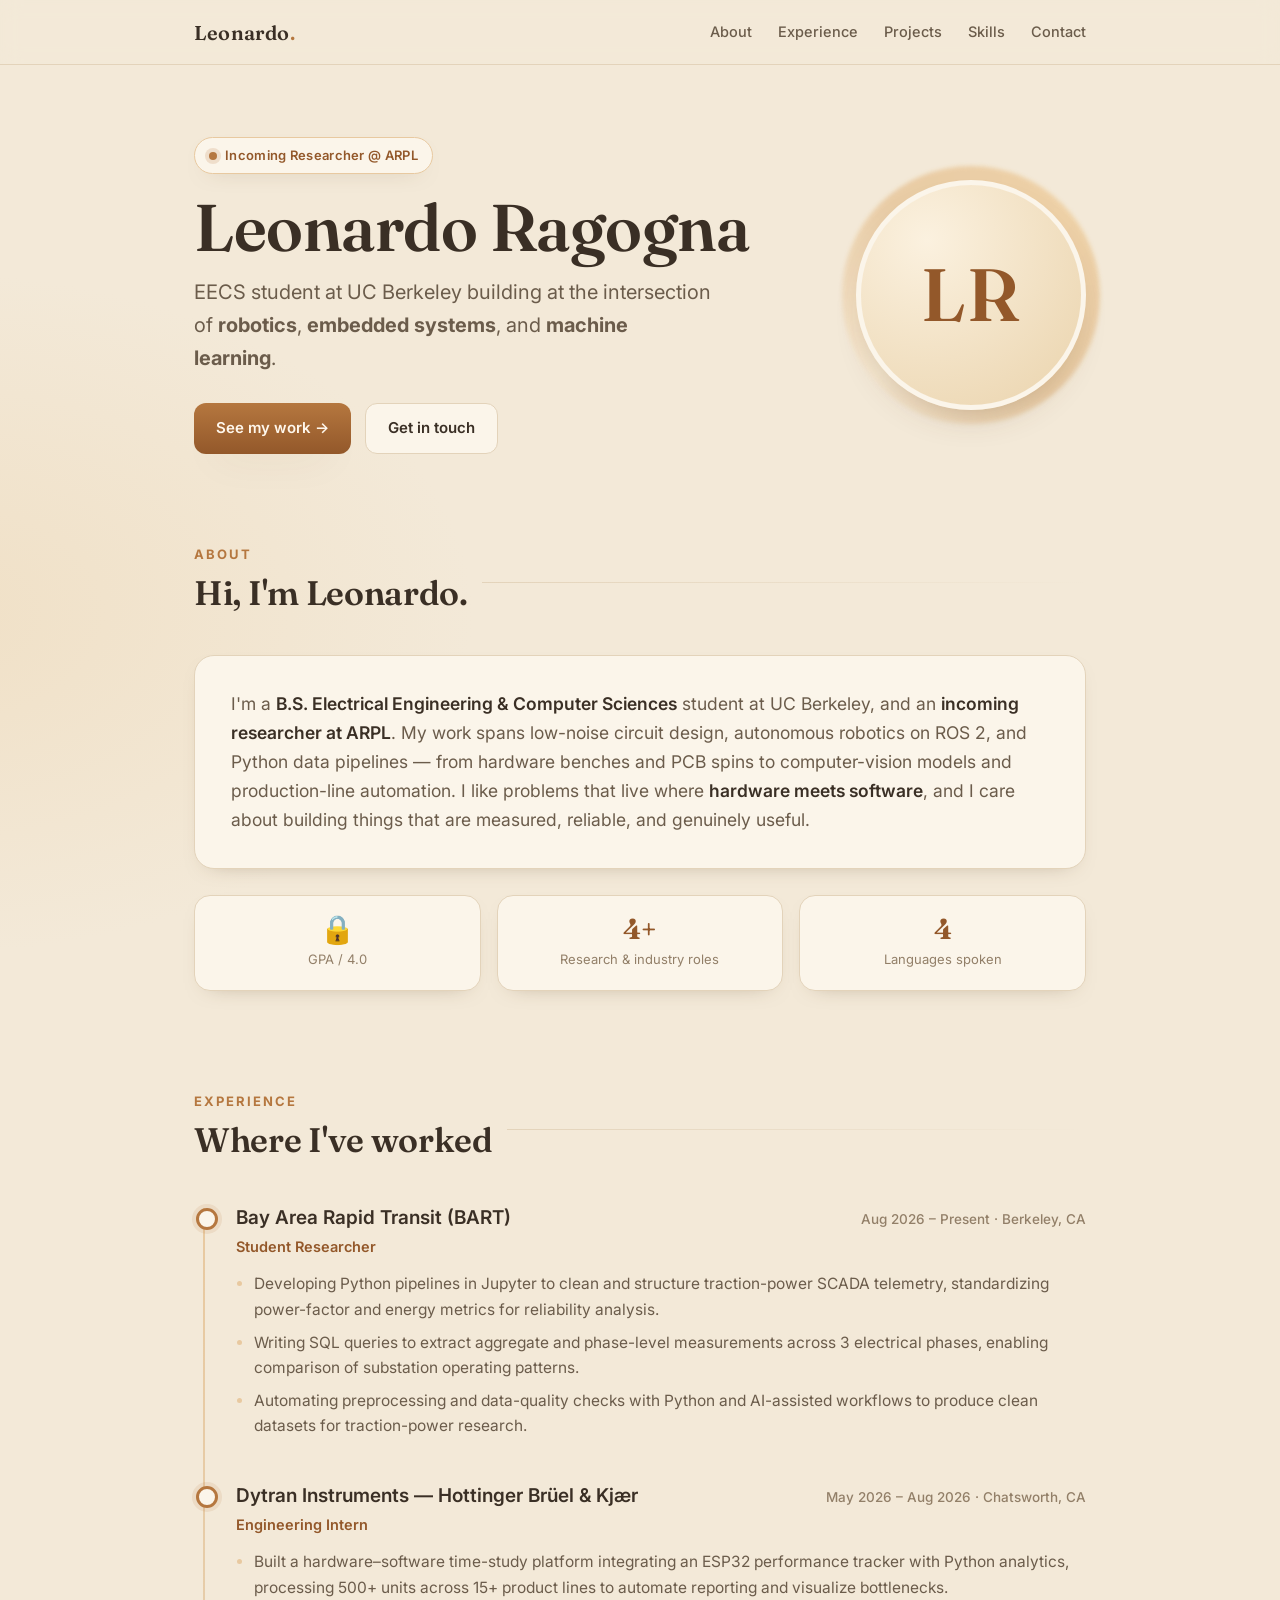
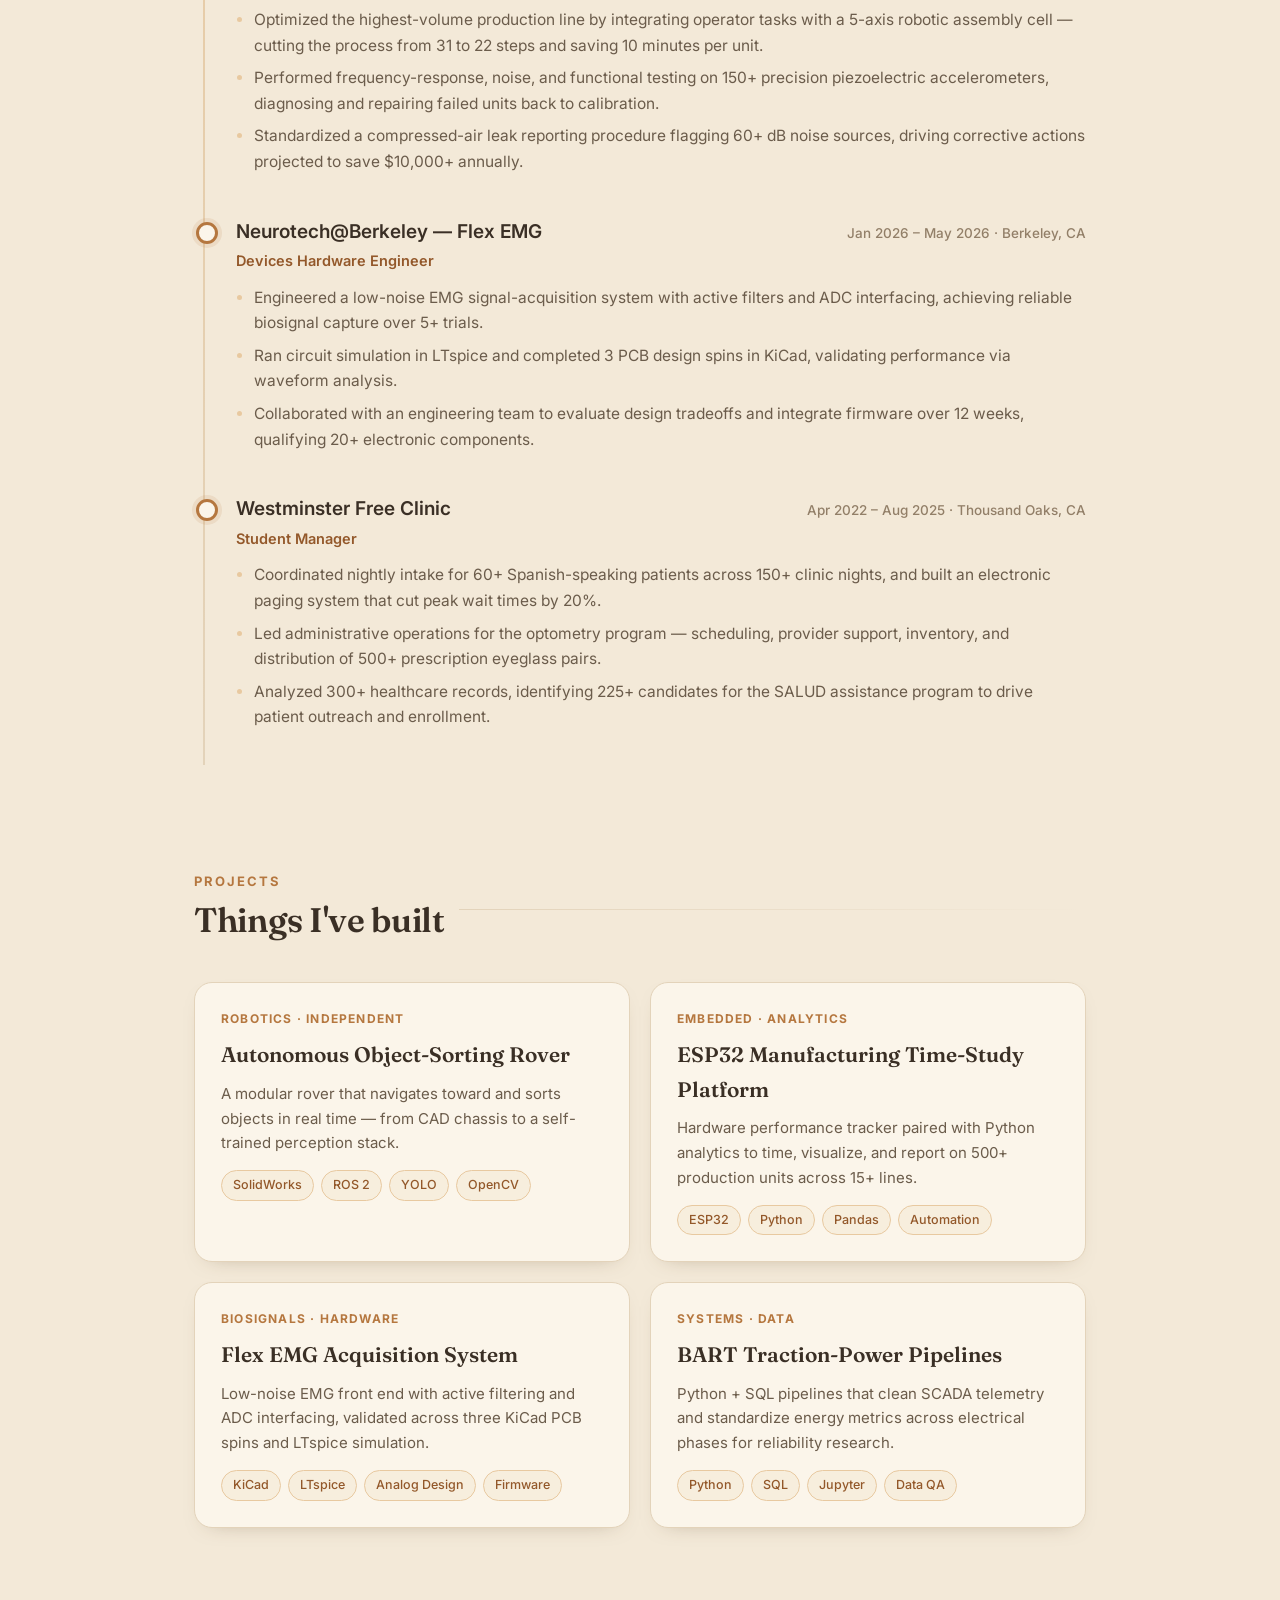
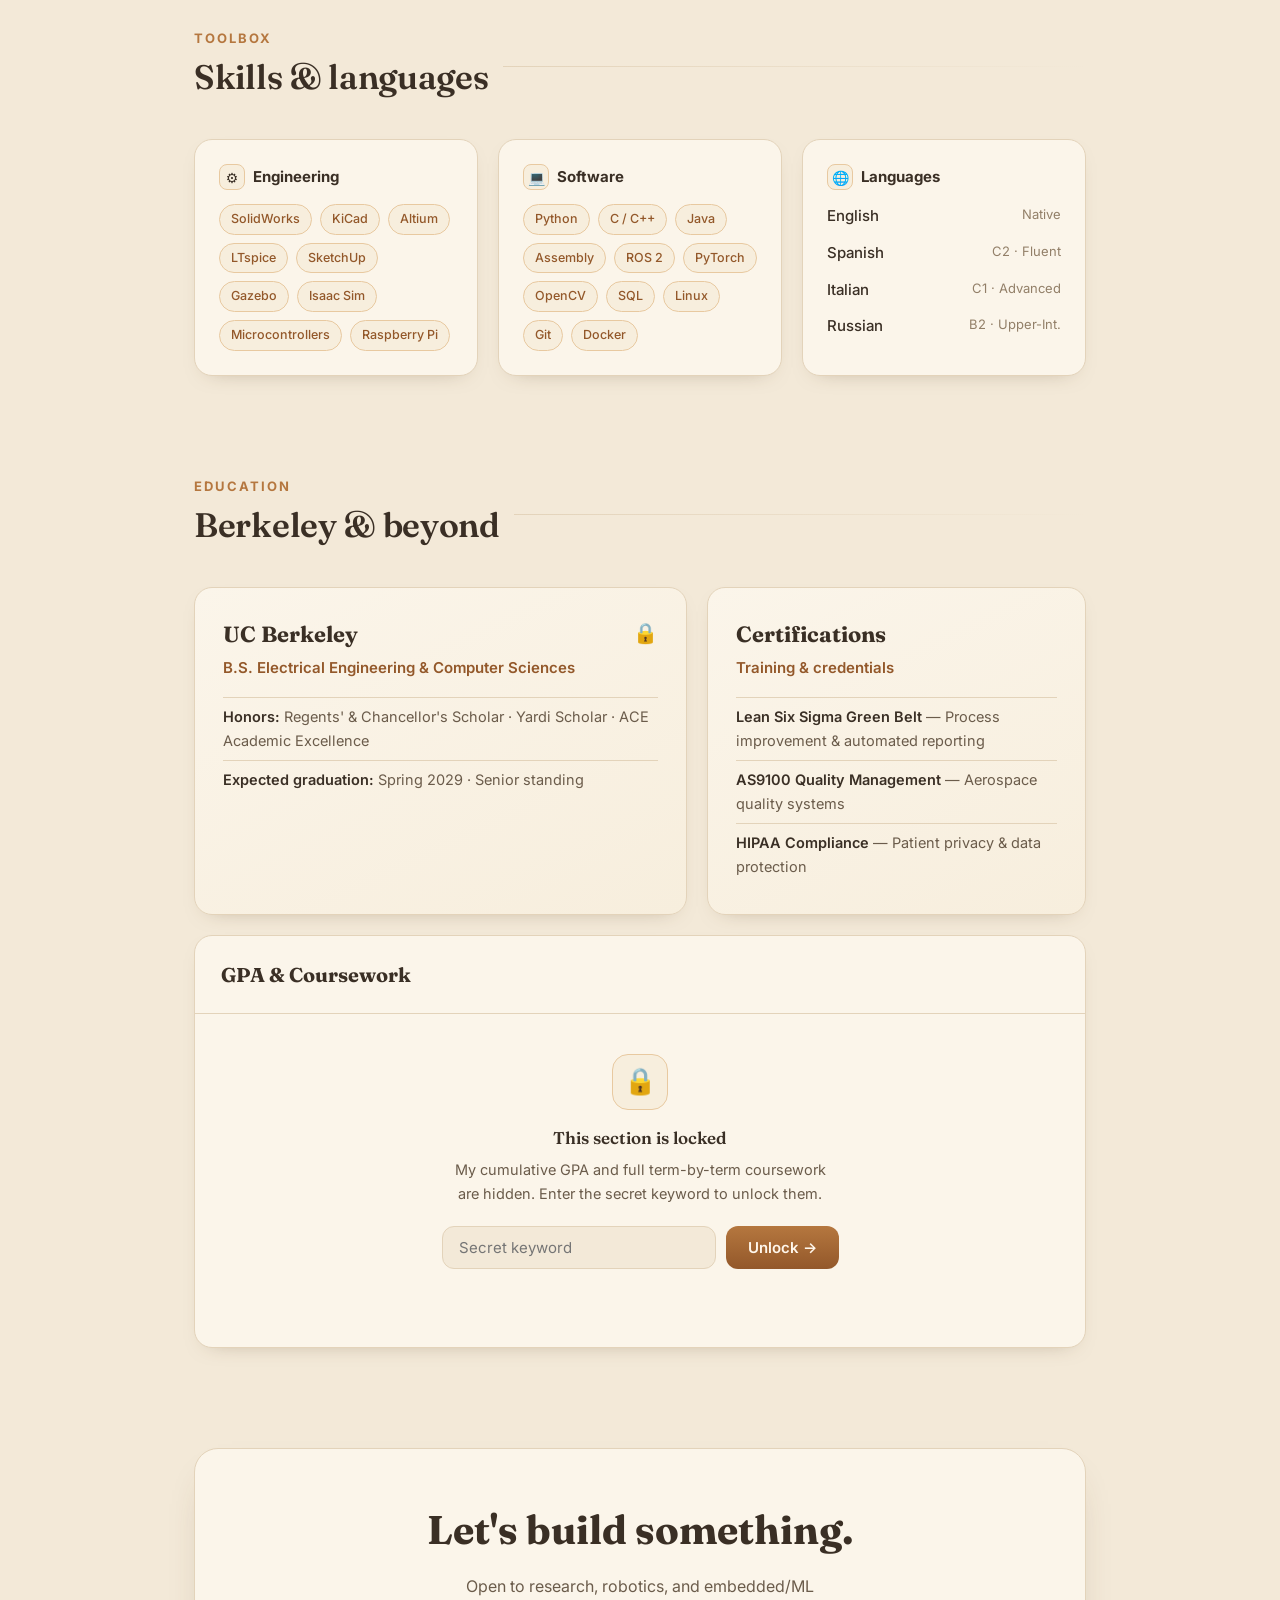
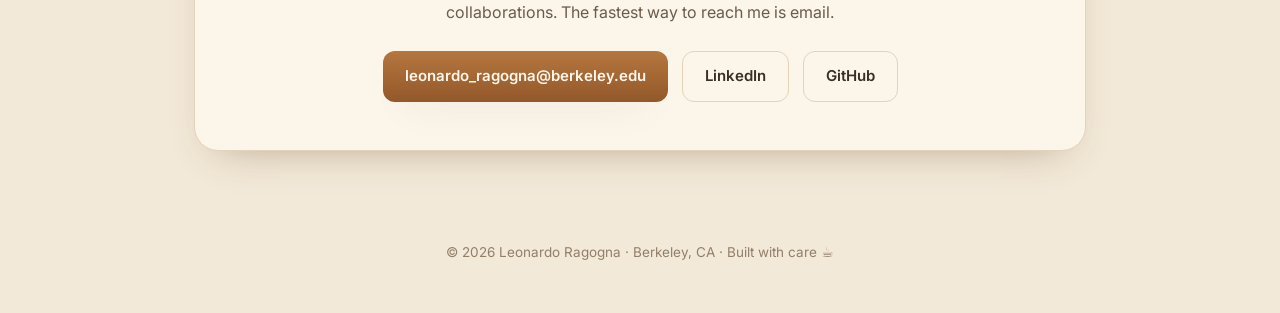
==== index.html @ 9b85d516 "Split inline CSS/JS into separate files Extract the inline <style> block into css/styles.css and the" ====
<!DOCTYPE html>
<html lang="en">
<head>
  <meta charset="UTF-8" />
  <meta name="viewport" content="width=device-width, initial-scale=1" />
  <title>Leonardo Ragogna</title>
  <meta name="description" content="Leonardo Ragogna — UC Berkeley EECS. Robotics, embedded systems, and machine learning. Incoming researcher at ARPL." />
  <link rel="preconnect" href="https://fonts.googleapis.com" />
  <link rel="preconnect" href="https://fonts.gstatic.com" crossorigin />
  <link href="https://fonts.googleapis.com/css2?family=Fraunces:opsz,wght@9..144,400;9..144,500;9..144,600;9..144,700&family=Inter:wght@400;500;600;700&display=swap" rel="stylesheet" />
  <link rel="stylesheet" href="css/styles.css" />
</head>
<body>

  <nav>
    <div class="wrap">
      <div class="brand">Leonardo<span>.</span></div>
      <div class="nav-links">
        <a href="#about">About</a>
        <a href="#experience">Experience</a>
        <a href="#projects">Projects</a>
        <a href="#skills">Skills</a>
        <a href="#contact">Contact</a>
      </div>
    </div>
  </nav>

  <header>
    <div class="wrap hero">
      <div class="hero-text">
        <div class="badge"><span class="dot"></span> Incoming Researcher @ ARPL</div>
        <h1>Leonardo Ragogna</h1>
        <p class="tagline">
          EECS student at UC&nbsp;Berkeley building at the intersection of
          <strong>robotics</strong>, <strong>embedded systems</strong>, and <strong>machine learning</strong>.
        </p>
        <div class="hero-cta">
          <a class="btn btn-primary" href="#projects">See my work →</a>
          <a class="btn btn-ghost" href="mailto:leonardo_ragogna@berkeley.edu">Get in touch</a>
        </div>
      </div>
      <div class="portrait">
        <img src="assets/leonardo.jpg" alt="Leonardo Ragogna"
             onerror="this.style.display='none';this.nextElementSibling.style.display='flex';" />
        <div class="fallback" style="display:none;">LR</div>
      </div>
    </div>
  </header>

  <main class="wrap">

    <!-- ABOUT -->
    <section id="about">
      <div class="section-head">
        <div>
          <div class="kicker">About</div>
          <h2>Hi, I'm Leonardo.</h2>
        </div>
        <div class="rule"></div>
      </div>
      <div class="about">
        I'm a <strong>B.S. Electrical Engineering &amp; Computer Sciences</strong> student at
        UC&nbsp;Berkeley, and an <strong>incoming researcher at ARPL</strong>. My work spans
        low-noise circuit design, autonomous robotics on ROS&nbsp;2, and Python data pipelines — from
        hardware benches and PCB spins to computer-vision models and production-line automation. I like
        problems that live where <strong>hardware meets software</strong>, and I care about building things
        that are measured, reliable, and genuinely useful.
      </div>
      <div class="facts facts-3">
        <div class="fact">
          <b class="locked-gpa" data-value="3.81">🔒</b>
          <span>GPA / 4.0</span>
        </div>
        <div class="fact"><b>4+</b><span>Research &amp; industry roles</span></div>
        <div class="fact"><b>4</b><span>Languages spoken</span></div>
      </div>
    </section>

    <!-- EXPERIENCE -->
    <section id="experience">
      <div class="section-head">
        <div>
          <div class="kicker">Experience</div>
          <h2>Where I've worked</h2>
        </div>
        <div class="rule"></div>
      </div>
      <div class="timeline">

        <div class="job">
          <div class="job-top">
            <h3>Bay Area Rapid Transit (BART)</h3>
            <div class="when">Aug 2026 – Present · Berkeley, CA</div>
          </div>
          <div class="role">Student Researcher</div>
          <ul>
            <li>Developing Python pipelines in Jupyter to clean and structure traction-power SCADA telemetry, standardizing power-factor and energy metrics for reliability analysis.</li>
            <li>Writing SQL queries to extract aggregate and phase-level measurements across 3 electrical phases, enabling comparison of substation operating patterns.</li>
            <li>Automating preprocessing and data-quality checks with Python and AI-assisted workflows to produce clean datasets for traction-power research.</li>
          </ul>
        </div>

        <div class="job">
          <div class="job-top">
            <h3>Dytran Instruments — Hottinger Brüel &amp; Kjær</h3>
            <div class="when">May 2026 – Aug 2026 · Chatsworth, CA</div>
          </div>
          <div class="role">Engineering Intern</div>
          <ul>
            <li>Built a hardware–software time-study platform integrating an ESP32 performance tracker with Python analytics, processing 500+ units across 15+ product lines to automate reporting and visualize bottlenecks.</li>
            <li>Optimized the highest-volume production line by integrating operator tasks with a 5-axis robotic assembly cell — cutting the process from 31 to 22 steps and saving 10 minutes per unit.</li>
            <li>Performed frequency-response, noise, and functional testing on 150+ precision piezoelectric accelerometers, diagnosing and repairing failed units back to calibration.</li>
            <li>Standardized a compressed-air leak reporting procedure flagging 60+ dB noise sources, driving corrective actions projected to save $10,000+ annually.</li>
          </ul>
        </div>

        <div class="job">
          <div class="job-top">
            <h3>Neurotech@Berkeley — Flex EMG</h3>
            <div class="when">Jan 2026 – May 2026 · Berkeley, CA</div>
          </div>
          <div class="role">Devices Hardware Engineer</div>
          <ul>
            <li>Engineered a low-noise EMG signal-acquisition system with active filters and ADC interfacing, achieving reliable biosignal capture over 5+ trials.</li>
            <li>Ran circuit simulation in LTspice and completed 3 PCB design spins in KiCad, validating performance via waveform analysis.</li>
            <li>Collaborated with an engineering team to evaluate design tradeoffs and integrate firmware over 12 weeks, qualifying 20+ electronic components.</li>
          </ul>
        </div>

        <div class="job">
          <div class="job-top">
            <h3>Westminster Free Clinic</h3>
            <div class="when">Apr 2022 – Aug 2025 · Thousand Oaks, CA</div>
          </div>
          <div class="role">Student Manager</div>
          <ul>
            <li>Coordinated nightly intake for 60+ Spanish-speaking patients across 150+ clinic nights, and built an electronic paging system that cut peak wait times by 20%.</li>
            <li>Led administrative operations for the optometry program — scheduling, provider support, inventory, and distribution of 500+ prescription eyeglass pairs.</li>
            <li>Analyzed 300+ healthcare records, identifying 225+ candidates for the SALUD assistance program to drive patient outreach and enrollment.</li>
          </ul>
        </div>

      </div>
    </section>

    <!-- PROJECTS -->
    <section id="projects">
      <div class="section-head">
        <div>
          <div class="kicker">Projects</div>
          <h2>Things I've built</h2>
        </div>
        <div class="rule"></div>
      </div>
      <div class="cards">
        <div class="card">
          <div class="tag">Robotics · Independent</div>
          <h3>Autonomous Object-Sorting Rover</h3>
          <p>A modular rover that navigates toward and sorts objects in real time — from CAD chassis to a self-trained perception stack.</p>
          <div class="chips">
            <span class="chip">SolidWorks</span>
            <span class="chip">ROS 2</span>
            <span class="chip">YOLO</span>
            <span class="chip">OpenCV</span>
          </div>
        </div>
        <div class="card">
          <div class="tag">Embedded · Analytics</div>
          <h3>ESP32 Manufacturing Time-Study Platform</h3>
          <p>Hardware performance tracker paired with Python analytics to time, visualize, and report on 500+ production units across 15+ lines.</p>
          <div class="chips">
            <span class="chip">ESP32</span>
            <span class="chip">Python</span>
            <span class="chip">Pandas</span>
            <span class="chip">Automation</span>
          </div>
        </div>
        <div class="card">
          <div class="tag">Biosignals · Hardware</div>
          <h3>Flex EMG Acquisition System</h3>
          <p>Low-noise EMG front end with active filtering and ADC interfacing, validated across three KiCad PCB spins and LTspice simulation.</p>
          <div class="chips">
            <span class="chip">KiCad</span>
            <span class="chip">LTspice</span>
            <span class="chip">Analog Design</span>
            <span class="chip">Firmware</span>
          </div>
        </div>
        <div class="card">
          <div class="tag">Systems · Data</div>
          <h3>BART Traction-Power Pipelines</h3>
          <p>Python + SQL pipelines that clean SCADA telemetry and standardize energy metrics across electrical phases for reliability research.</p>
          <div class="chips">
            <span class="chip">Python</span>
            <span class="chip">SQL</span>
            <span class="chip">Jupyter</span>
            <span class="chip">Data QA</span>
          </div>
        </div>
      </div>
    </section>

    <!-- SKILLS -->
    <section id="skills">
      <div class="section-head">
        <div>
          <div class="kicker">Toolbox</div>
          <h2>Skills &amp; languages</h2>
        </div>
        <div class="rule"></div>
      </div>
      <div class="skill-grid">
        <div class="skill-col">
          <h4><span class="ic">⚙️</span> Engineering</h4>
          <div class="chips">
            <span class="chip">SolidWorks</span>
            <span class="chip">KiCad</span>
            <span class="chip">Altium</span>
            <span class="chip">LTspice</span>
            <span class="chip">SketchUp</span>
            <span class="chip">Gazebo</span>
            <span class="chip">Isaac Sim</span>
            <span class="chip">Microcontrollers</span>
            <span class="chip">Raspberry Pi</span>
          </div>
        </div>
        <div class="skill-col">
          <h4><span class="ic">💻</span> Software</h4>
          <div class="chips">
            <span class="chip">Python</span>
            <span class="chip">C / C++</span>
            <span class="chip">Java</span>
            <span class="chip">Assembly</span>
            <span class="chip">ROS 2</span>
            <span class="chip">PyTorch</span>
            <span class="chip">OpenCV</span>
            <span class="chip">SQL</span>
            <span class="chip">Linux</span>
            <span class="chip">Git</span>
            <span class="chip">Docker</span>
          </div>
        </div>
        <div class="skill-col">
          <h4><span class="ic">🌐</span> Languages</h4>
          <div class="langs">
            <div class="lang-row"><span>English</span><span>Native</span></div>
            <div class="lang-row"><span>Spanish</span><span>C2 · Fluent</span></div>
            <div class="lang-row"><span>Italian</span><span>C1 · Advanced</span></div>
            <div class="lang-row"><span>Russian</span><span>B2 · Upper-Int.</span></div>
          </div>
        </div>
      </div>
    </section>

    <!-- EDUCATION -->
    <section id="education">
      <div class="section-head">
        <div>
          <div class="kicker">Education</div>
          <h2>Berkeley &amp; beyond</h2>
        </div>
        <div class="rule"></div>
      </div>
      <div class="edu">
        <div class="edu-card">
          <span class="gpa locked-gpa" data-value="3.81 / 4.0">🔒</span>
          <h3>UC Berkeley</h3>
          <div class="sub">B.S. Electrical Engineering &amp; Computer Sciences</div>
          <ul class="award-list">
            <li><b>Honors:</b> Regents' &amp; Chancellor's Scholar · Yardi Scholar · ACE Academic Excellence</li>
            <li><b>Expected graduation:</b> Spring 2029 · Senior standing</li>
          </ul>
        </div>
        <div class="edu-card">
          <h3>Certifications</h3>
          <div class="sub">Training &amp; credentials</div>
          <ul class="award-list">
            <li><b>Lean Six Sigma Green Belt</b> — Process improvement &amp; automated reporting</li>
            <li><b>AS9100 Quality Management</b> — Aerospace quality systems</li>
            <li><b>HIPAA Compliance</b> — Patient privacy &amp; data protection</li>
          </ul>
        </div>
      </div>

      <!-- LOCKABLE ACADEMIC RECORD -->
      <div class="record">
        <div class="record-head">
          <h3>GPA &amp; Coursework</h3>
          <span class="cum-gpa locked-content" hidden>Cumulative GPA · 3.807</span>
        </div>

        <!-- Lock gate -->
        <div class="lock-gate" id="lockGate">
          <div class="lock-ic">🔒</div>
          <h4>This section is locked</h4>
          <p>My cumulative GPA and full term-by-term coursework are hidden. Enter the secret keyword to unlock them.</p>
          <form class="lock-form" id="lockForm" autocomplete="off">
            <input type="password" id="lockInput" placeholder="Secret keyword" aria-label="Secret keyword" />
            <button type="submit" class="btn btn-primary">Unlock →</button>
          </form>
          <p class="lock-msg" id="lockMsg" role="status" aria-live="polite"></p>
        </div>

        <!-- Unlocked content -->
        <div class="record-body locked-content" hidden>
          <div class="term">
            <div class="term-name"><span>Fall 2025</span></div>
            <table>
              <thead>
                <tr><th>Course</th><th>Title</th><th class="num">Units</th><th class="num">Grade</th></tr>
              </thead>
              <tbody>
                <tr><td><span class="code">COMPSCI 61A</span></td><td>The Structure &amp; Interpretation of Computer Programs</td><td class="num">4</td><td class="num"><span class="grade">A−</span></td></tr>
                <tr><td><span class="code">MATH 54</span></td><td>Linear Algebra &amp; Differential Equations</td><td class="num">4</td><td class="num"><span class="grade">B+</span></td></tr>
                <tr><td><span class="code">SOCIOL 113AC</span></td><td>Sociology of Education</td><td class="num">4</td><td class="num"><span class="grade">A</span></td></tr>
                <tr><td><span class="code">POLSCI 198BC</span></td><td>Berkeley Connect</td><td class="num">1</td><td class="num"><span class="grade">P</span></td></tr>
              </tbody>
            </table>
          </div>

          <div class="term">
            <div class="term-name"><span>Spring 2026</span></div>
            <table>
              <thead>
                <tr><th>Course</th><th>Title</th><th class="num">Units</th><th class="num">Grade</th></tr>
              </thead>
              <tbody>
                <tr><td><span class="code">COMPSCI 61B</span></td><td>Data Structures</td><td class="num">4</td><td class="num"><span class="grade">A</span></td></tr>
                <tr><td><span class="code">EECS 16A</span></td><td>Foundations of Signals, Dynamical Systems &amp; Information Processing</td><td class="num">4</td><td class="num"><span class="grade">A−</span></td></tr>
                <tr><td><span class="code">ENGIN 125</span></td><td>Ethics, Engineering &amp; Society</td><td class="num">3</td><td class="num"><span class="grade">A+</span></td></tr>
                <tr><td><span class="code">MATH 53</span></td><td>Multivariable Calculus</td><td class="num">4</td><td class="num"><span class="grade">A+</span></td></tr>
                <tr><td><span class="code">POLSCI 198BC</span></td><td>Berkeley Connect</td><td class="num">1</td><td class="num"><span class="grade">P</span></td></tr>
              </tbody>
            </table>
          </div>

          <div class="term">
            <div class="term-name"><span>Fall 2026</span><span class="term-note">In progress</span></div>
            <table>
              <thead>
                <tr><th>Course</th><th>Title</th><th class="num">Units</th><th class="num">Grade</th></tr>
              </thead>
              <tbody>
                <tr><td><span class="code">COMPSCI 61C</span></td><td>Great Ideas of Computer Architecture (Machine Structures)</td><td class="num">4</td><td class="num"><span class="grade ip">—</span></td></tr>
                <tr><td><span class="code">COMPSCI 70</span></td><td>Discrete Mathematics &amp; Probability Theory</td><td class="num">4</td><td class="num"><span class="grade ip">—</span></td></tr>
                <tr><td><span class="code">ELENG 64</span></td><td>Introduction to Circuits &amp; Devices</td><td class="num">4</td><td class="num"><span class="grade ip">—</span></td></tr>
                <tr><td><span class="code">STAT 20</span></td><td>Introduction to Probability &amp; Statistics</td><td class="num">4</td><td class="num"><span class="grade ip">—</span></td></tr>
                <tr><td><span class="code">CDSS 170</span></td><td>Data Discovery Research Practicum</td><td class="num">3</td><td class="num"><span class="grade ip">—</span></td></tr>
              </tbody>
            </table>
          </div>
        </div>
      </div>
    </section>

    <!-- CONTACT -->
    <section id="contact">
      <div class="contact">
        <h2>Let's build something.</h2>
        <p>Open to research, robotics, and embedded/ML collaborations. The fastest way to reach me is email.</p>
        <div class="contact-links">
          <a class="btn btn-primary" href="mailto:leonardo_ragogna@berkeley.edu">leonardo_ragogna@berkeley.edu</a>
          <a class="btn btn-ghost" href="https://www.linkedin.com/in/leonardoragogna" target="_blank" rel="noopener">LinkedIn</a>
          <a class="btn btn-ghost" href="https://github.com/LRagogna" target="_blank" rel="noopener">GitHub</a>
        </div>
      </div>
    </section>

  </main>

  <footer>
    © 2026 Leonardo Ragogna · Berkeley, CA · Built with care ☕
  </footer>

  <script src="js/main.js"></script>

</body>
</html>
---- css/styles.css ----
:root {
  --bg:            #f3e9d8;
  --bg-warm:       #efe1cb;
  --surface:       #fbf5ea;
  --surface-alt:   #f7eeddff;
  --ink:           #3a2f25;
  --ink-soft:      #6b5c4b;
  --ink-faint:     #927f68;
  --accent:        #b5773f;
  --accent-deep:   #93582a;
  --accent-soft:   #e8c9a0;
  --line:          #e3d3ba;
  --shadow:        0 18px 40px -24px rgba(90, 63, 33, 0.45);
  --shadow-sm:     0 8px 22px -16px rgba(90, 63, 33, 0.5);
}

* { box-sizing: border-box; }

html { scroll-behavior: smooth; }

body {
  margin: 0;
  font-family: "Inter", system-ui, sans-serif;
  color: var(--ink);
  background:
    radial-gradient(1200px 700px at 78% -8%, #f7ecd7 0%, rgba(247,236,215,0) 60%),
    radial-gradient(1000px 620px at -6% 12%, #f0e0c6 0%, rgba(240,224,198,0) 55%),
    var(--bg);
  line-height: 1.65;
  -webkit-font-smoothing: antialiased;
}

a { color: var(--accent-deep); text-decoration: none; }
a:hover { color: var(--accent); }

.wrap {
  max-width: 940px;
  margin: 0 auto;
  padding: 0 24px;
}

/* ---------- Nav ---------- */
nav {
  position: sticky;
  top: 0;
  z-index: 20;
  backdrop-filter: blur(10px);
  background: rgba(243, 233, 216, 0.78);
  border-bottom: 1px solid var(--line);
}
nav .wrap {
  display: flex;
  align-items: center;
  justify-content: space-between;
  height: 64px;
}
.brand {
  font-family: "Fraunces", serif;
  font-weight: 600;
  font-size: 20px;
  letter-spacing: 0.2px;
  color: var(--ink);
}
.brand span { color: var(--accent); }
.nav-links { display: flex; gap: 26px; }
.nav-links a {
  font-size: 14.5px;
  font-weight: 500;
  color: var(--ink-soft);
}
.nav-links a:hover { color: var(--accent-deep); }
@media (max-width: 640px) { .nav-links { display: none; } }

/* ---------- Hero ---------- */
header { padding: 72px 0 40px; }
.hero {
  display: grid;
  grid-template-columns: 1.5fr auto;
  gap: 48px;
  align-items: center;
}
@media (max-width: 720px) {
  .hero { grid-template-columns: 1fr; gap: 32px; text-align: center; }
}

.badge {
  display: inline-flex;
  align-items: center;
  gap: 8px;
  background: var(--surface);
  border: 1px solid var(--accent-soft);
  color: var(--accent-deep);
  font-weight: 600;
  font-size: 13px;
  letter-spacing: 0.3px;
  padding: 7px 14px;
  border-radius: 999px;
  box-shadow: var(--shadow-sm);
}
.badge .dot {
  width: 8px; height: 8px; border-radius: 50%;
  background: var(--accent);
  box-shadow: 0 0 0 4px rgba(181, 119, 63, 0.18);
}

h1 {
  font-family: "Fraunces", serif;
  font-weight: 600;
  font-size: clamp(40px, 7vw, 66px);
  line-height: 1.02;
  margin: 20px 0 14px;
  letter-spacing: -0.5px;
  color: var(--ink);
}
.tagline {
  font-size: clamp(17px, 2.4vw, 20px);
  color: var(--ink-soft);
  max-width: 40ch;
  margin: 0 auto;
}
@media (min-width: 721px) { .tagline { margin: 0; } }

.hero-cta {
  display: flex;
  gap: 14px;
  margin-top: 28px;
  flex-wrap: wrap;
}
@media (max-width: 720px) { .hero-cta { justify-content: center; } }

.btn {
  display: inline-flex;
  align-items: center;
  gap: 8px;
  font-weight: 600;
  font-size: 15px;
  padding: 12px 22px;
  border-radius: 12px;
  transition: transform .15s ease, box-shadow .15s ease;
}
.btn-primary {
  background: linear-gradient(180deg, var(--accent) 0%, var(--accent-deep) 100%);
  color: #fff7ec;
  box-shadow: var(--shadow);
}
.btn-primary:hover { transform: translateY(-2px); color: #fff; }
.btn-ghost {
  background: var(--surface);
  color: var(--ink);
  border: 1px solid var(--line);
}
.btn-ghost:hover { transform: translateY(-2px); border-color: var(--accent-soft); }

/* ---------- Portrait ---------- */
.portrait {
  position: relative;
  width: 230px;
  height: 230px;
  justify-self: center;
}
.portrait::before {
  content: "";
  position: absolute;
  inset: -14px;
  border-radius: 50%;
  background: conic-gradient(from 140deg, var(--accent-soft), #f6e7cf, var(--accent-soft), #eecfa2, var(--accent-soft));
  filter: blur(2px);
  opacity: .9;
}
.portrait img,
.portrait .fallback {
  position: relative;
  width: 230px;
  height: 230px;
  border-radius: 50%;
  object-fit: cover;
  border: 5px solid var(--surface);
  box-shadow: var(--shadow);
  display: block;
}
.portrait .fallback {
  display: flex;
  align-items: center;
  justify-content: center;
  font-family: "Fraunces", serif;
  font-size: 74px;
  font-weight: 600;
  color: var(--accent-deep);
  background: radial-gradient(circle at 30% 25%, #fbf1df, #ead3ac);
  letter-spacing: 2px;
}

/* ---------- Sections ---------- */
section { padding: 50px 0; }
.section-head {
  display: flex;
  align-items: center;
  gap: 14px;
  margin-bottom: 34px;
}
.section-head h2 {
  font-family: "Fraunces", serif;
  font-weight: 600;
  font-size: clamp(26px, 4vw, 34px);
  margin: 0;
  color: var(--ink);
  letter-spacing: -0.3px;
}
.section-head .rule {
  flex: 1;
  height: 1px;
  background: linear-gradient(90deg, var(--line), rgba(227,211,186,0));
}
.kicker {
  font-size: 13px;
  font-weight: 700;
  letter-spacing: 2px;
  text-transform: uppercase;
  color: var(--accent);
}

/* ---------- About ---------- */
.about {
  background: var(--surface);
  border: 1px solid var(--line);
  border-radius: 20px;
  padding: 34px 36px;
  box-shadow: var(--shadow-sm);
  font-size: 17.5px;
  color: var(--ink-soft);
}
.about strong { color: var(--ink); font-weight: 600; }

.facts {
  display: grid;
  grid-template-columns: repeat(4, 1fr);
  gap: 16px;
  margin-top: 26px;
}
.facts.facts-3 { grid-template-columns: repeat(3, 1fr); }
@media (max-width: 640px) { .facts, .facts.facts-3 { grid-template-columns: repeat(2, 1fr); } }
.fact {
  background: var(--surface);
  border: 1px solid var(--line);
  border-radius: 16px;
  padding: 18px 16px;
  text-align: center;
  box-shadow: var(--shadow-sm);
}
.fact b {
  display: block;
  font-family: "Fraunces", serif;
  font-size: 28px;
  color: var(--accent-deep);
  line-height: 1.1;
}
.fact span { font-size: 13px; color: var(--ink-faint); }

/* ---------- Timeline ---------- */
.timeline { position: relative; }
.timeline::before {
  content: "";
  position: absolute;
  left: 9px;
  top: 6px;
  bottom: 6px;
  width: 2px;
  background: linear-gradient(180deg, var(--accent-soft), var(--line));
}
.job {
  position: relative;
  padding: 0 0 34px 42px;
}
.job::before {
  content: "";
  position: absolute;
  left: 2px;
  top: 6px;
  width: 16px; height: 16px;
  border-radius: 50%;
  background: var(--surface);
  border: 3px solid var(--accent);
  box-shadow: 0 0 0 4px rgba(181,119,63,.12);
}
.job-top {
  display: flex;
  justify-content: space-between;
  flex-wrap: wrap;
  gap: 4px 16px;
  align-items: baseline;
}
.job h3 {
  font-size: 19px;
  margin: 0;
  color: var(--ink);
  font-weight: 600;
}
.job .when {
  font-size: 13.5px;
  color: var(--ink-faint);
  font-weight: 500;
  white-space: nowrap;
}
.job .role {
  font-weight: 600;
  color: var(--accent-deep);
  font-size: 14.5px;
  margin: 2px 0 12px;
}
.job ul {
  margin: 0;
  padding-left: 18px;
  color: var(--ink-soft);
  font-size: 15.5px;
}
.job ul li { margin-bottom: 7px; }
.job ul li::marker { color: var(--accent-soft); }

/* ---------- Projects ---------- */
.cards {
  display: grid;
  grid-template-columns: repeat(2, 1fr);
  gap: 20px;
}
@media (max-width: 640px) { .cards { grid-template-columns: 1fr; } }
.card {
  background: var(--surface);
  border: 1px solid var(--line);
  border-radius: 18px;
  padding: 26px;
  box-shadow: var(--shadow-sm);
  transition: transform .18s ease, box-shadow .18s ease;
}
.card:hover { transform: translateY(-4px); box-shadow: var(--shadow); }
.card .tag {
  font-size: 12px;
  font-weight: 700;
  letter-spacing: 1.2px;
  text-transform: uppercase;
  color: var(--accent);
}
.card h3 {
  font-family: "Fraunces", serif;
  font-weight: 600;
  font-size: 21px;
  margin: 8px 0 10px;
  color: var(--ink);
}
.card p { margin: 0 0 14px; color: var(--ink-soft); font-size: 15px; }
.chips { display: flex; flex-wrap: wrap; gap: 7px; }
.chip {
  font-size: 12.5px;
  font-weight: 500;
  color: var(--accent-deep);
  background: var(--surface-alt);
  border: 1px solid var(--accent-soft);
  padding: 4px 11px;
  border-radius: 999px;
}

/* ---------- Skills ---------- */
.skill-grid {
  display: grid;
  grid-template-columns: repeat(3, 1fr);
  gap: 20px;
}
@media (max-width: 720px) { .skill-grid { grid-template-columns: 1fr; } }
.skill-col {
  background: var(--surface);
  border: 1px solid var(--line);
  border-radius: 18px;
  padding: 24px;
  box-shadow: var(--shadow-sm);
}
.skill-col h4 {
  margin: 0 0 14px;
  font-size: 15px;
  color: var(--ink);
  display: flex; align-items: center; gap: 8px;
}
.skill-col h4 .ic {
  width: 26px; height: 26px; border-radius: 8px;
  background: var(--surface-alt);
  border: 1px solid var(--accent-soft);
  display: grid; place-items: center;
  font-size: 14px;
}
.skill-col .chips { gap: 8px; }
.langs { display: flex; flex-direction: column; gap: 12px; }
.lang-row { display: flex; justify-content: space-between; font-size: 15px; }
.lang-row span:first-child { color: var(--ink); font-weight: 500; }
.lang-row span:last-child { color: var(--ink-faint); font-size: 13px; }

/* ---------- Education strip ---------- */
.edu {
  display: grid;
  grid-template-columns: 1.3fr 1fr;
  gap: 20px;
}
@media (max-width: 720px) { .edu { grid-template-columns: 1fr; } }
.edu-card {
  background: linear-gradient(155deg, var(--surface) 0%, var(--surface-alt) 100%);
  border: 1px solid var(--line);
  border-radius: 18px;
  padding: 28px;
  box-shadow: var(--shadow-sm);
}
.edu-card h3 { font-family:"Fraunces",serif; margin: 0 0 4px; font-size: 22px; color: var(--ink); }
.edu-card .sub { color: var(--accent-deep); font-weight: 600; font-size: 15px; }
.edu-card .gpa {
  float: right;
  font-family: "Fraunces", serif;
  font-size: 20px;
  color: var(--accent-deep);
}
.award-list { margin: 16px 0 0; padding: 0; list-style: none; }
.award-list li {
  padding: 7px 0;
  border-top: 1px solid var(--line);
  font-size: 14.5px;
  color: var(--ink-soft);
}
.award-list li b { color: var(--ink); font-weight: 600; }

/* ---------- Locked academic record ---------- */
.record {
  margin-top: 20px;
  background: var(--surface);
  border: 1px solid var(--line);
  border-radius: 18px;
  box-shadow: var(--shadow-sm);
  overflow: hidden;
}
.record-head {
  display: flex;
  align-items: center;
  justify-content: space-between;
  gap: 12px;
  flex-wrap: wrap;
  padding: 22px 26px;
  border-bottom: 1px solid var(--line);
}
.record-head h3 {
  font-family: "Fraunces", serif;
  margin: 0;
  font-size: 20px;
  color: var(--ink);
}
.record-head .cum-gpa {
  font-family: "Fraunces", serif;
  font-size: 18px;
  color: var(--accent-deep);
  font-weight: 600;
}

.lock-gate { padding: 40px 26px; text-align: center; }
.lock-gate .lock-ic {
  width: 56px; height: 56px;
  margin: 0 auto 14px;
  border-radius: 16px;
  display: grid; place-items: center;
  font-size: 26px;
  background: var(--surface-alt);
  border: 1px solid var(--accent-soft);
}
.lock-gate h4 {
  margin: 0 0 6px;
  font-size: 17px;
  color: var(--ink);
  font-family: "Fraunces", serif;
  font-weight: 600;
}
.lock-gate p {
  margin: 0 auto 20px;
  max-width: 42ch;
  color: var(--ink-soft);
  font-size: 14.5px;
}
.lock-form {
  display: flex;
  gap: 10px;
  justify-content: center;
  flex-wrap: wrap;
}
.lock-form input {
  font-family: "Inter", sans-serif;
  font-size: 15px;
  padding: 11px 16px;
  min-width: 220px;
  border-radius: 12px;
  border: 1px solid var(--line);
  background: var(--bg);
  color: var(--ink);
  outline: none;
  transition: border-color .15s ease, box-shadow .15s ease;
}
.lock-form input:focus {
  border-color: var(--accent-soft);
  box-shadow: 0 0 0 4px rgba(181,119,63,.14);
}
.lock-form button {
  font-family: "Inter", sans-serif;
  cursor: pointer;
  border: none;
}
.lock-msg {
  margin: 14px 0 0;
  font-size: 13.5px;
  min-height: 18px;
  color: #b23b2e;
  font-weight: 500;
}
.lock-err { animation: shake .4s; }
@keyframes shake {
  0%,100% { transform: translateX(0); }
  20%,60% { transform: translateX(-7px); }
  40%,80% { transform: translateX(7px); }
}

.record-body { padding: 8px 10px 14px; }
.term { padding: 16px 16px 6px; }
.term-name {
  font-weight: 700;
  font-size: 13px;
  letter-spacing: 1px;
  text-transform: uppercase;
  color: var(--accent);
  display: flex;
  align-items: baseline;
  justify-content: space-between;
  gap: 10px;
}
.term-name .term-note { color: var(--ink-faint); font-weight: 500; letter-spacing: .3px; text-transform: none; font-size: 12.5px; }
.term table { width: 100%; border-collapse: collapse; margin-top: 10px; }
.term th {
  text-align: left;
  font-size: 11.5px;
  letter-spacing: .6px;
  text-transform: uppercase;
  color: var(--ink-faint);
  font-weight: 600;
  padding: 4px 8px;
  border-bottom: 1px solid var(--line);
}
.term th.num, .term td.num { text-align: right; white-space: nowrap; }
.term td {
  font-size: 14px;
  color: var(--ink-soft);
  padding: 8px;
  border-bottom: 1px solid var(--line);
}
.term td .code { color: var(--ink); font-weight: 600; }
.grade {
  display: inline-block;
  min-width: 30px;
  text-align: center;
  font-weight: 600;
  font-size: 13px;
  color: var(--accent-deep);
  background: var(--surface-alt);
  border: 1px solid var(--accent-soft);
  border-radius: 999px;
  padding: 2px 8px;
}
.grade.ip { color: var(--ink-faint); background: var(--bg); border-color: var(--line); }

/* ---------- Contact ---------- */
.contact {
  text-align: center;
  background: var(--surface);
  border: 1px solid var(--line);
  border-radius: 24px;
  padding: 48px 30px;
  box-shadow: var(--shadow);
}
.contact h2 {
  font-family: "Fraunces", serif;
  font-size: clamp(28px, 5vw, 40px);
  margin: 0 0 10px;
  color: var(--ink);
}
.contact p { color: var(--ink-soft); margin: 0 auto 26px; max-width: 46ch; }
.contact-links { display: flex; gap: 14px; justify-content: center; flex-wrap: wrap; }

footer {
  text-align: center;
  padding: 40px 0 50px;
  color: var(--ink-faint);
  font-size: 13.5px;
}
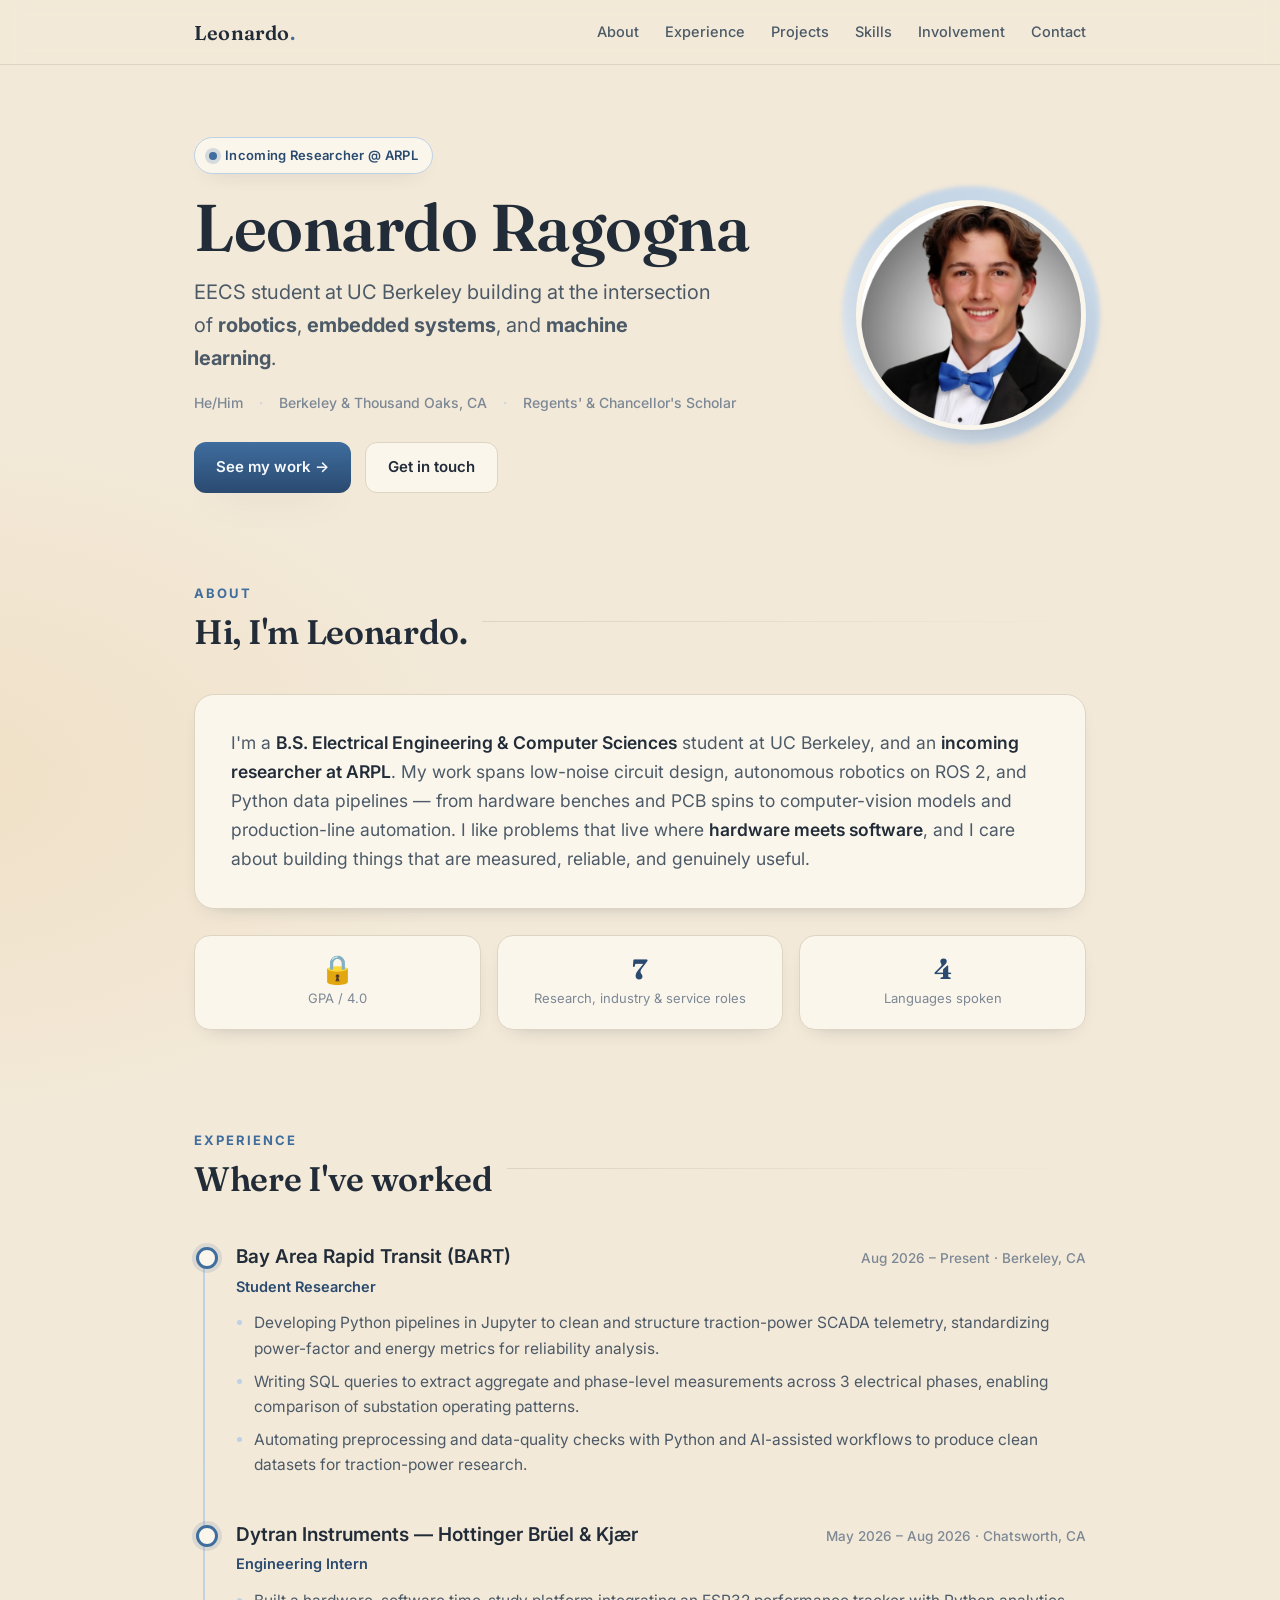
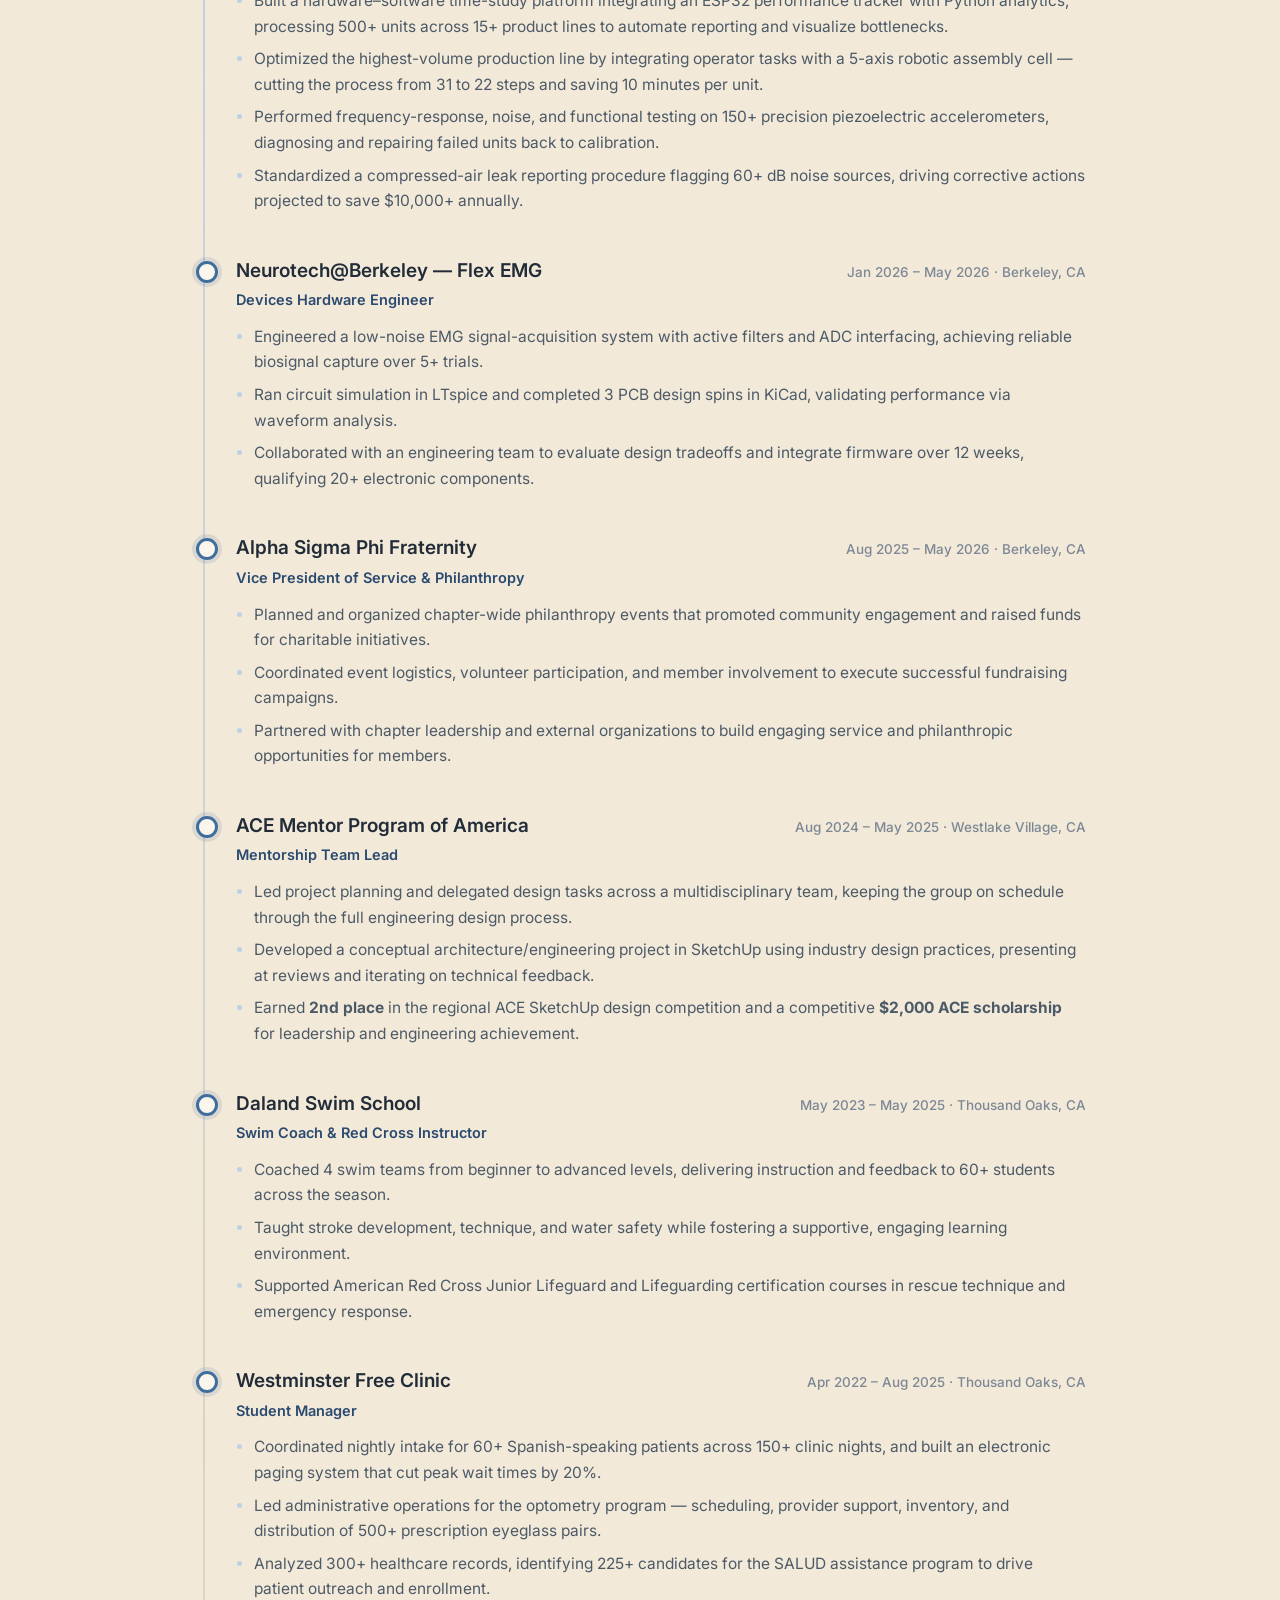
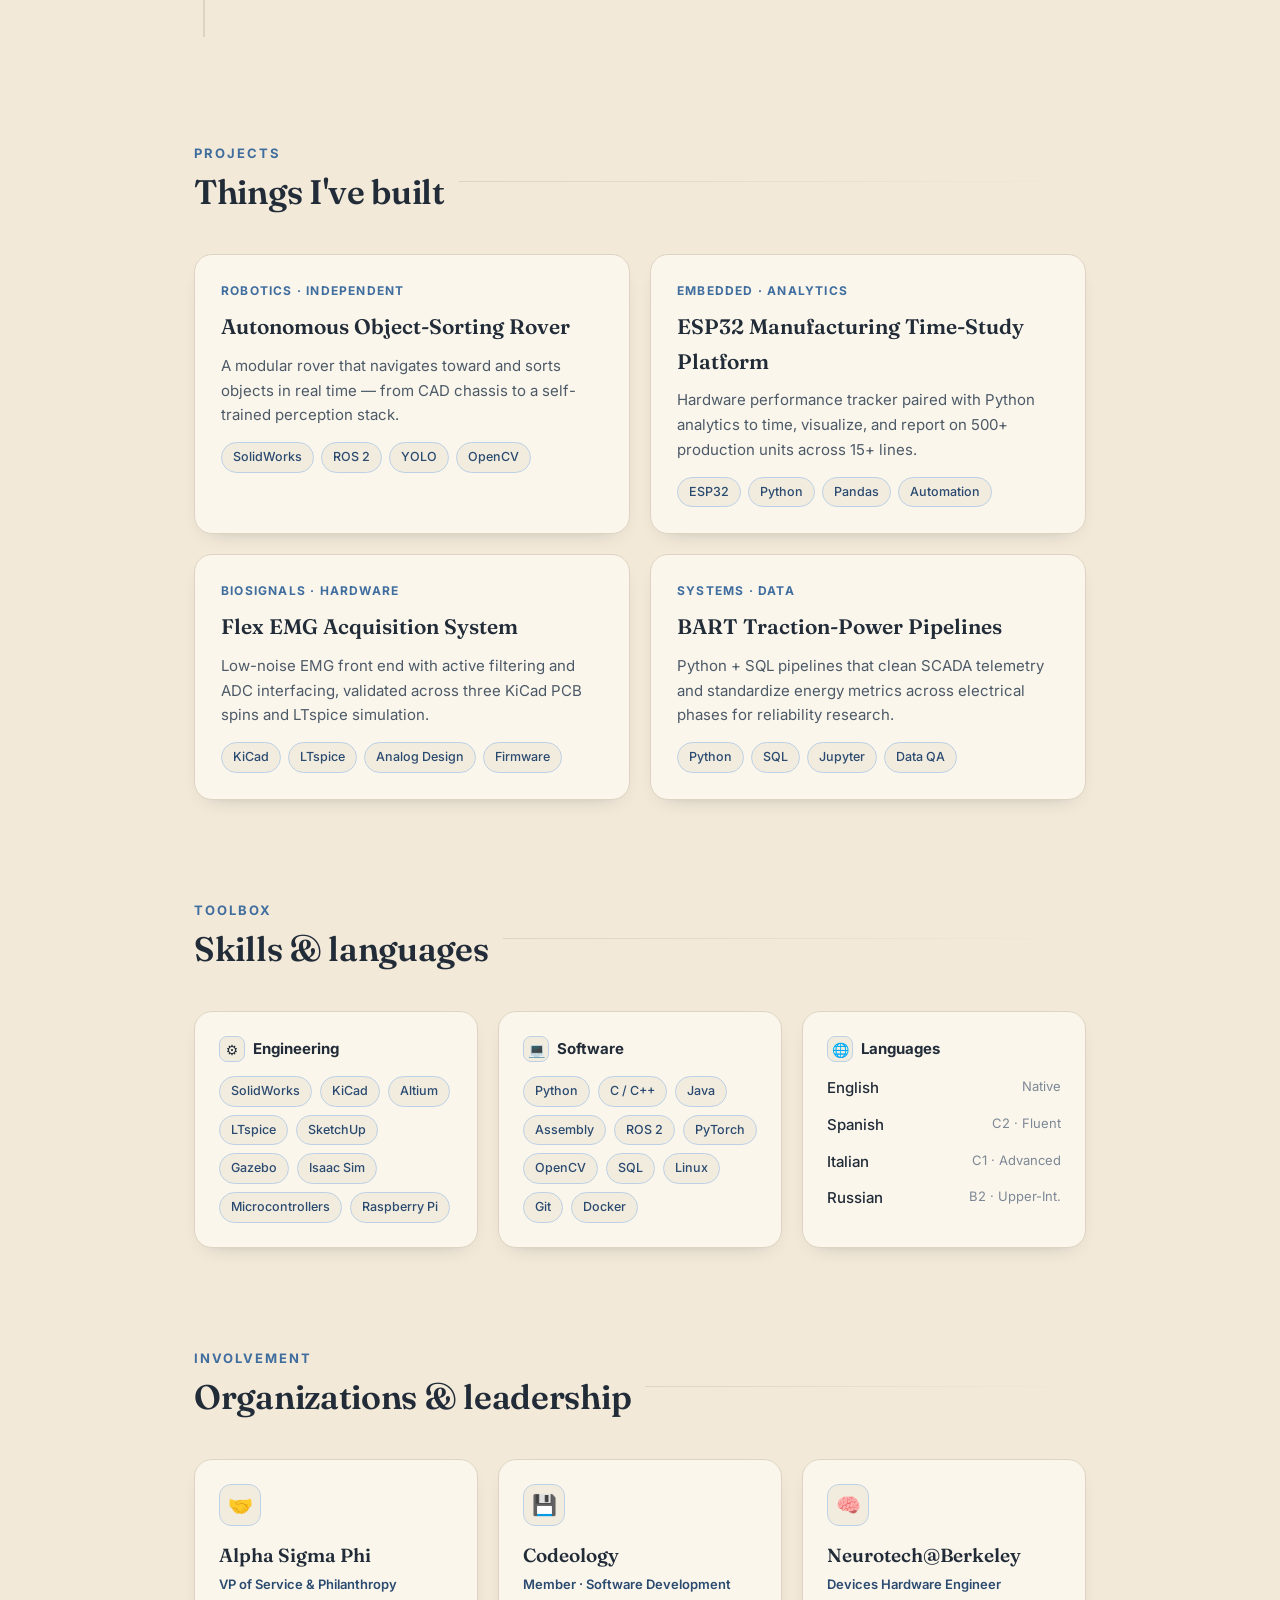
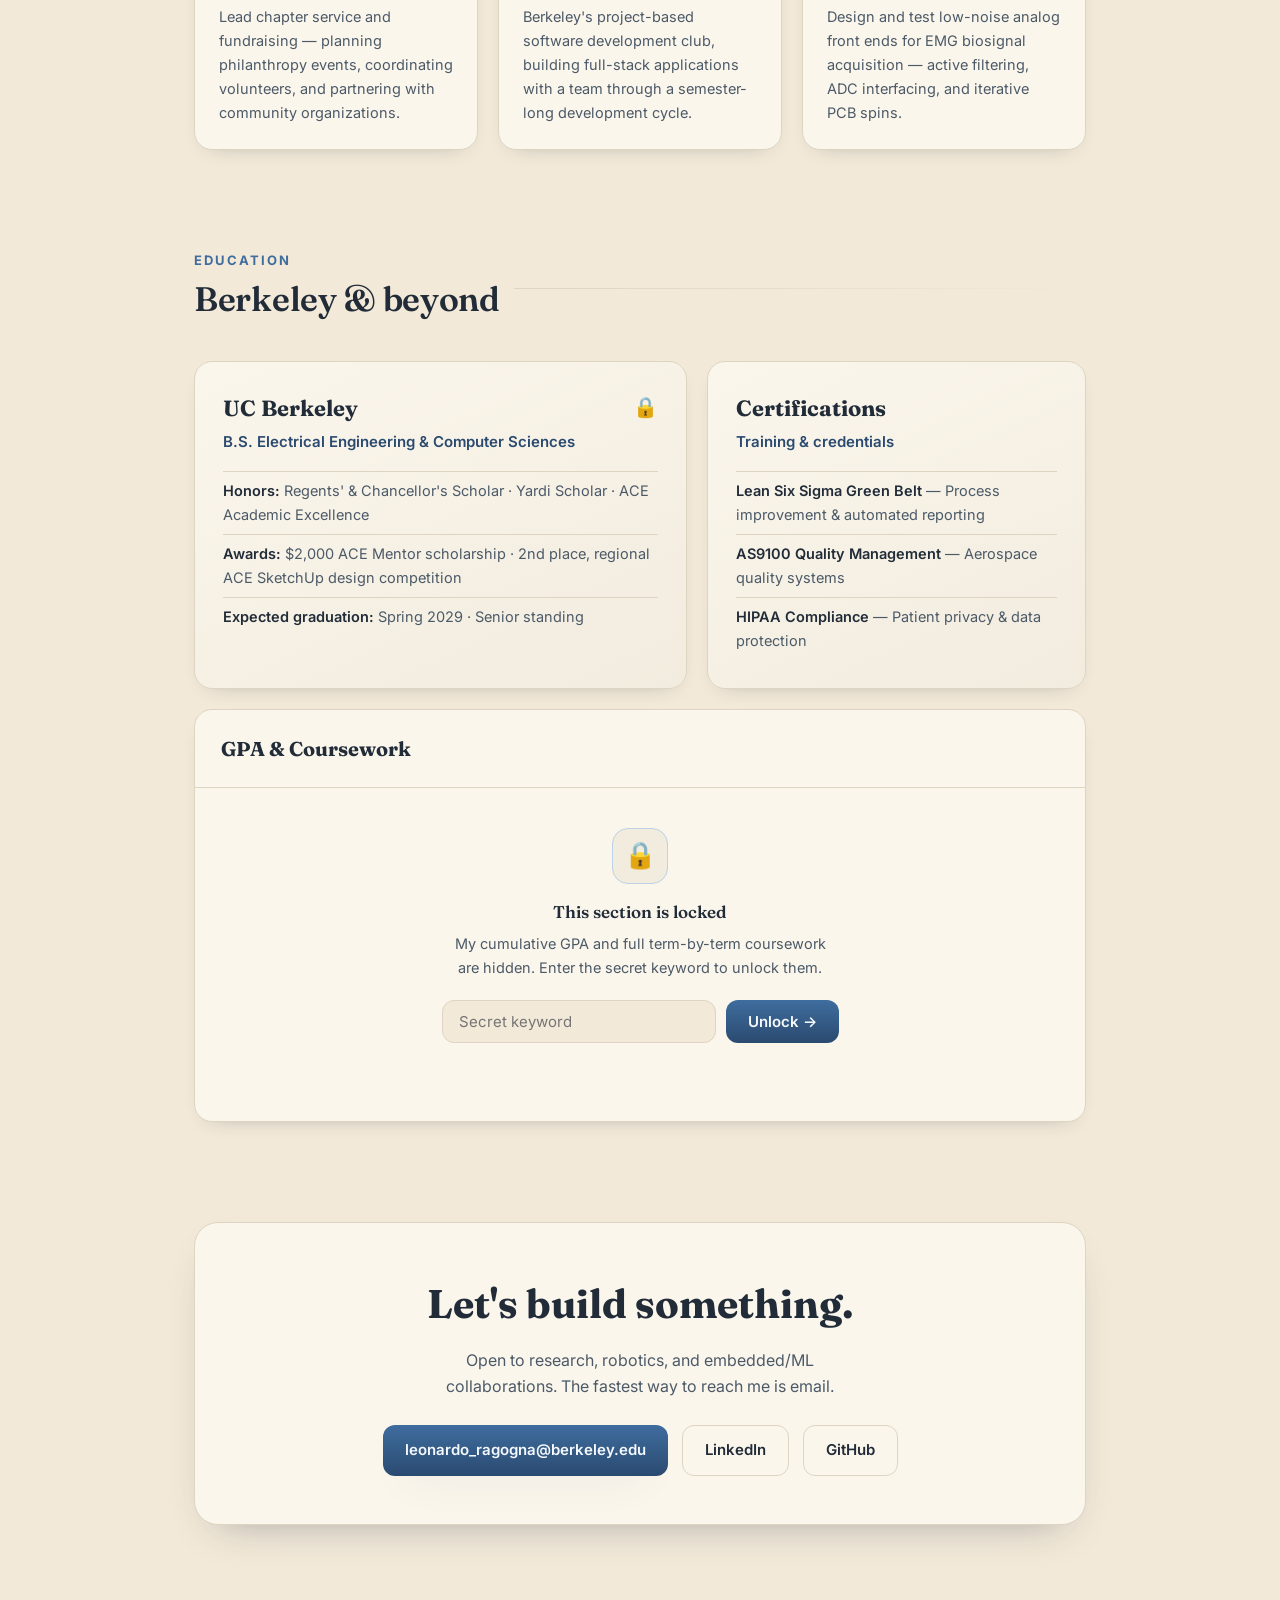
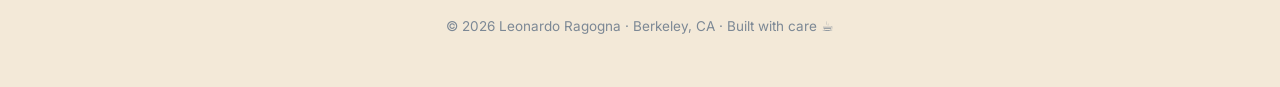
==== commit 1f4a13ea: "Add LinkedIn details, profile photo, and blue/slate theme - Add frame-free LinkedIn headshot (assets" ====
--- a/index.html
+++ b/index.html
@@ -20,6 +20,7 @@
         <a href="#experience">Experience</a>
         <a href="#projects">Projects</a>
         <a href="#skills">Skills</a>
+        <a href="#organizations">Involvement</a>
         <a href="#contact">Contact</a>
       </div>
     </div>
@@ -34,13 +35,20 @@
           EECS student at UC&nbsp;Berkeley building at the intersection of
           <strong>robotics</strong>, <strong>embedded systems</strong>, and <strong>machine learning</strong>.
         </p>
+        <div class="hero-meta">
+          <span>He/Him</span>
+          <span class="sep">·</span>
+          <span>Berkeley &amp; Thousand Oaks, CA</span>
+          <span class="sep">·</span>
+          <span>Regents' &amp; Chancellor's Scholar</span>
+        </div>
         <div class="hero-cta">
           <a class="btn btn-primary" href="#projects">See my work →</a>
           <a class="btn btn-ghost" href="mailto:leonardo_ragogna@berkeley.edu">Get in touch</a>
         </div>
       </div>
       <div class="portrait">
-        <img src="assets/leonardo.jpg" alt="Leonardo Ragogna"
+        <img src="assets/leonardo.png" alt="Leonardo Ragogna"
              onerror="this.style.display='none';this.nextElementSibling.style.display='flex';" />
         <div class="fallback" style="display:none;">LR</div>
       </div>
@@ -71,7 +79,7 @@
           <b class="locked-gpa" data-value="3.81">🔒</b>
           <span>GPA / 4.0</span>
         </div>
-        <div class="fact"><b>4+</b><span>Research &amp; industry roles</span></div>
+        <div class="fact"><b>7</b><span>Research, industry &amp; service roles</span></div>
         <div class="fact"><b>4</b><span>Languages spoken</span></div>
       </div>
     </section>
@@ -124,6 +132,45 @@
             <li>Engineered a low-noise EMG signal-acquisition system with active filters and ADC interfacing, achieving reliable biosignal capture over 5+ trials.</li>
             <li>Ran circuit simulation in LTspice and completed 3 PCB design spins in KiCad, validating performance via waveform analysis.</li>
             <li>Collaborated with an engineering team to evaluate design tradeoffs and integrate firmware over 12 weeks, qualifying 20+ electronic components.</li>
+          </ul>
+        </div>
+
+        <div class="job">
+          <div class="job-top">
+            <h3>Alpha Sigma Phi Fraternity</h3>
+            <div class="when">Aug 2025 – May 2026 · Berkeley, CA</div>
+          </div>
+          <div class="role">Vice President of Service &amp; Philanthropy</div>
+          <ul>
+            <li>Planned and organized chapter-wide philanthropy events that promoted community engagement and raised funds for charitable initiatives.</li>
+            <li>Coordinated event logistics, volunteer participation, and member involvement to execute successful fundraising campaigns.</li>
+            <li>Partnered with chapter leadership and external organizations to build engaging service and philanthropic opportunities for members.</li>
+          </ul>
+        </div>
+
+        <div class="job">
+          <div class="job-top">
+            <h3>ACE Mentor Program of America</h3>
+            <div class="when">Aug 2024 – May 2025 · Westlake Village, CA</div>
+          </div>
+          <div class="role">Mentorship Team Lead</div>
+          <ul>
+            <li>Led project planning and delegated design tasks across a multidisciplinary team, keeping the group on schedule through the full engineering design process.</li>
+            <li>Developed a conceptual architecture/engineering project in SketchUp using industry design practices, presenting at reviews and iterating on technical feedback.</li>
+            <li>Earned <b>2nd place</b> in the regional ACE SketchUp design competition and a competitive <b>$2,000 ACE scholarship</b> for leadership and engineering achievement.</li>
+          </ul>
+        </div>
+
+        <div class="job">
+          <div class="job-top">
+            <h3>Daland Swim School</h3>
+            <div class="when">May 2023 – May 2025 · Thousand Oaks, CA</div>
+          </div>
+          <div class="role">Swim Coach &amp; Red Cross Instructor</div>
+          <ul>
+            <li>Coached 4 swim teams from beginner to advanced levels, delivering instruction and feedback to 60+ students across the season.</li>
+            <li>Taught stroke development, technique, and water safety while fostering a supportive, engaging learning environment.</li>
+            <li>Supported American Red Cross Junior Lifeguard and Lifeguarding certification courses in rescue technique and emergency response.</li>
           </ul>
         </div>
 
@@ -252,6 +299,37 @@
       </div>
     </section>
 
+    <!-- ORGANIZATIONS -->
+    <section id="organizations">
+      <div class="section-head">
+        <div>
+          <div class="kicker">Involvement</div>
+          <h2>Organizations &amp; leadership</h2>
+        </div>
+        <div class="rule"></div>
+      </div>
+      <div class="orgs">
+        <div class="org-card">
+          <div class="org-ic">🤝</div>
+          <h3>Alpha Sigma Phi</h3>
+          <div class="org-role">VP of Service &amp; Philanthropy</div>
+          <p>Lead chapter service and fundraising — planning philanthropy events, coordinating volunteers, and partnering with community organizations.</p>
+        </div>
+        <div class="org-card">
+          <div class="org-ic">💾</div>
+          <h3>Codeology</h3>
+          <div class="org-role">Member · Software Development</div>
+          <p>Berkeley's project-based software development club, building full-stack applications with a team through a semester-long development cycle.</p>
+        </div>
+        <div class="org-card">
+          <div class="org-ic">🧠</div>
+          <h3>Neurotech@Berkeley</h3>
+          <div class="org-role">Devices Hardware Engineer</div>
+          <p>Design and test low-noise analog front ends for EMG biosignal acquisition — active filtering, ADC interfacing, and iterative PCB spins.</p>
+        </div>
+      </div>
+    </section>
+
     <!-- EDUCATION -->
     <section id="education">
       <div class="section-head">
@@ -268,6 +346,7 @@
           <div class="sub">B.S. Electrical Engineering &amp; Computer Sciences</div>
           <ul class="award-list">
             <li><b>Honors:</b> Regents' &amp; Chancellor's Scholar · Yardi Scholar · ACE Academic Excellence</li>
+            <li><b>Awards:</b> $2,000 ACE Mentor scholarship · 2nd place, regional ACE SketchUp design competition</li>
             <li><b>Expected graduation:</b> Spring 2029 · Senior standing</li>
           </ul>
         </div>
@@ -360,7 +439,7 @@
         <p>Open to research, robotics, and embedded/ML collaborations. The fastest way to reach me is email.</p>
         <div class="contact-links">
           <a class="btn btn-primary" href="mailto:leonardo_ragogna@berkeley.edu">leonardo_ragogna@berkeley.edu</a>
-          <a class="btn btn-ghost" href="https://www.linkedin.com/in/leonardoragogna" target="_blank" rel="noopener">LinkedIn</a>
+          <a class="btn btn-ghost" href="https://www.linkedin.com/in/leonardo-ragogna/" target="_blank" rel="noopener">LinkedIn</a>
           <a class="btn btn-ghost" href="https://github.com/LRagogna" target="_blank" rel="noopener">GitHub</a>
         </div>
       </div>
--- a/css/styles.css
+++ b/css/styles.css
@@ -1,17 +1,18 @@
 :root {
+  /* Beige canvas kept; contrast shifted to slate/charcoal + steel blue */
   --bg:            #f3e9d8;
   --bg-warm:       #efe1cb;
-  --surface:       #fbf5ea;
-  --surface-alt:   #f7eeddff;
-  --ink:           #3a2f25;
-  --ink-soft:      #6b5c4b;
-  --ink-faint:     #927f68;
-  --accent:        #b5773f;
-  --accent-deep:   #93582a;
-  --accent-soft:   #e8c9a0;
-  --line:          #e3d3ba;
-  --shadow:        0 18px 40px -24px rgba(90, 63, 33, 0.45);
-  --shadow-sm:     0 8px 22px -16px rgba(90, 63, 33, 0.5);
+  --surface:       #fbf6ec;
+  --surface-alt:   #f2ecdf;
+  --ink:           #212c38;
+  --ink-soft:      #4c5a68;
+  --ink-faint:     #7c8895;
+  --accent:        #3f6d9e;
+  --accent-deep:   #2a4a70;
+  --accent-soft:   #bdd1e6;
+  --line:          #ded4c2;
+  --shadow:        0 18px 40px -24px rgba(28, 42, 64, 0.42);
+  --shadow-sm:     0 8px 22px -16px rgba(28, 42, 64, 0.45);
 }
 
 * { box-sizing: border-box; }
@@ -100,7 +101,7 @@
 .badge .dot {
   width: 8px; height: 8px; border-radius: 50%;
   background: var(--accent);
-  box-shadow: 0 0 0 4px rgba(181, 119, 63, 0.18);
+  box-shadow: 0 0 0 4px rgba(63, 109, 158, 0.20);
 }
 
 h1 {
@@ -120,6 +121,19 @@
 }
 @media (min-width: 721px) { .tagline { margin: 0; } }
 
+.hero-meta {
+  display: flex;
+  flex-wrap: wrap;
+  gap: 8px 16px;
+  margin-top: 16px;
+  font-size: 14px;
+  color: var(--ink-faint);
+  font-weight: 500;
+}
+.hero-meta span { display: inline-flex; align-items: center; gap: 6px; }
+.hero-meta .sep { color: var(--accent-soft); }
+@media (max-width: 720px) { .hero-meta { justify-content: center; } }
+
 .hero-cta {
   display: flex;
   gap: 14px;
@@ -140,7 +154,7 @@
 }
 .btn-primary {
   background: linear-gradient(180deg, var(--accent) 0%, var(--accent-deep) 100%);
-  color: #fff7ec;
+  color: #f5f9fd;
   box-shadow: var(--shadow);
 }
 .btn-primary:hover { transform: translateY(-2px); color: #fff; }
@@ -163,7 +177,7 @@
   position: absolute;
   inset: -14px;
   border-radius: 50%;
-  background: conic-gradient(from 140deg, var(--accent-soft), #f6e7cf, var(--accent-soft), #eecfa2, var(--accent-soft));
+  background: conic-gradient(from 140deg, var(--accent-soft), #eaf1f8, var(--accent-soft), #cbdcec, var(--accent-soft));
   filter: blur(2px);
   opacity: .9;
 }
@@ -186,7 +200,7 @@
   font-size: 74px;
   font-weight: 600;
   color: var(--accent-deep);
-  background: radial-gradient(circle at 30% 25%, #fbf1df, #ead3ac);
+  background: radial-gradient(circle at 30% 25%, #eaf1f8, #c2d5e7);
   letter-spacing: 2px;
 }
 
@@ -280,7 +294,7 @@
   border-radius: 50%;
   background: var(--surface);
   border: 3px solid var(--accent);
-  box-shadow: 0 0 0 4px rgba(181,119,63,.12);
+  box-shadow: 0 0 0 4px rgba(63,109,158,.14);
 }
 .job-top {
   display: flex;
@@ -390,6 +404,46 @@
 .lang-row { display: flex; justify-content: space-between; font-size: 15px; }
 .lang-row span:first-child { color: var(--ink); font-weight: 500; }
 .lang-row span:last-child { color: var(--ink-faint); font-size: 13px; }
+
+/* ---------- Organizations ---------- */
+.orgs {
+  display: grid;
+  grid-template-columns: repeat(3, 1fr);
+  gap: 20px;
+}
+@media (max-width: 720px) { .orgs { grid-template-columns: 1fr; } }
+.org-card {
+  background: var(--surface);
+  border: 1px solid var(--line);
+  border-radius: 18px;
+  padding: 24px;
+  box-shadow: var(--shadow-sm);
+  transition: transform .18s ease, box-shadow .18s ease;
+}
+.org-card:hover { transform: translateY(-4px); box-shadow: var(--shadow); }
+.org-card .org-ic {
+  width: 42px; height: 42px;
+  border-radius: 12px;
+  display: grid; place-items: center;
+  font-size: 20px;
+  background: var(--surface-alt);
+  border: 1px solid var(--accent-soft);
+  margin-bottom: 14px;
+}
+.org-card h3 {
+  font-family: "Fraunces", serif;
+  font-weight: 600;
+  font-size: 19px;
+  margin: 0 0 2px;
+  color: var(--ink);
+}
+.org-card .org-role {
+  font-size: 13px;
+  font-weight: 600;
+  color: var(--accent-deep);
+  margin-bottom: 10px;
+}
+.org-card p { margin: 0; color: var(--ink-soft); font-size: 14.5px; }
 
 /* ---------- Education strip ---------- */
 .edu {
@@ -496,7 +550,7 @@
 }
 .lock-form input:focus {
   border-color: var(--accent-soft);
-  box-shadow: 0 0 0 4px rgba(181,119,63,.14);
+  box-shadow: 0 0 0 4px rgba(63,109,158,.16);
 }
 .lock-form button {
   font-family: "Inter", sans-serif;
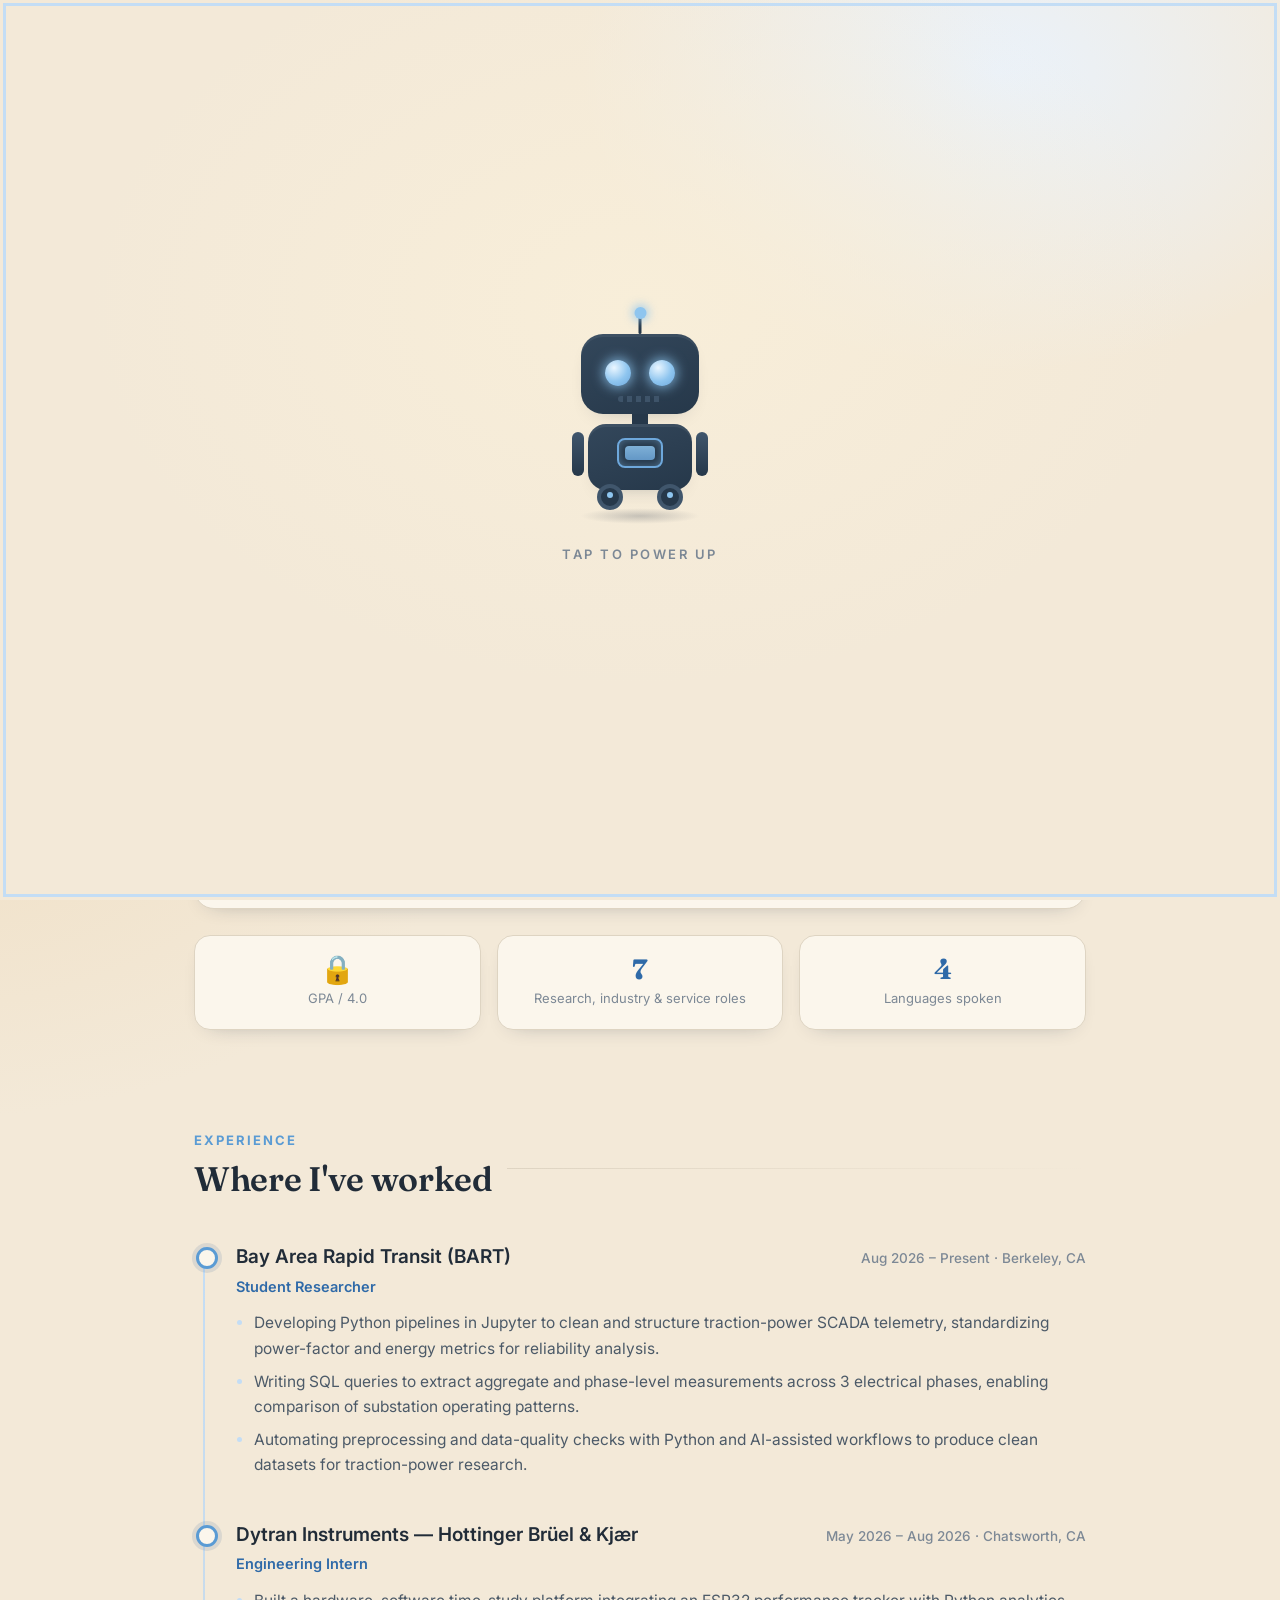
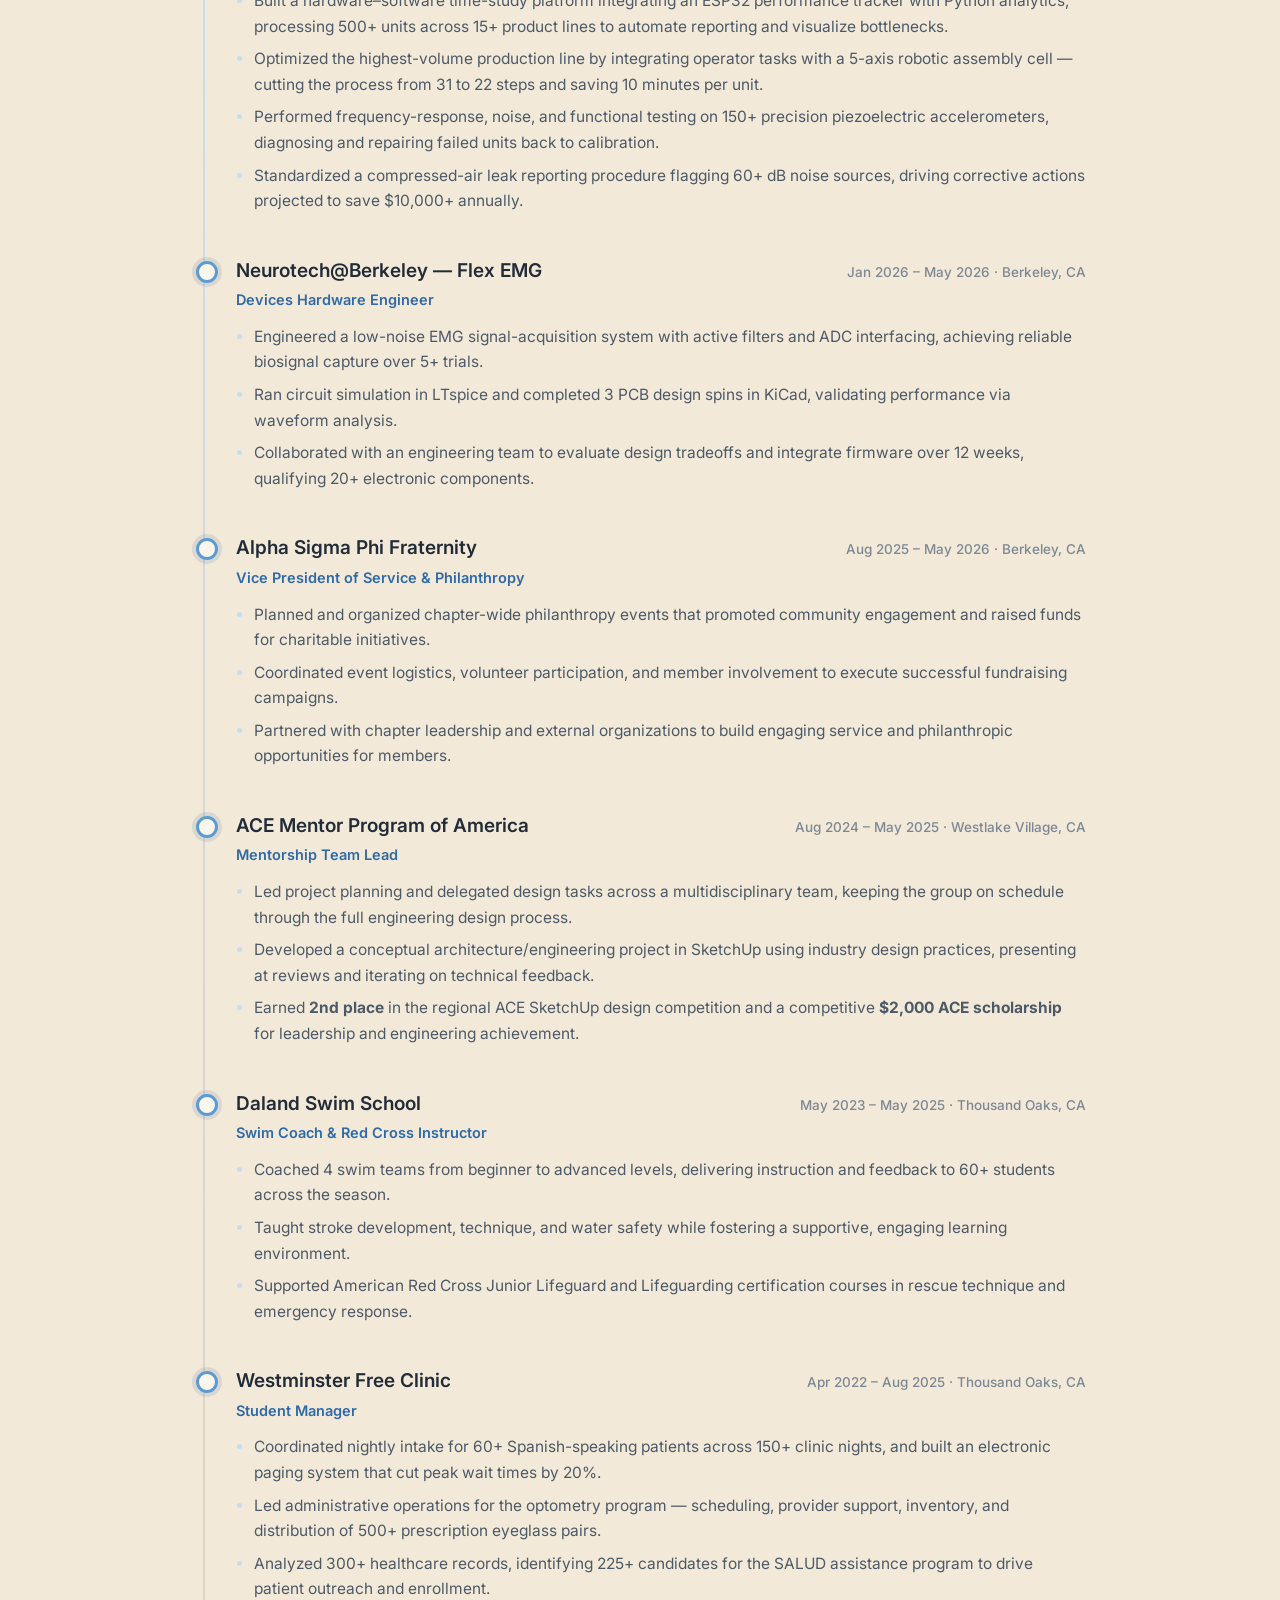
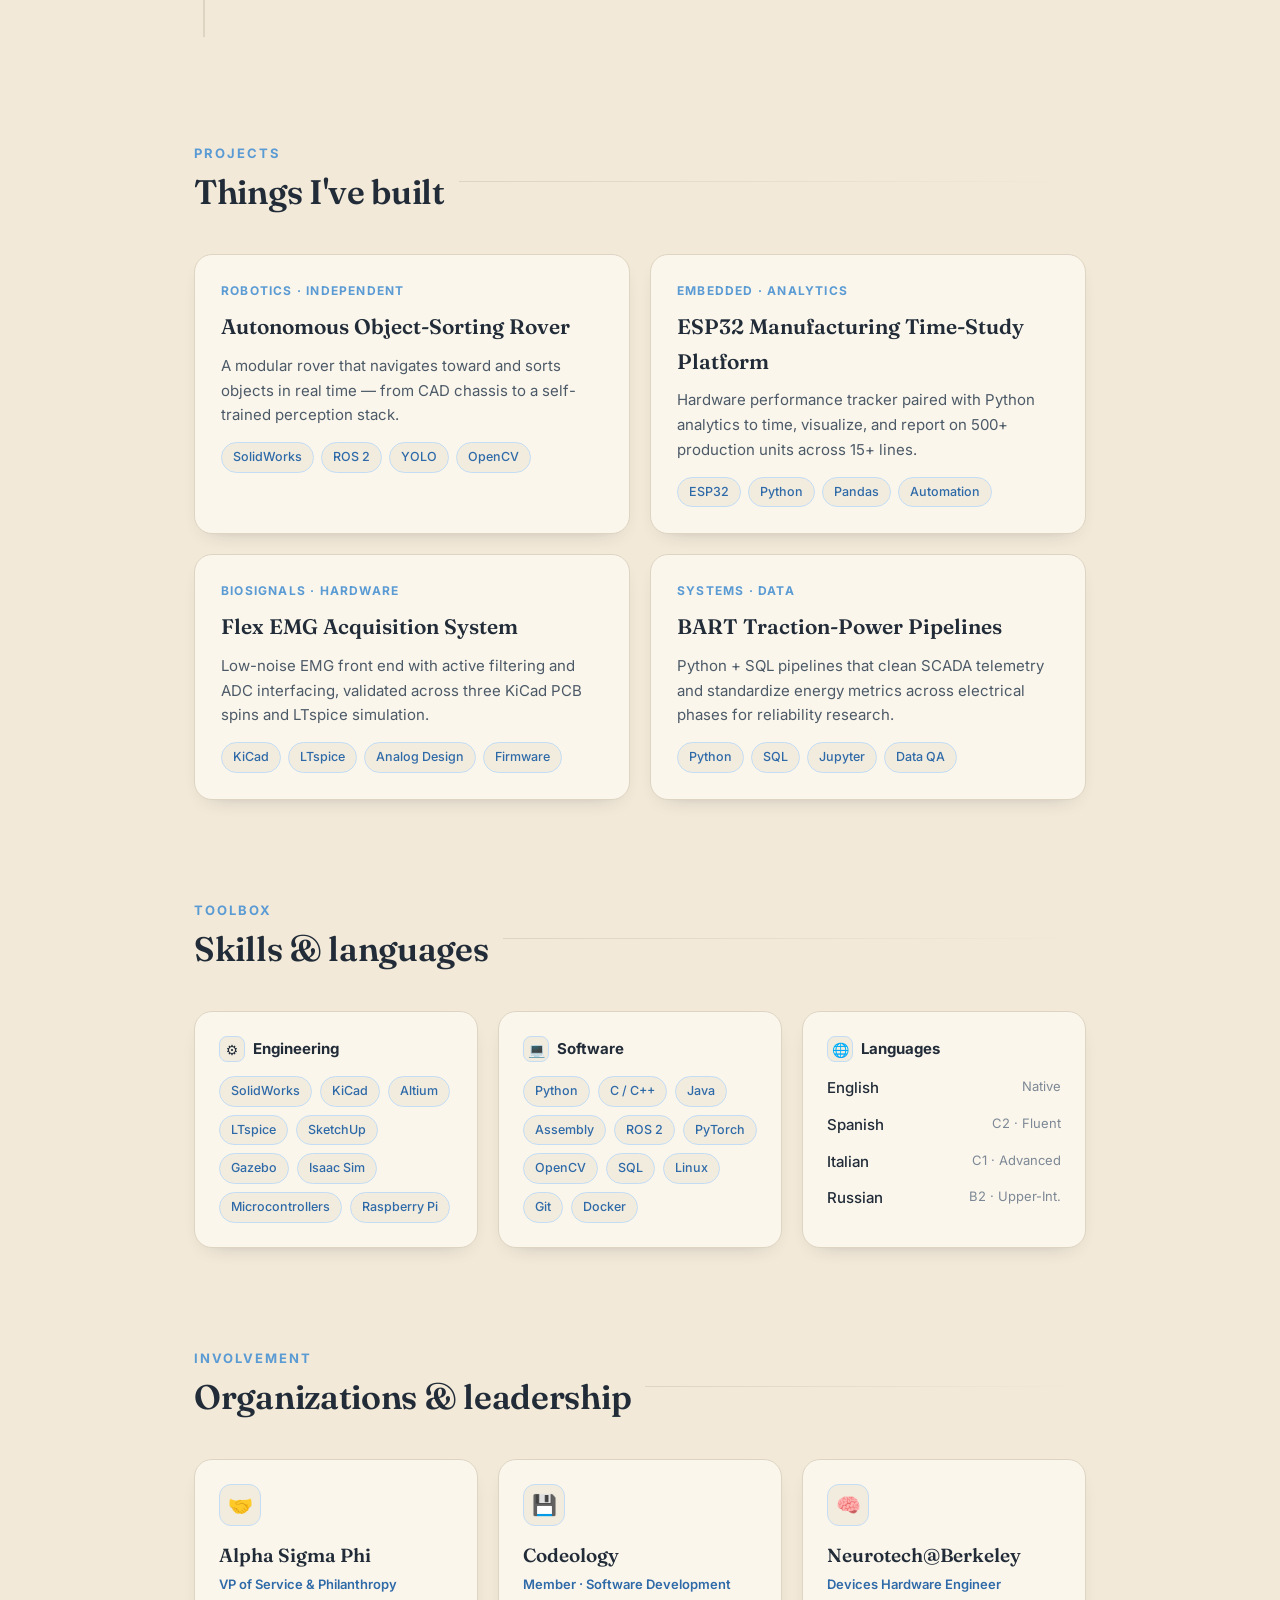
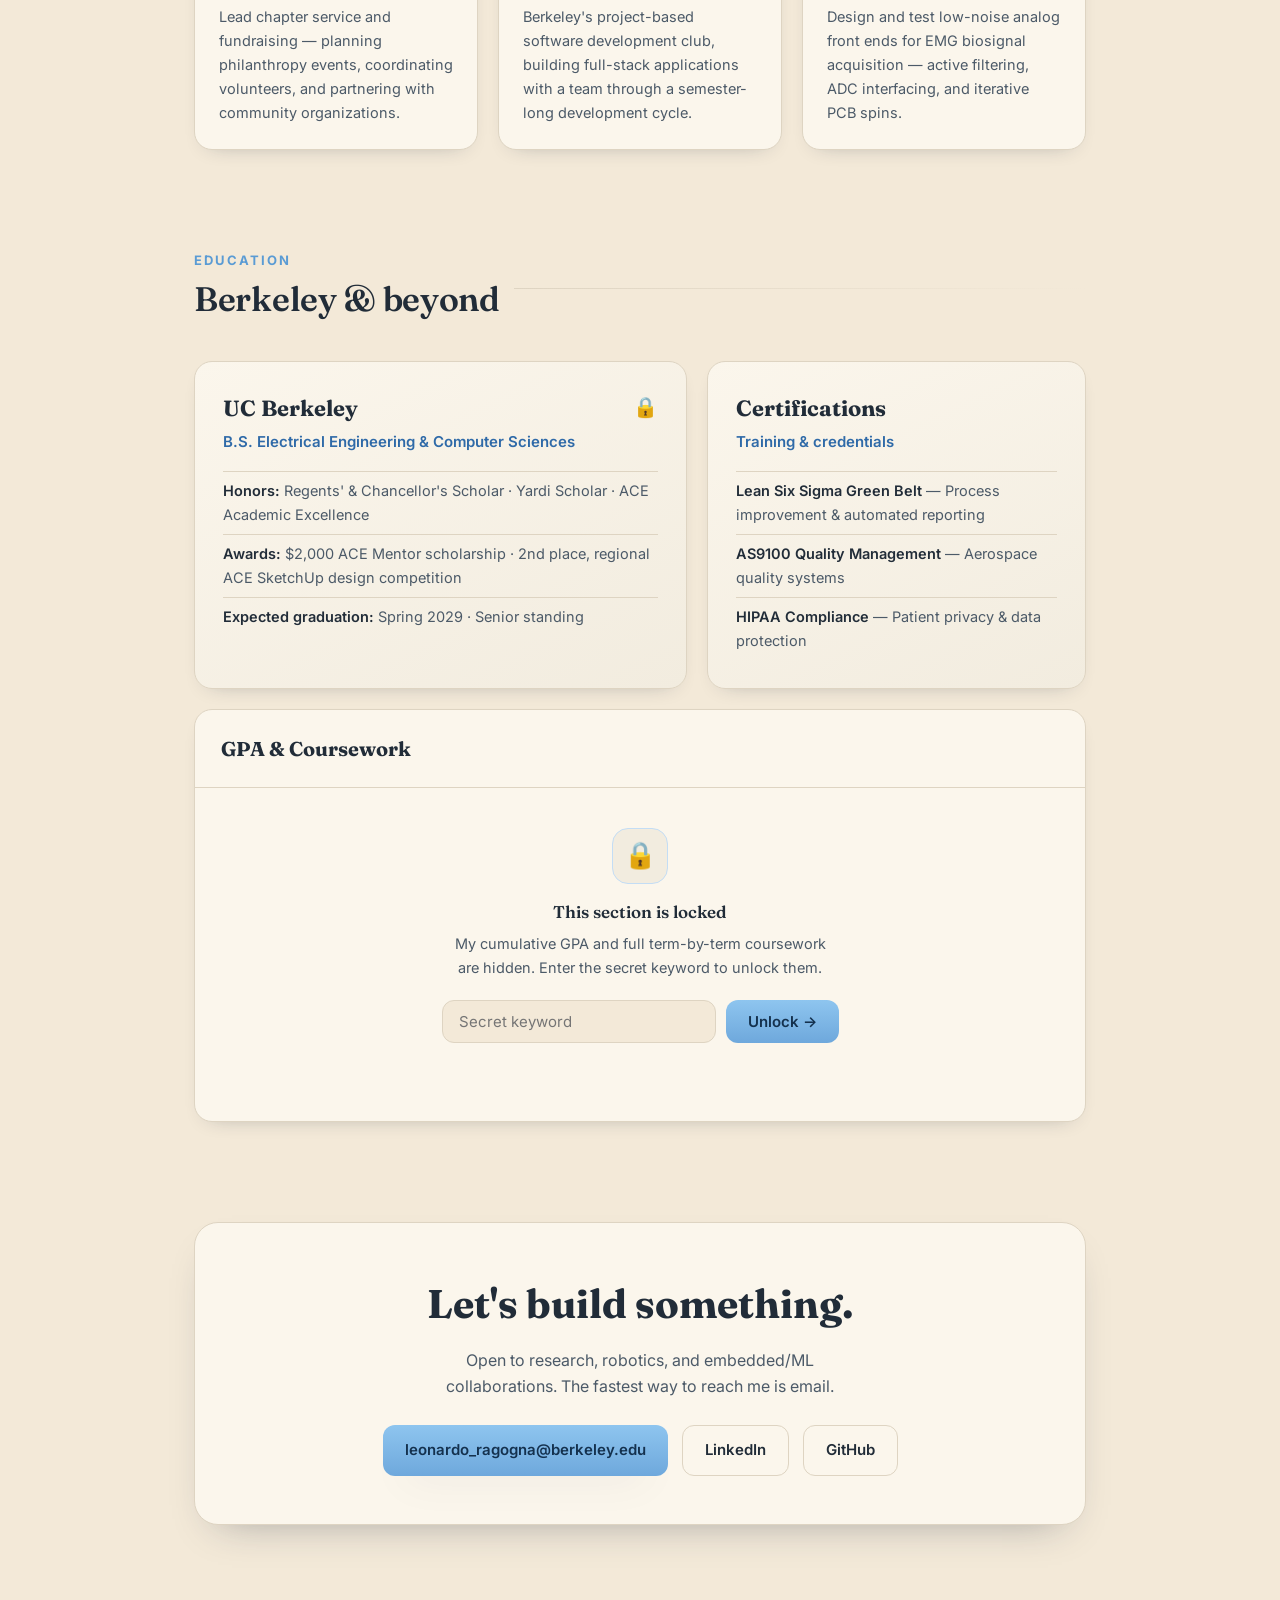
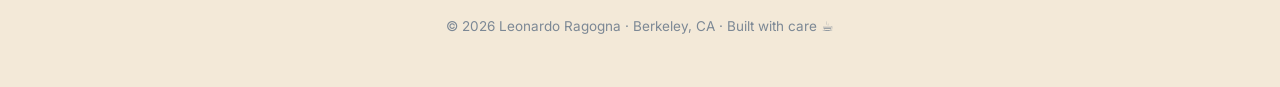
==== commit 002bcbf4: "Add robot boot-up intro and baby-blue accents - Full-screen robot intro overlay that boots on click/" ====
--- a/index.html
+++ b/index.html
@@ -11,6 +11,31 @@
   <link rel="stylesheet" href="css/styles.css" />
 </head>
 <body>
+
+  <noscript><style>.intro{display:none!important;}</style></noscript>
+
+  <!-- Robot boot-up intro -->
+  <div class="intro" id="intro" role="button" tabindex="0" aria-label="Tap to enter the site">
+    <div class="intro-inner">
+      <div class="bot" aria-hidden="true">
+        <span class="bot-antenna"><i class="tip"></i></span>
+        <div class="bot-head">
+          <span class="bot-eye left"></span>
+          <span class="bot-eye right"></span>
+          <span class="bot-mouth"></span>
+        </div>
+        <div class="bot-neck"></div>
+        <div class="bot-body">
+          <span class="bot-arm left"></span>
+          <span class="bot-arm right"></span>
+          <span class="bot-chest"></span>
+        </div>
+        <div class="bot-wheels"><span></span><span></span></div>
+        <div class="bot-shadow"></div>
+      </div>
+      <p class="intro-hint">Tap to power up</p>
+    </div>
+  </div>
 
   <nav>
     <div class="wrap">
--- a/css/styles.css
+++ b/css/styles.css
@@ -1,5 +1,5 @@
 :root {
-  /* Beige canvas kept; contrast shifted to slate/charcoal + steel blue */
+  /* Beige canvas with a soft baby-blue accent */
   --bg:            #f3e9d8;
   --bg-warm:       #efe1cb;
   --surface:       #fbf6ec;
@@ -7,9 +7,11 @@
   --ink:           #212c38;
   --ink-soft:      #4c5a68;
   --ink-faint:     #7c8895;
-  --accent:        #3f6d9e;
-  --accent-deep:   #2a4a70;
-  --accent-soft:   #bdd1e6;
+  --accent:        #5a9bd4;   /* baby blue */
+  --accent-deep:   #2f6aa8;   /* readable blue for links */
+  --accent-soft:   #c3ddf5;   /* light baby blue */
+  --baby:          #8ec5ef;   /* button baby blue */
+  --baby-deep:     #6ea8dc;
   --line:          #ded4c2;
   --shadow:        0 18px 40px -24px rgba(28, 42, 64, 0.42);
   --shadow-sm:     0 8px 22px -16px rgba(28, 42, 64, 0.45);
@@ -153,11 +155,11 @@
   transition: transform .15s ease, box-shadow .15s ease;
 }
 .btn-primary {
-  background: linear-gradient(180deg, var(--accent) 0%, var(--accent-deep) 100%);
-  color: #f5f9fd;
+  background: linear-gradient(180deg, var(--baby) 0%, var(--baby-deep) 100%);
+  color: #14314e;
   box-shadow: var(--shadow);
 }
-.btn-primary:hover { transform: translateY(-2px); color: #fff; }
+.btn-primary:hover { transform: translateY(-2px); color: #0e2438; filter: brightness(1.04); }
 .btn-ghost {
   background: var(--surface);
   color: var(--ink);
@@ -642,3 +644,215 @@
   color: var(--ink-faint);
   font-size: 13.5px;
 }
+
+/* ================= Robot boot-up intro ================= */
+.intro {
+  position: fixed;
+  inset: 0;
+  z-index: 100;
+  display: grid;
+  place-items: center;
+  cursor: pointer;
+  background:
+    radial-gradient(900px 620px at 50% 34%, #f8eed9 0%, rgba(248,238,217,0) 62%),
+    radial-gradient(700px 500px at 78% 8%, #eaf2fb 0%, rgba(234,242,251,0) 60%),
+    var(--bg);
+  transition: transform .95s cubic-bezier(.76,0,.24,1);
+  will-change: transform;
+}
+.intro:focus-visible { outline: 3px solid var(--accent-soft); outline-offset: -6px; }
+.intro.leaving { transform: translateY(-108%); }
+body.intro-lock { overflow: hidden; }
+
+.intro-inner { text-align: center; }
+
+.intro-hint {
+  margin: 34px 0 0;
+  font-family: "Inter", sans-serif;
+  font-size: 13px;
+  font-weight: 600;
+  letter-spacing: 2.5px;
+  text-transform: uppercase;
+  color: var(--ink-faint);
+  animation: hintPulse 1.8s ease-in-out infinite;
+}
+.intro.booting .intro-hint { opacity: 0; transition: opacity .25s ease; }
+@keyframes hintPulse { 0%,100% { opacity: .55; } 50% { opacity: 1; } }
+
+/* ---- The robot ---- */
+.bot {
+  --steel:  #33475b;
+  --steel2: #26384a;
+  --panel:  #40566c;
+  position: relative;
+  width: 150px;
+  height: 176px;
+  margin: 0 auto;
+  animation: botBob 2.6s ease-in-out infinite;
+  transform-origin: 50% 90%;
+}
+.intro.booting .bot { animation: botLaunch 1.25s cubic-bezier(.34,1.56,.64,1) forwards; }
+
+@keyframes botBob {
+  0%,100% { transform: translateY(0); }
+  50%     { transform: translateY(-9px); }
+}
+@keyframes botLaunch {
+  0%   { transform: translateY(0) scale(1); }
+  18%  { transform: translateY(9px) scale(1.05, .95); }   /* crouch */
+  46%  { transform: translateY(-14px) scale(.97, 1.05); }  /* spring */
+  100% { transform: translateY(-20px) scale(1); }
+}
+
+/* antenna */
+.bot-antenna {
+  position: absolute;
+  top: -20px; left: 50%;
+  width: 3px; height: 20px;
+  background: var(--steel2);
+  transform: translateX(-50%);
+  border-radius: 3px;
+}
+.bot-antenna .tip {
+  position: absolute;
+  top: -7px; left: 50%;
+  width: 12px; height: 12px;
+  border-radius: 50%;
+  transform: translateX(-50%);
+  background: var(--baby);
+  box-shadow: 0 0 10px 2px rgba(142,197,239,.8);
+  animation: tipBlink 1.1s steps(1) infinite;
+}
+@keyframes tipBlink { 0%,55% { opacity: 1; } 56%,100% { opacity: .3; } }
+
+/* head */
+.bot-head {
+  position: absolute;
+  top: 0; left: 50%;
+  transform: translateX(-50%);
+  width: 118px; height: 80px;
+  background: linear-gradient(160deg, var(--steel) 0%, var(--steel2) 100%);
+  border-radius: 22px;
+  box-shadow: inset 0 3px 0 rgba(255,255,255,.06), var(--shadow-sm);
+}
+.bot-eye {
+  position: absolute;
+  top: 26px;
+  width: 26px; height: 26px;
+  border-radius: 50%;
+  background: radial-gradient(circle at 35% 30%, #eaf6ff, var(--baby) 55%, var(--baby-deep));
+  box-shadow: 0 0 12px 2px rgba(142,197,239,.75);
+  animation: eyeBlink 4s ease-in-out infinite;
+}
+.bot-eye.left  { left: 24px; }
+.bot-eye.right { right: 24px; }
+@keyframes eyeBlink {
+  0%,92%,100% { transform: scaleY(1); }
+  95%         { transform: scaleY(.12); }
+}
+.intro.booting .bot-eye {
+  animation: eyeBoot .5s ease-in-out;
+  background: radial-gradient(circle at 35% 30%, #ffffff, #b9e0ff 50%, var(--baby-deep));
+  box-shadow: 0 0 18px 5px rgba(142,197,239,.95);
+}
+@keyframes eyeBoot { 0%,100% { transform: scale(1); } 50% { transform: scale(1.25); } }
+.bot-mouth {
+  position: absolute;
+  bottom: 12px; left: 50%;
+  transform: translateX(-50%);
+  width: 44px; height: 6px;
+  border-radius: 4px;
+  background: repeating-linear-gradient(90deg, var(--panel) 0 5px, transparent 5px 9px);
+  opacity: .9;
+}
+
+.bot-neck {
+  position: absolute;
+  top: 80px; left: 50%;
+  transform: translateX(-50%);
+  width: 16px; height: 12px;
+  background: var(--steel2);
+}
+
+/* body */
+.bot-body {
+  position: absolute;
+  top: 90px; left: 50%;
+  transform: translateX(-50%);
+  width: 104px; height: 66px;
+  background: linear-gradient(160deg, var(--steel) 0%, var(--steel2) 100%);
+  border-radius: 18px;
+  box-shadow: inset 0 3px 0 rgba(255,255,255,.06), var(--shadow-sm);
+}
+.bot-chest {
+  position: absolute;
+  top: 14px; left: 50%;
+  transform: translateX(-50%);
+  width: 46px; height: 30px;
+  border-radius: 8px;
+  background: var(--steel2);
+  border: 2px solid var(--baby-deep);
+  box-shadow: 0 0 8px rgba(142,197,239,.4) inset;
+}
+.bot-chest::after {
+  content: "";
+  position: absolute;
+  inset: 6px;
+  border-radius: 4px;
+  background: linear-gradient(180deg, var(--baby), var(--baby-deep));
+  opacity: .85;
+}
+.bot-arm {
+  position: absolute;
+  top: 8px;
+  width: 12px; height: 44px;
+  border-radius: 8px;
+  background: linear-gradient(180deg, var(--panel), var(--steel2));
+  transform-origin: 50% 6px;
+}
+.bot-arm.left  { left: -16px; }
+.bot-arm.right { right: -16px; animation: armIdle 2.6s ease-in-out infinite; }
+@keyframes armIdle { 0%,100% { transform: rotate(4deg); } 50% { transform: rotate(-6deg); } }
+.intro.booting .bot-arm.right { animation: wave .5s ease-in-out 3; }
+@keyframes wave { 0%,100% { transform: rotate(8deg); } 50% { transform: rotate(-42deg); } }
+
+/* wheels */
+.bot-wheels {
+  position: absolute;
+  bottom: 0; left: 50%;
+  transform: translateX(-50%);
+  display: flex; gap: 34px;
+}
+.bot-wheels span {
+  width: 26px; height: 26px;
+  border-radius: 50%;
+  background: var(--steel2);
+  border: 4px solid var(--panel);
+}
+.bot-wheels span::after {
+  content: "";
+  display: block;
+  width: 6px; height: 6px;
+  margin: 4px auto;
+  border-radius: 50%;
+  background: var(--baby);
+}
+.intro.booting .bot-wheels span { animation: roll .5s linear infinite; }
+@keyframes roll { to { transform: rotate(360deg); } }
+
+.bot-shadow {
+  position: absolute;
+  bottom: -14px; left: 50%;
+  transform: translateX(-50%);
+  width: 120px; height: 16px;
+  border-radius: 50%;
+  background: radial-gradient(ellipse, rgba(28,42,64,.22), transparent 70%);
+  animation: shadowBob 2.6s ease-in-out infinite;
+}
+@keyframes shadowBob { 0%,100% { transform: translateX(-50%) scale(1); opacity: .8; } 50% { transform: translateX(-50%) scale(.82); opacity: .5; } }
+
+@media (prefers-reduced-motion: reduce) {
+  .bot, .bot-arm.right, .bot-shadow, .intro-hint,
+  .bot-antenna .tip, .bot-eye { animation: none !important; }
+  .intro { transition: opacity .3s ease; }
+}
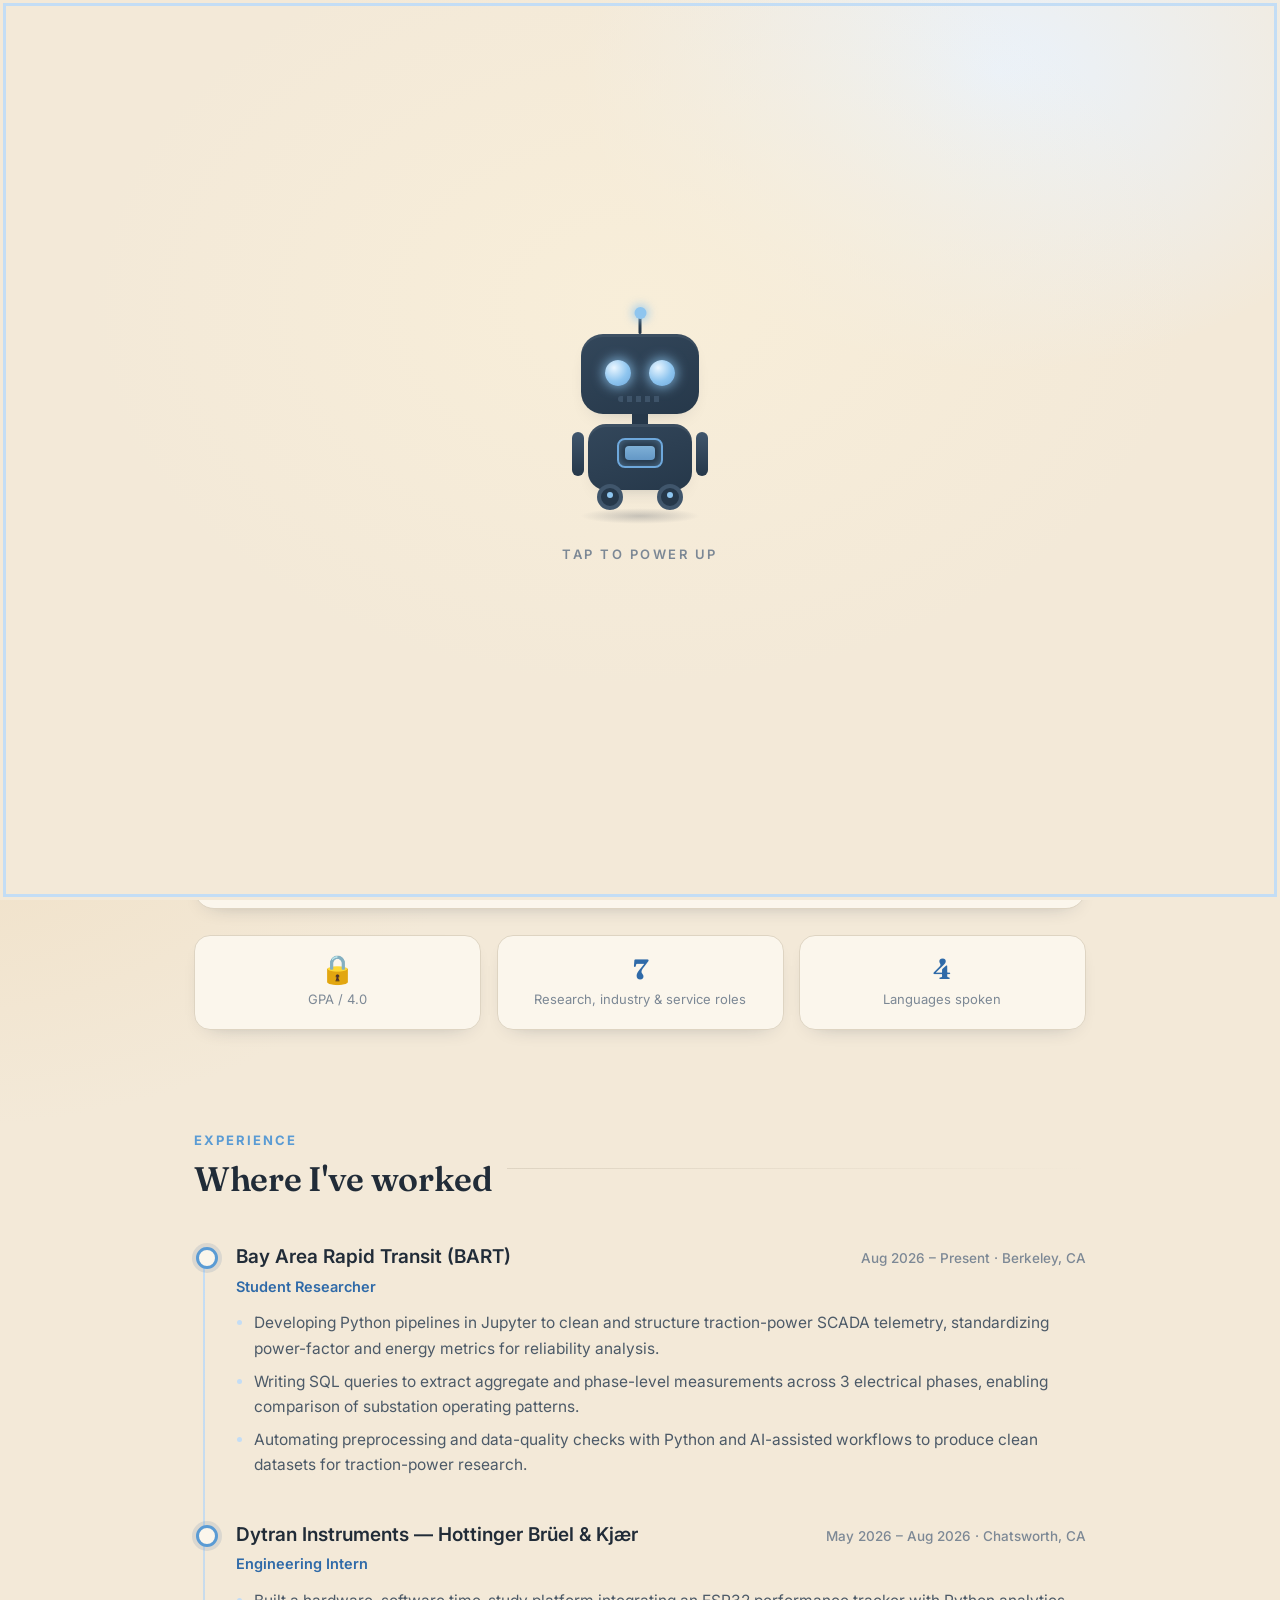
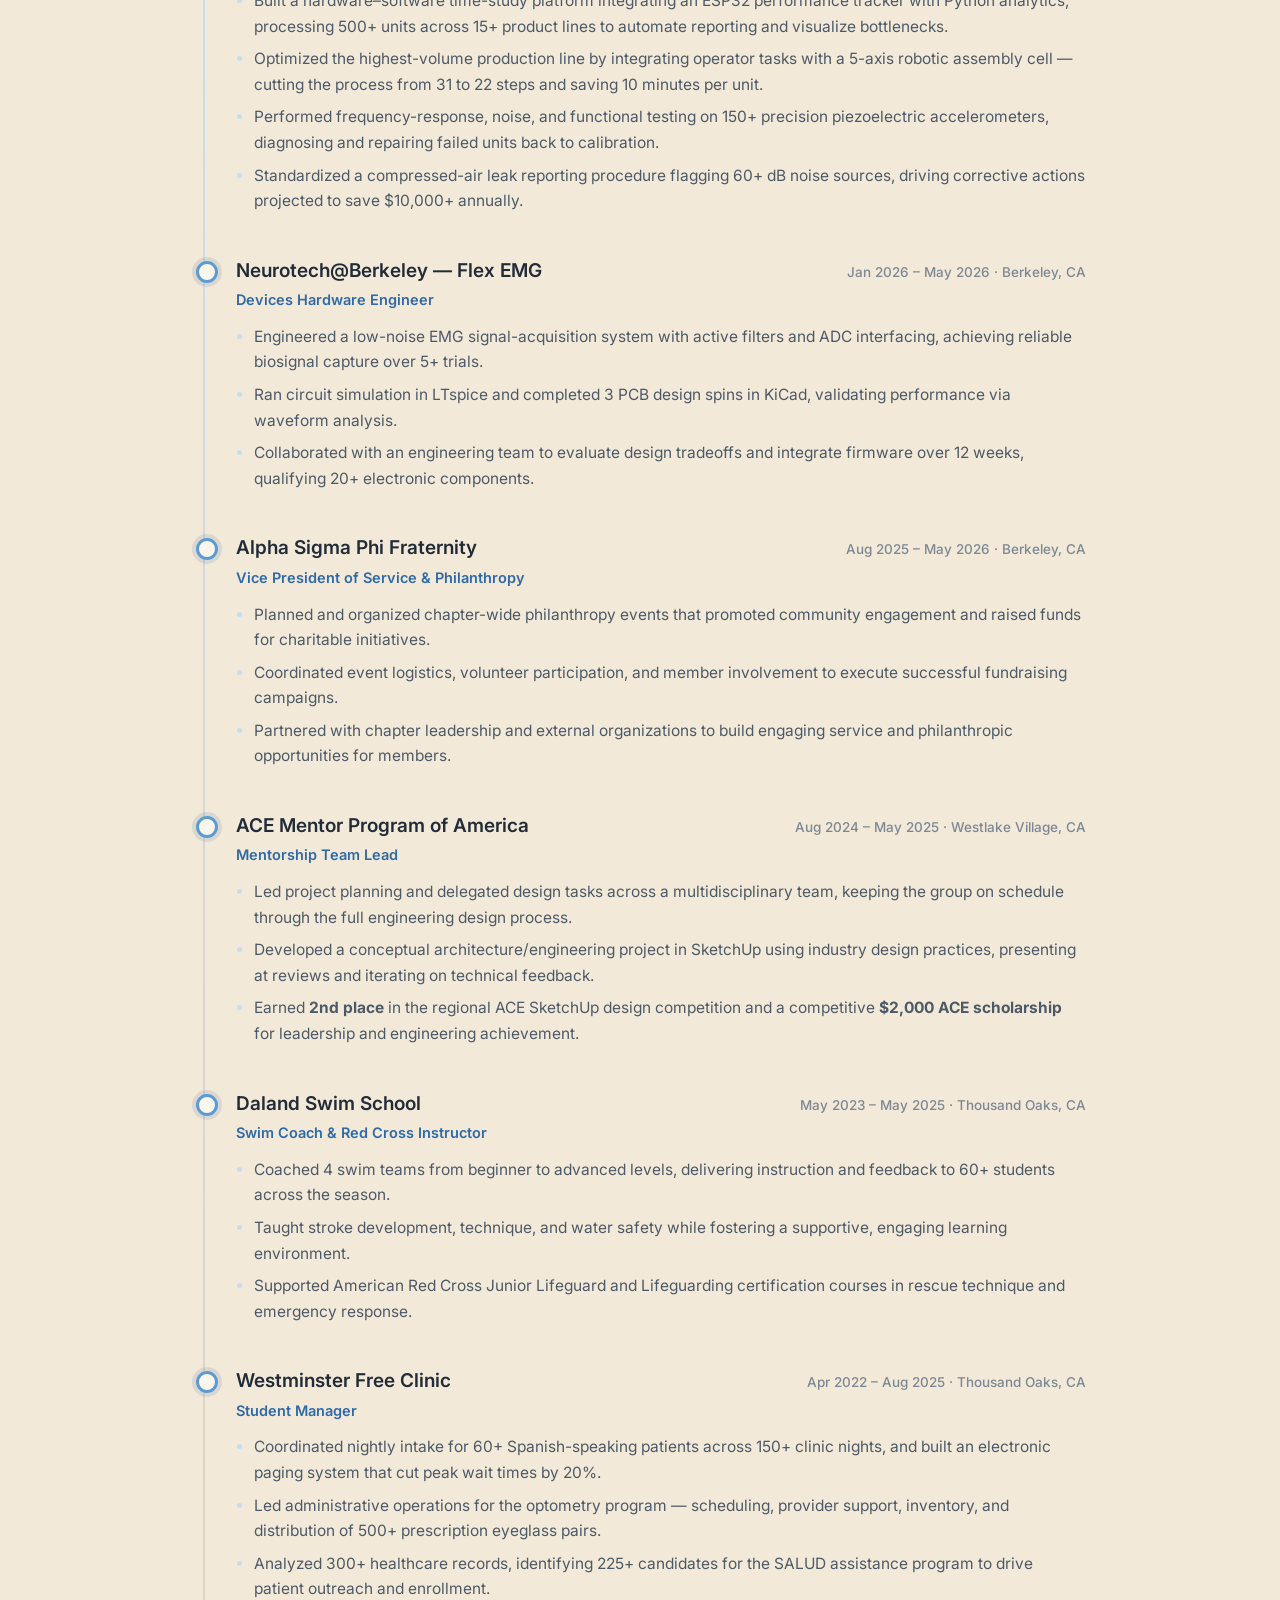
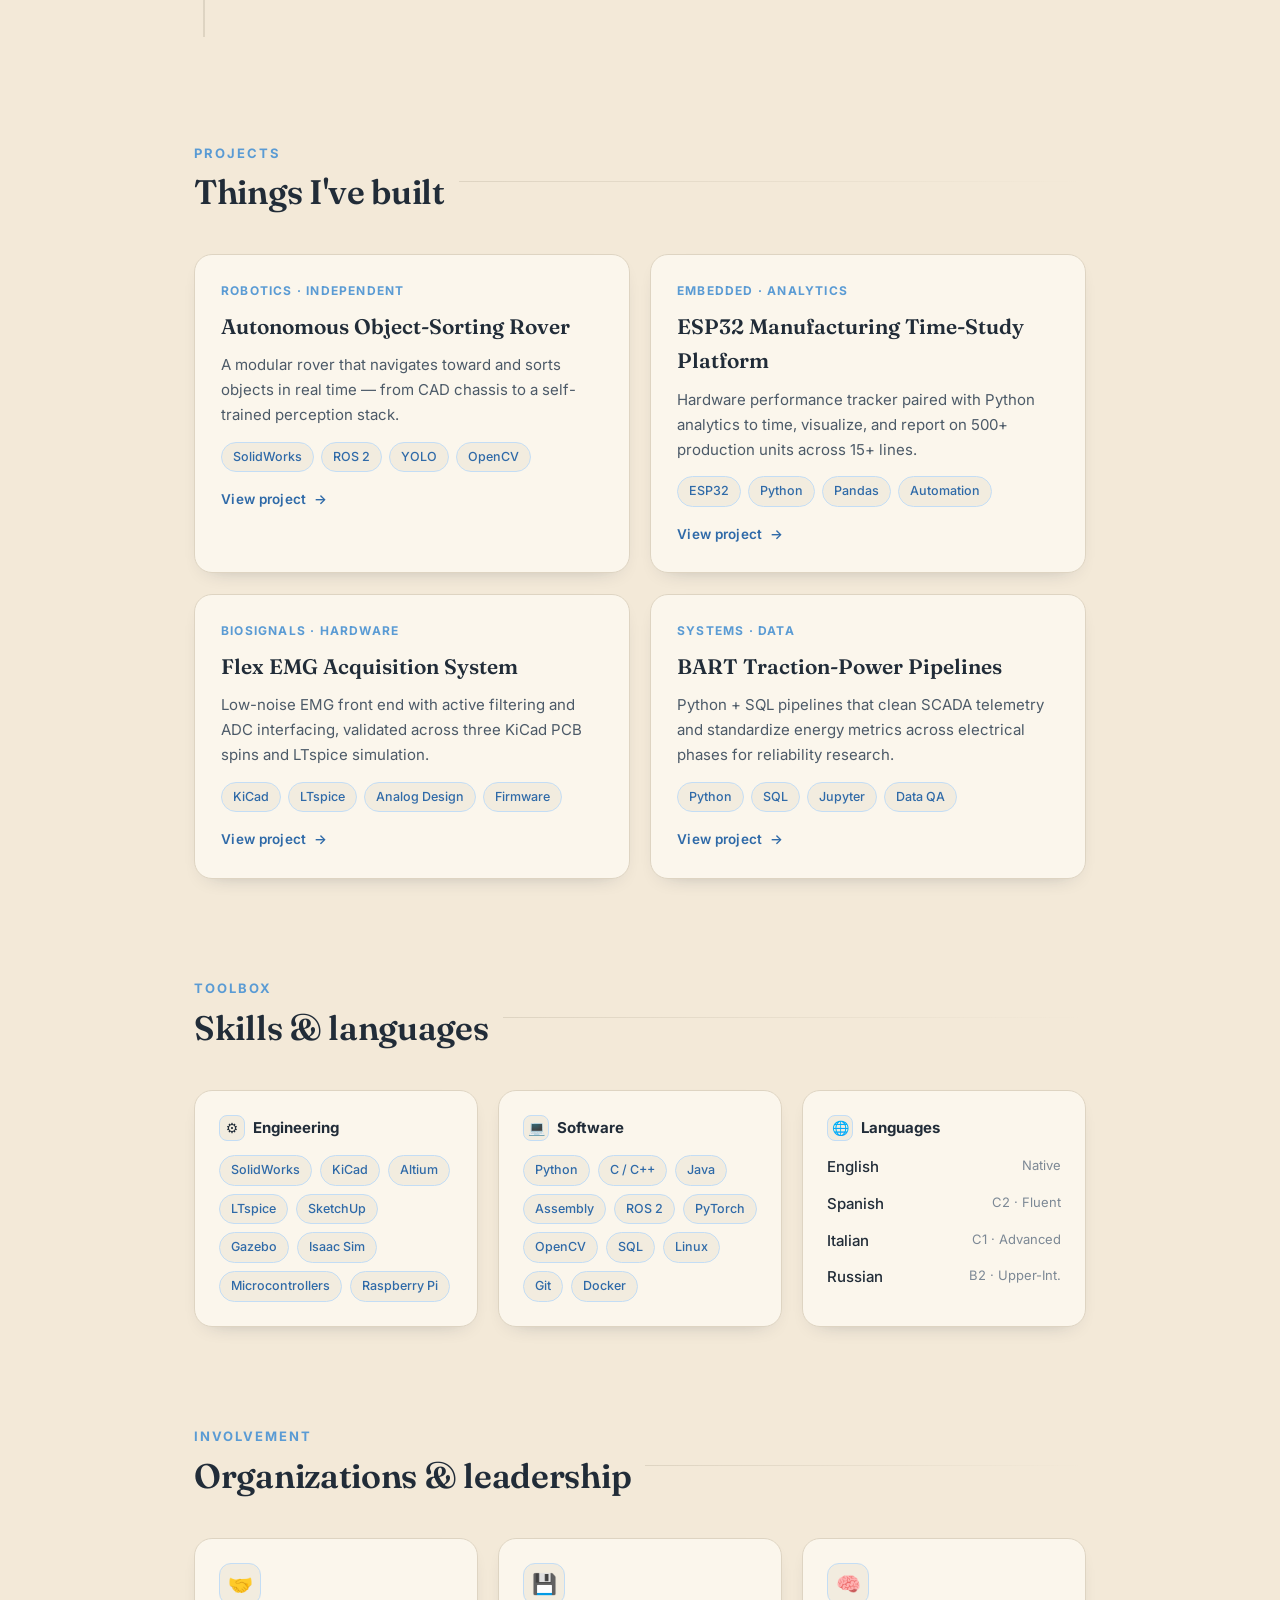
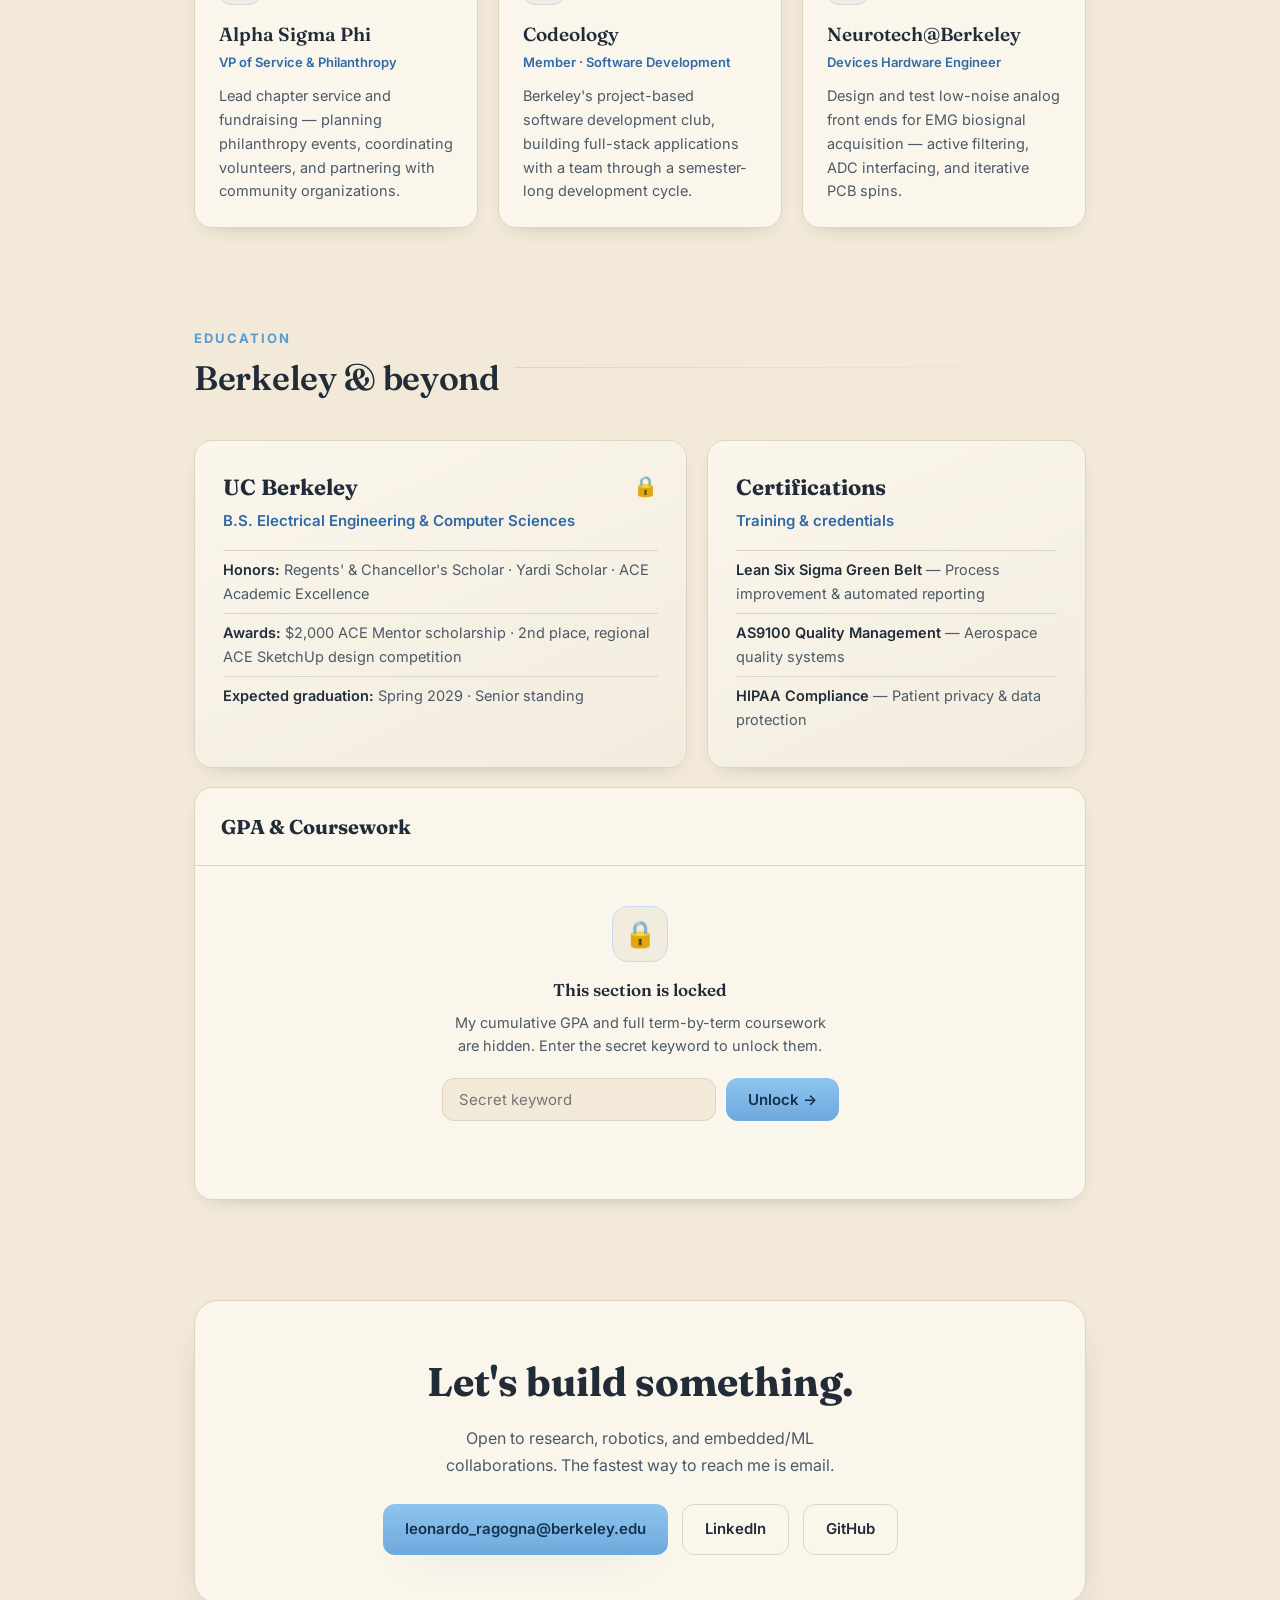
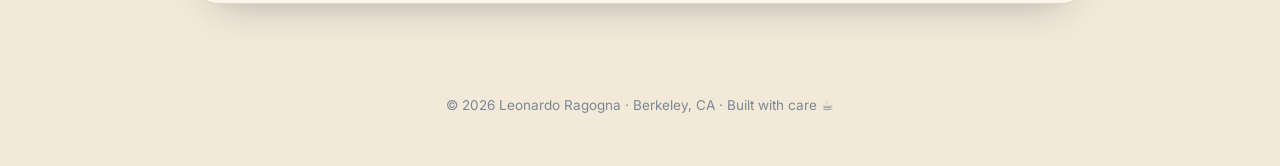
==== commit 584ec157: "Add interactive project cards with tilt, spin, and detail pages - Project cards now do a mouse-follo" ====
--- a/index.html
+++ b/index.html
@@ -100,12 +100,12 @@
         that are measured, reliable, and genuinely useful.
       </div>
       <div class="facts facts-3">
-        <div class="fact">
+        <div class="fact" data-tilt>
           <b class="locked-gpa" data-value="3.81">🔒</b>
           <span>GPA / 4.0</span>
         </div>
-        <div class="fact"><b>7</b><span>Research, industry &amp; service roles</span></div>
-        <div class="fact"><b>4</b><span>Languages spoken</span></div>
+        <div class="fact" data-tilt><b>7</b><span>Research, industry &amp; service roles</span></div>
+        <div class="fact" data-tilt><b>4</b><span>Languages spoken</span></div>
       </div>
     </section>
 
@@ -225,50 +225,66 @@
         <div class="rule"></div>
       </div>
       <div class="cards">
-        <div class="card">
-          <div class="tag">Robotics · Independent</div>
-          <h3>Autonomous Object-Sorting Rover</h3>
-          <p>A modular rover that navigates toward and sorts objects in real time — from CAD chassis to a self-trained perception stack.</p>
-          <div class="chips">
-            <span class="chip">SolidWorks</span>
-            <span class="chip">ROS 2</span>
-            <span class="chip">YOLO</span>
-            <span class="chip">OpenCV</span>
-          </div>
-        </div>
-        <div class="card">
-          <div class="tag">Embedded · Analytics</div>
-          <h3>ESP32 Manufacturing Time-Study Platform</h3>
-          <p>Hardware performance tracker paired with Python analytics to time, visualize, and report on 500+ production units across 15+ lines.</p>
-          <div class="chips">
-            <span class="chip">ESP32</span>
-            <span class="chip">Python</span>
-            <span class="chip">Pandas</span>
-            <span class="chip">Automation</span>
-          </div>
-        </div>
-        <div class="card">
-          <div class="tag">Biosignals · Hardware</div>
-          <h3>Flex EMG Acquisition System</h3>
-          <p>Low-noise EMG front end with active filtering and ADC interfacing, validated across three KiCad PCB spins and LTspice simulation.</p>
-          <div class="chips">
-            <span class="chip">KiCad</span>
-            <span class="chip">LTspice</span>
-            <span class="chip">Analog Design</span>
-            <span class="chip">Firmware</span>
-          </div>
-        </div>
-        <div class="card">
-          <div class="tag">Systems · Data</div>
-          <h3>BART Traction-Power Pipelines</h3>
-          <p>Python + SQL pipelines that clean SCADA telemetry and standardize energy metrics across electrical phases for reliability research.</p>
-          <div class="chips">
-            <span class="chip">Python</span>
-            <span class="chip">SQL</span>
-            <span class="chip">Jupyter</span>
-            <span class="chip">Data QA</span>
-          </div>
-        </div>
+        <a class="card" data-tilt href="projects/autonomous-sorting-rover.html">
+          <span class="card-glare" aria-hidden="true"></span>
+          <div class="card-inner">
+            <div class="tag">Robotics · Independent</div>
+            <h3>Autonomous Object-Sorting Rover</h3>
+            <p>A modular rover that navigates toward and sorts objects in real time — from CAD chassis to a self-trained perception stack.</p>
+            <div class="chips">
+              <span class="chip">SolidWorks</span>
+              <span class="chip">ROS 2</span>
+              <span class="chip">YOLO</span>
+              <span class="chip">OpenCV</span>
+            </div>
+            <span class="card-cta">View project <span class="arrow">→</span></span>
+          </div>
+        </a>
+        <a class="card" data-tilt href="projects/esp32-time-study.html">
+          <span class="card-glare" aria-hidden="true"></span>
+          <div class="card-inner">
+            <div class="tag">Embedded · Analytics</div>
+            <h3>ESP32 Manufacturing Time-Study Platform</h3>
+            <p>Hardware performance tracker paired with Python analytics to time, visualize, and report on 500+ production units across 15+ lines.</p>
+            <div class="chips">
+              <span class="chip">ESP32</span>
+              <span class="chip">Python</span>
+              <span class="chip">Pandas</span>
+              <span class="chip">Automation</span>
+            </div>
+            <span class="card-cta">View project <span class="arrow">→</span></span>
+          </div>
+        </a>
+        <a class="card" data-tilt href="projects/flex-emg.html">
+          <span class="card-glare" aria-hidden="true"></span>
+          <div class="card-inner">
+            <div class="tag">Biosignals · Hardware</div>
+            <h3>Flex EMG Acquisition System</h3>
+            <p>Low-noise EMG front end with active filtering and ADC interfacing, validated across three KiCad PCB spins and LTspice simulation.</p>
+            <div class="chips">
+              <span class="chip">KiCad</span>
+              <span class="chip">LTspice</span>
+              <span class="chip">Analog Design</span>
+              <span class="chip">Firmware</span>
+            </div>
+            <span class="card-cta">View project <span class="arrow">→</span></span>
+          </div>
+        </a>
+        <a class="card" data-tilt href="projects/bart-traction-power.html">
+          <span class="card-glare" aria-hidden="true"></span>
+          <div class="card-inner">
+            <div class="tag">Systems · Data</div>
+            <h3>BART Traction-Power Pipelines</h3>
+            <p>Python + SQL pipelines that clean SCADA telemetry and standardize energy metrics across electrical phases for reliability research.</p>
+            <div class="chips">
+              <span class="chip">Python</span>
+              <span class="chip">SQL</span>
+              <span class="chip">Jupyter</span>
+              <span class="chip">Data QA</span>
+            </div>
+            <span class="card-cta">View project <span class="arrow">→</span></span>
+          </div>
+        </a>
       </div>
     </section>
 
@@ -282,7 +298,7 @@
         <div class="rule"></div>
       </div>
       <div class="skill-grid">
-        <div class="skill-col">
+        <div class="skill-col" data-tilt>
           <h4><span class="ic">⚙️</span> Engineering</h4>
           <div class="chips">
             <span class="chip">SolidWorks</span>
@@ -296,7 +312,7 @@
             <span class="chip">Raspberry Pi</span>
           </div>
         </div>
-        <div class="skill-col">
+        <div class="skill-col" data-tilt>
           <h4><span class="ic">💻</span> Software</h4>
           <div class="chips">
             <span class="chip">Python</span>
@@ -312,7 +328,7 @@
             <span class="chip">Docker</span>
           </div>
         </div>
-        <div class="skill-col">
+        <div class="skill-col" data-tilt>
           <h4><span class="ic">🌐</span> Languages</h4>
           <div class="langs">
             <div class="lang-row"><span>English</span><span>Native</span></div>
@@ -334,19 +350,19 @@
         <div class="rule"></div>
       </div>
       <div class="orgs">
-        <div class="org-card">
+        <div class="org-card" data-tilt>
           <div class="org-ic">🤝</div>
           <h3>Alpha Sigma Phi</h3>
           <div class="org-role">VP of Service &amp; Philanthropy</div>
           <p>Lead chapter service and fundraising — planning philanthropy events, coordinating volunteers, and partnering with community organizations.</p>
         </div>
-        <div class="org-card">
+        <div class="org-card" data-tilt>
           <div class="org-ic">💾</div>
           <h3>Codeology</h3>
           <div class="org-role">Member · Software Development</div>
           <p>Berkeley's project-based software development club, building full-stack applications with a team through a semester-long development cycle.</p>
         </div>
-        <div class="org-card">
+        <div class="org-card" data-tilt>
           <div class="org-ic">🧠</div>
           <h3>Neurotech@Berkeley</h3>
           <div class="org-role">Devices Hardware Engineer</div>
@@ -365,7 +381,7 @@
         <div class="rule"></div>
       </div>
       <div class="edu">
-        <div class="edu-card">
+        <div class="edu-card" data-tilt>
           <span class="gpa locked-gpa" data-value="3.81 / 4.0">🔒</span>
           <h3>UC Berkeley</h3>
           <div class="sub">B.S. Electrical Engineering &amp; Computer Sciences</div>
@@ -375,7 +391,7 @@
             <li><b>Expected graduation:</b> Spring 2029 · Senior standing</li>
           </ul>
         </div>
-        <div class="edu-card">
+        <div class="edu-card" data-tilt>
           <h3>Certifications</h3>
           <div class="sub">Training &amp; credentials</div>
           <ul class="award-list">
@@ -476,6 +492,7 @@
     © 2026 Leonardo Ragogna · Berkeley, CA · Built with care ☕
   </footer>
 
+  <script src="js/cursor.js"></script>
   <script src="js/main.js"></script>
 
 </body>
--- a/css/styles.css
+++ b/css/styles.css
@@ -337,17 +337,47 @@
   display: grid;
   grid-template-columns: repeat(2, 1fr);
   gap: 20px;
+  perspective: 1000px;      /* 3D depth for the tilt effect */
 }
 @media (max-width: 640px) { .cards { grid-template-columns: 1fr; } }
 .card {
+  position: relative;
+  display: block;
   background: var(--surface);
   border: 1px solid var(--line);
   border-radius: 18px;
   padding: 26px;
   box-shadow: var(--shadow-sm);
-  transition: transform .18s ease, box-shadow .18s ease;
-}
-.card:hover { transform: translateY(-4px); box-shadow: var(--shadow); }
+  color: inherit;
+  text-decoration: none;
+  overflow: hidden;
+  transform-style: preserve-3d;
+  transition: transform .4s cubic-bezier(.22,1,.36,1), box-shadow .3s ease, border-color .3s ease;
+  will-change: transform;
+}
+/* JS drives the rotation; this hover is the graceful fallback */
+.card:hover { box-shadow: var(--shadow); border-color: var(--accent-soft); }
+.card.is-tilting { transition: box-shadow .3s ease, border-color .3s ease; }
+.card:focus-visible {
+  outline: 3px solid var(--accent-soft);
+  outline-offset: 3px;
+}
+/* Mouse-following sheen */
+.card-glare {
+  position: absolute;
+  inset: 0;
+  border-radius: inherit;
+  pointer-events: none;
+  opacity: 0;
+  transition: opacity .3s ease;
+  z-index: 1;
+}
+.card-inner {
+  position: relative;
+  display: block;
+  z-index: 2;
+  transform: translateZ(28px);   /* content floats above the card face */
+}
 .card .tag {
   font-size: 12px;
   font-weight: 700;
@@ -363,6 +393,59 @@
   color: var(--ink);
 }
 .card p { margin: 0 0 14px; color: var(--ink-soft); font-size: 15px; }
+.card-cta {
+  display: inline-flex;
+  align-items: center;
+  gap: 7px;
+  margin-top: 16px;
+  font-size: 13.5px;
+  font-weight: 600;
+  letter-spacing: .3px;
+  color: var(--accent-deep);
+}
+.card-cta .arrow { transition: transform .25s ease; }
+.card:hover .card-cta .arrow { transform: translateX(5px); }
+
+/* Click-to-open: a couple of spins, then zoom + fade into the project page */
+.card.spinning {
+  animation: cardSpin 1.25s cubic-bezier(.55, 0, .45, 1) forwards;
+  pointer-events: none;
+  z-index: 5;
+}
+.card.spinning .card-glare { opacity: 0 !important; }
+@keyframes cardSpin {
+  0%   { transform: rotateY(0deg) scale(1);        opacity: 1; box-shadow: var(--shadow); }
+  12%  { transform: rotateY(0deg) scale(1.05);     opacity: 1; box-shadow: var(--shadow); }
+  70%  { transform: rotateY(720deg) scale(1.08);   opacity: 1; box-shadow: var(--shadow); }
+  100% { transform: rotateY(900deg) scale(.62);    opacity: 0; box-shadow: var(--shadow); }
+}
+
+@media (prefers-reduced-motion: reduce) {
+  .card { transition: box-shadow .2s ease, border-color .2s ease; transform: none !important; }
+  .card-glare { display: none; }
+  .card.spinning { animation: none; }
+}
+
+/* Same mouse-follow movement on the other card tiles across the page */
+.fact[data-tilt],
+.org-card[data-tilt],
+.edu-card[data-tilt],
+.skill-col[data-tilt] {
+  transition: transform .4s cubic-bezier(.22, 1, .36, 1), box-shadow .3s ease, border-color .3s ease;
+  will-change: transform;
+}
+.fact.is-tilting,
+.org-card.is-tilting,
+.edu-card.is-tilting,
+.skill-col.is-tilting {
+  transition: box-shadow .3s ease, border-color .3s ease;
+}
+@media (prefers-reduced-motion: reduce) {
+  .fact[data-tilt],
+  .org-card[data-tilt],
+  .edu-card[data-tilt],
+  .skill-col[data-tilt] { transform: none !important; }
+}
 .chips { display: flex; flex-wrap: wrap; gap: 7px; }
 .chip {
   font-size: 12.5px;
@@ -856,3 +939,72 @@
   .bot-antenna .tip, .bot-eye { animation: none !important; }
   .intro { transition: opacity .3s ease; }
 }
+
+/* ================= Custom circle cursor ================= */
+.cursor-ring,
+.cursor-dot {
+  position: fixed;
+  top: 0;
+  left: 0;
+  border-radius: 50%;
+  pointer-events: none;
+  z-index: 9999;
+  opacity: 0;
+  will-change: transform;
+}
+.cursor-ring {
+  width: 26px;
+  height: 26px;
+  margin: -13px 0 0 -13px;
+  border: 1.5px solid rgba(47, 106, 168, .55);   /* --accent-deep, soft */
+  transition: opacity .3s ease, width .25s ease, height .25s ease,
+              margin .25s ease, background-color .25s ease, border-color .25s ease;
+}
+.cursor-dot {
+  width: 6px;
+  height: 6px;
+  margin: -3px 0 0 -3px;
+  background: var(--accent-deep);
+  transition: opacity .25s ease, width .18s ease, height .18s ease, margin .18s ease;
+}
+
+/* Reveal once the pointer is on the page */
+body.cursor-active .cursor-ring,
+body.cursor-active .cursor-dot { opacity: 1; }
+
+/* Grow the ring a little over interactive elements */
+body.cursor-hover .cursor-ring {
+  width: 44px;
+  height: 44px;
+  margin: -22px 0 0 -22px;
+  background-color: rgba(90, 155, 212, .10);
+  border-color: rgba(47, 106, 168, .8);
+}
+body.cursor-hover .cursor-dot {
+  width: 0;
+  height: 0;
+  margin: 0;
+}
+
+/* Pressed state — a quick squeeze */
+body.cursor-down .cursor-ring {
+  width: 20px;
+  height: 20px;
+  margin: -10px 0 0 -10px;
+}
+
+/* Hide the native cursor only while the custom one is active on a real pointer */
+@media (hover: hover) and (pointer: fine) {
+  body.cursor-active,
+  body.cursor-active a,
+  body.cursor-active button,
+  body.cursor-active .card,
+  body.cursor-active [role="button"] { cursor: none; }
+  /* keep a usable caret in text fields */
+  body.cursor-active input,
+  body.cursor-active textarea { cursor: auto; }
+}
+
+@media (prefers-reduced-motion: reduce) {
+  .cursor-ring { transition: opacity .3s ease; }
+}
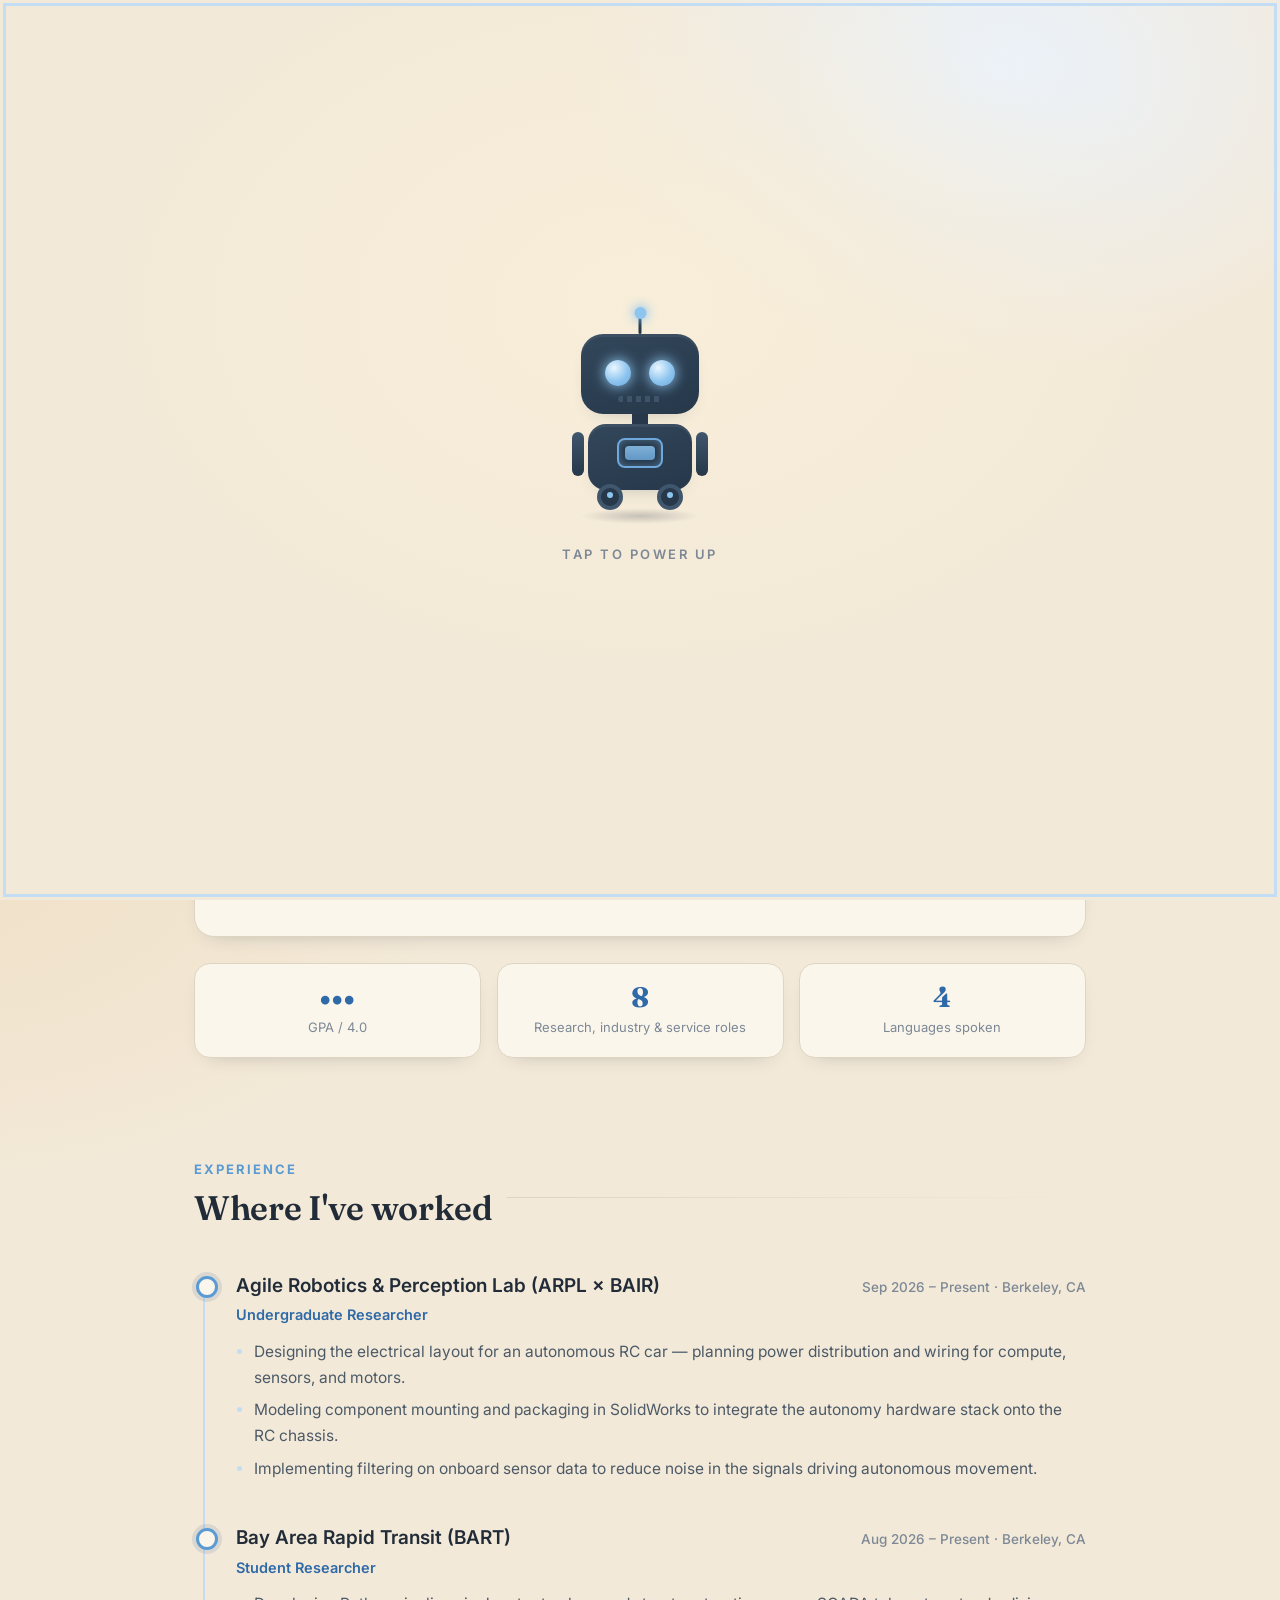
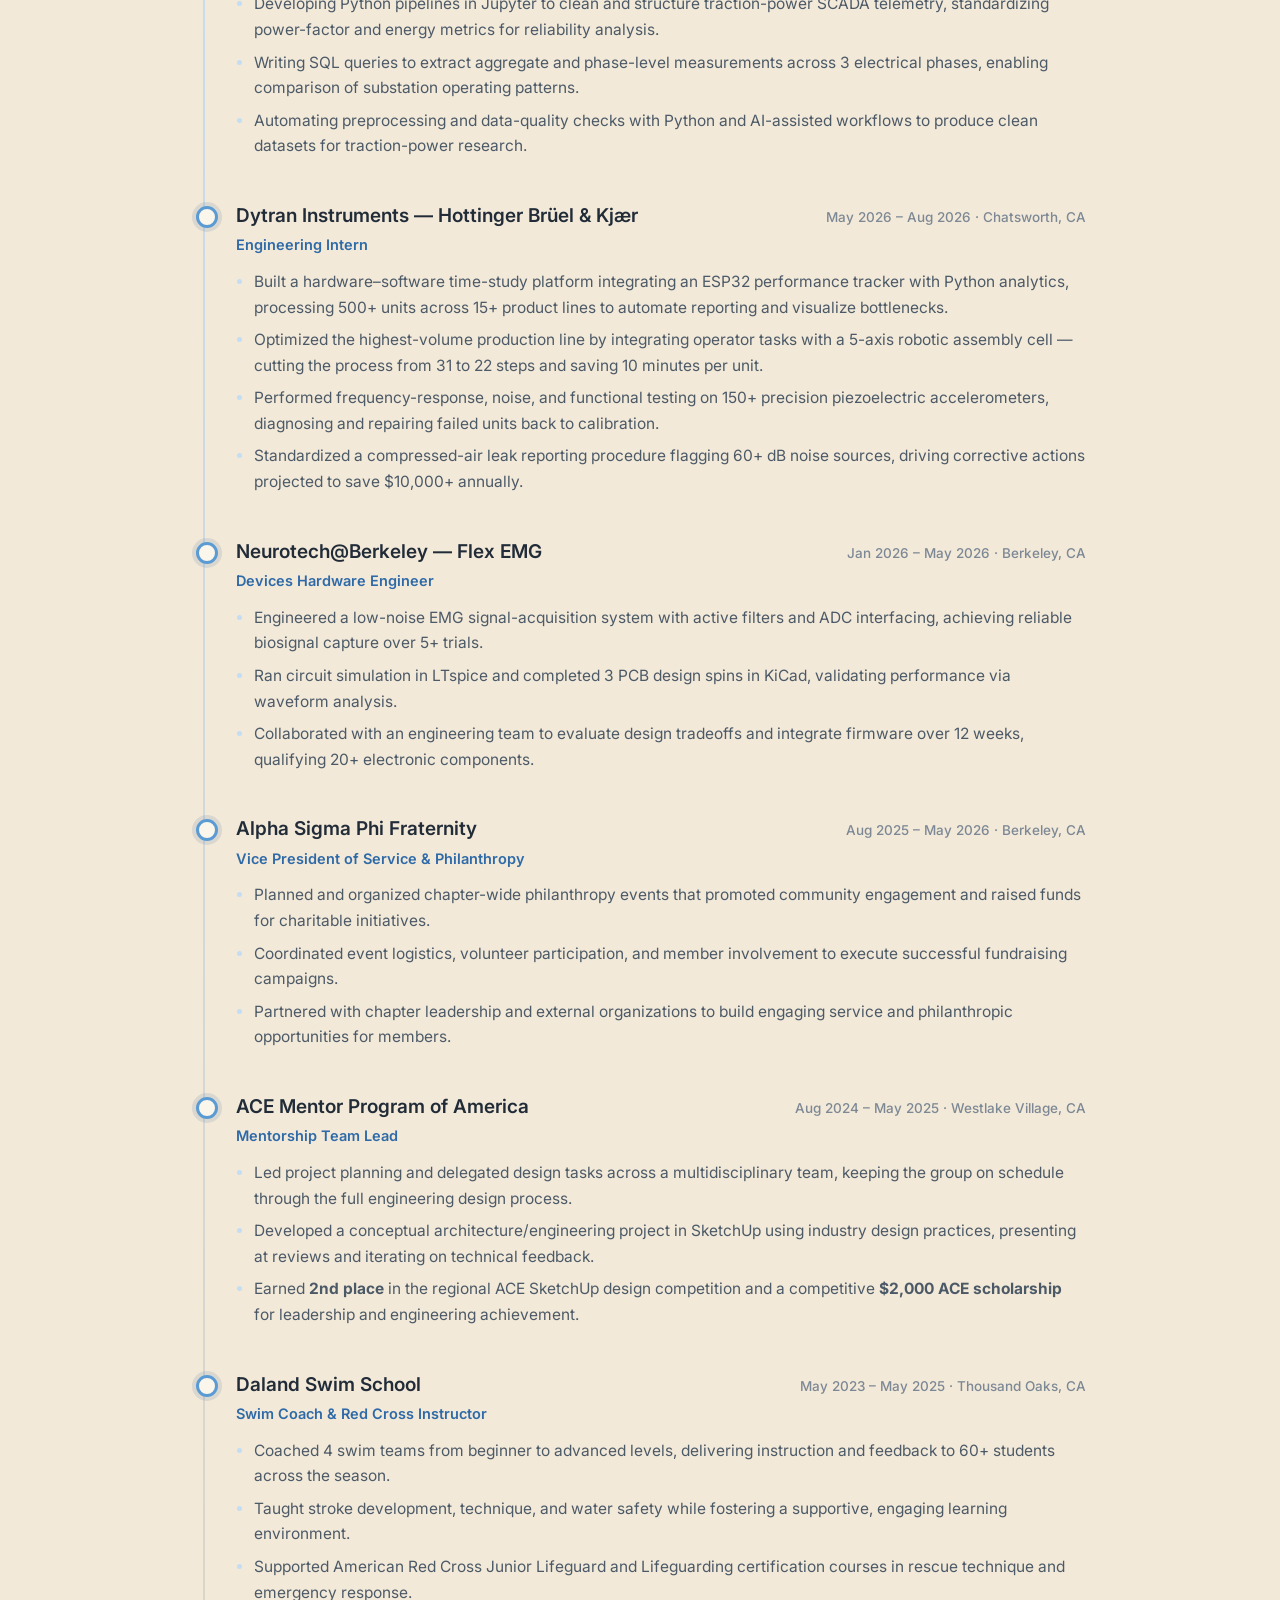
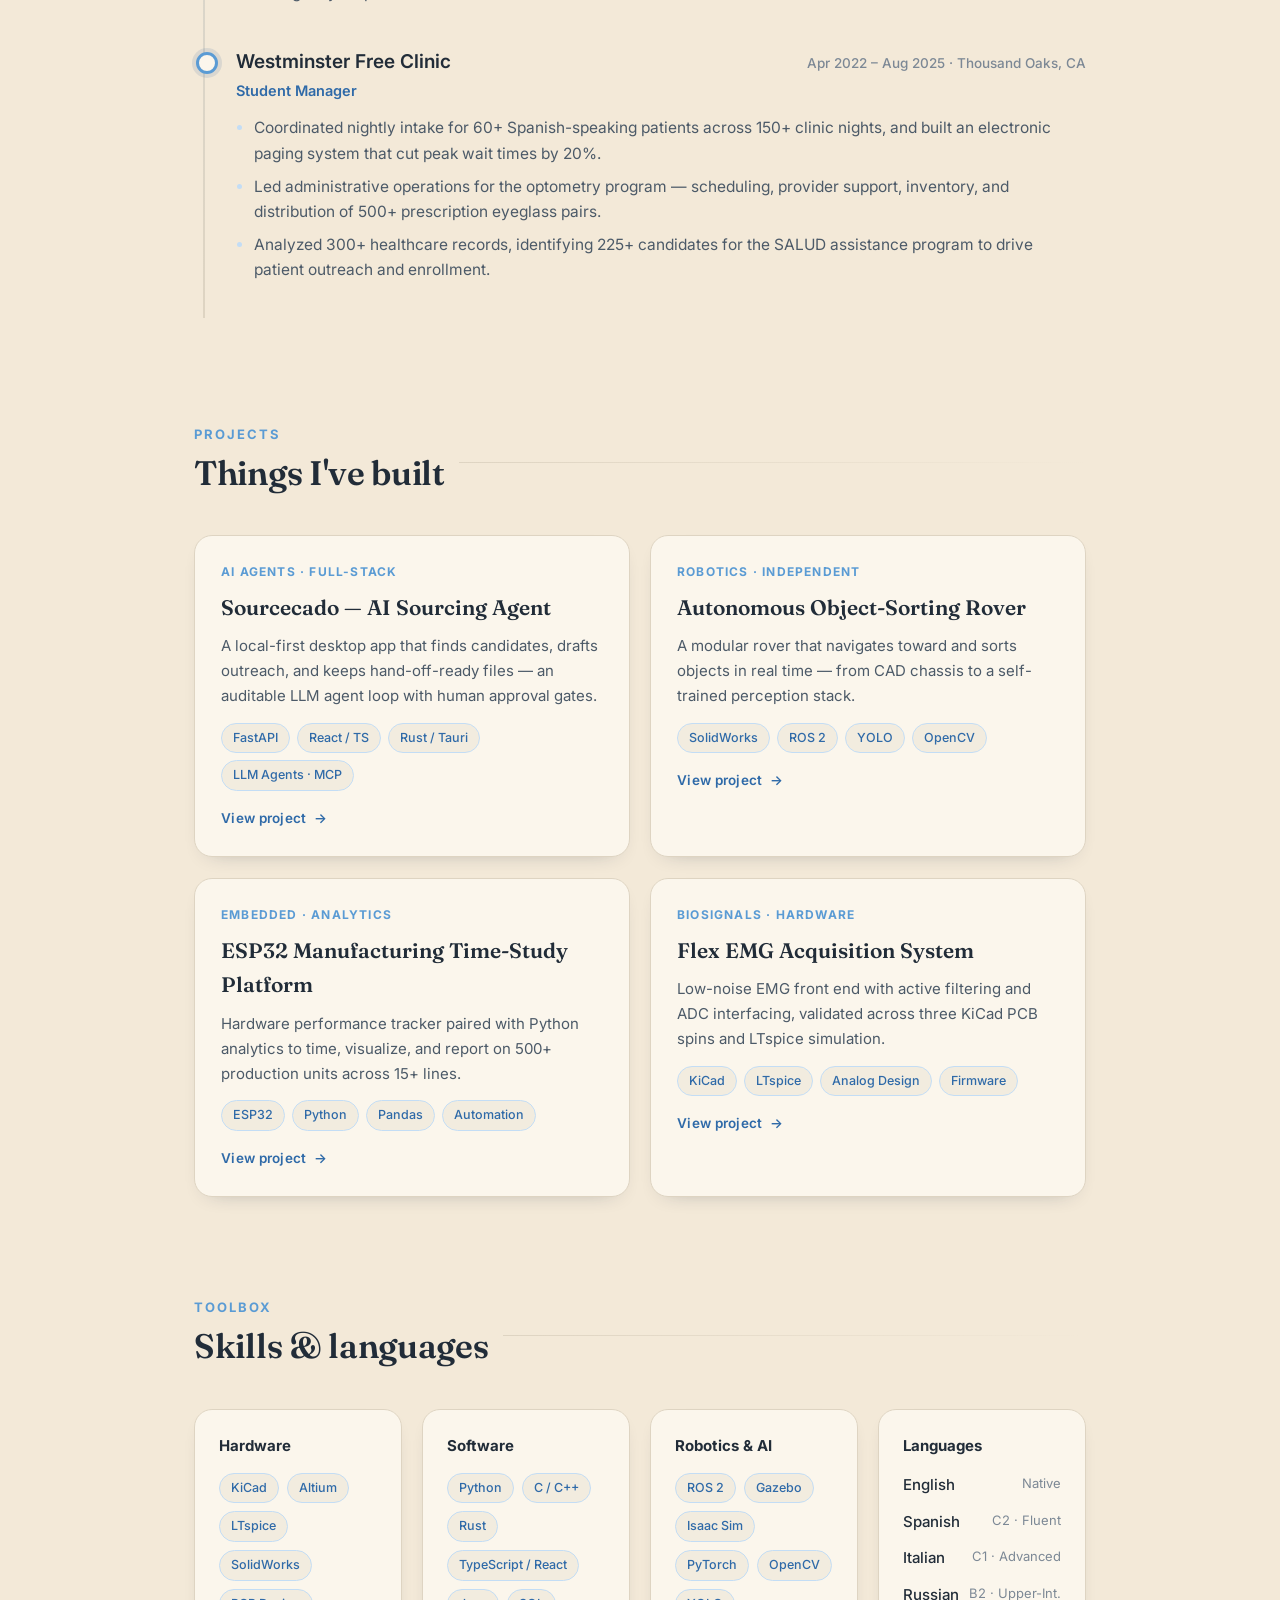
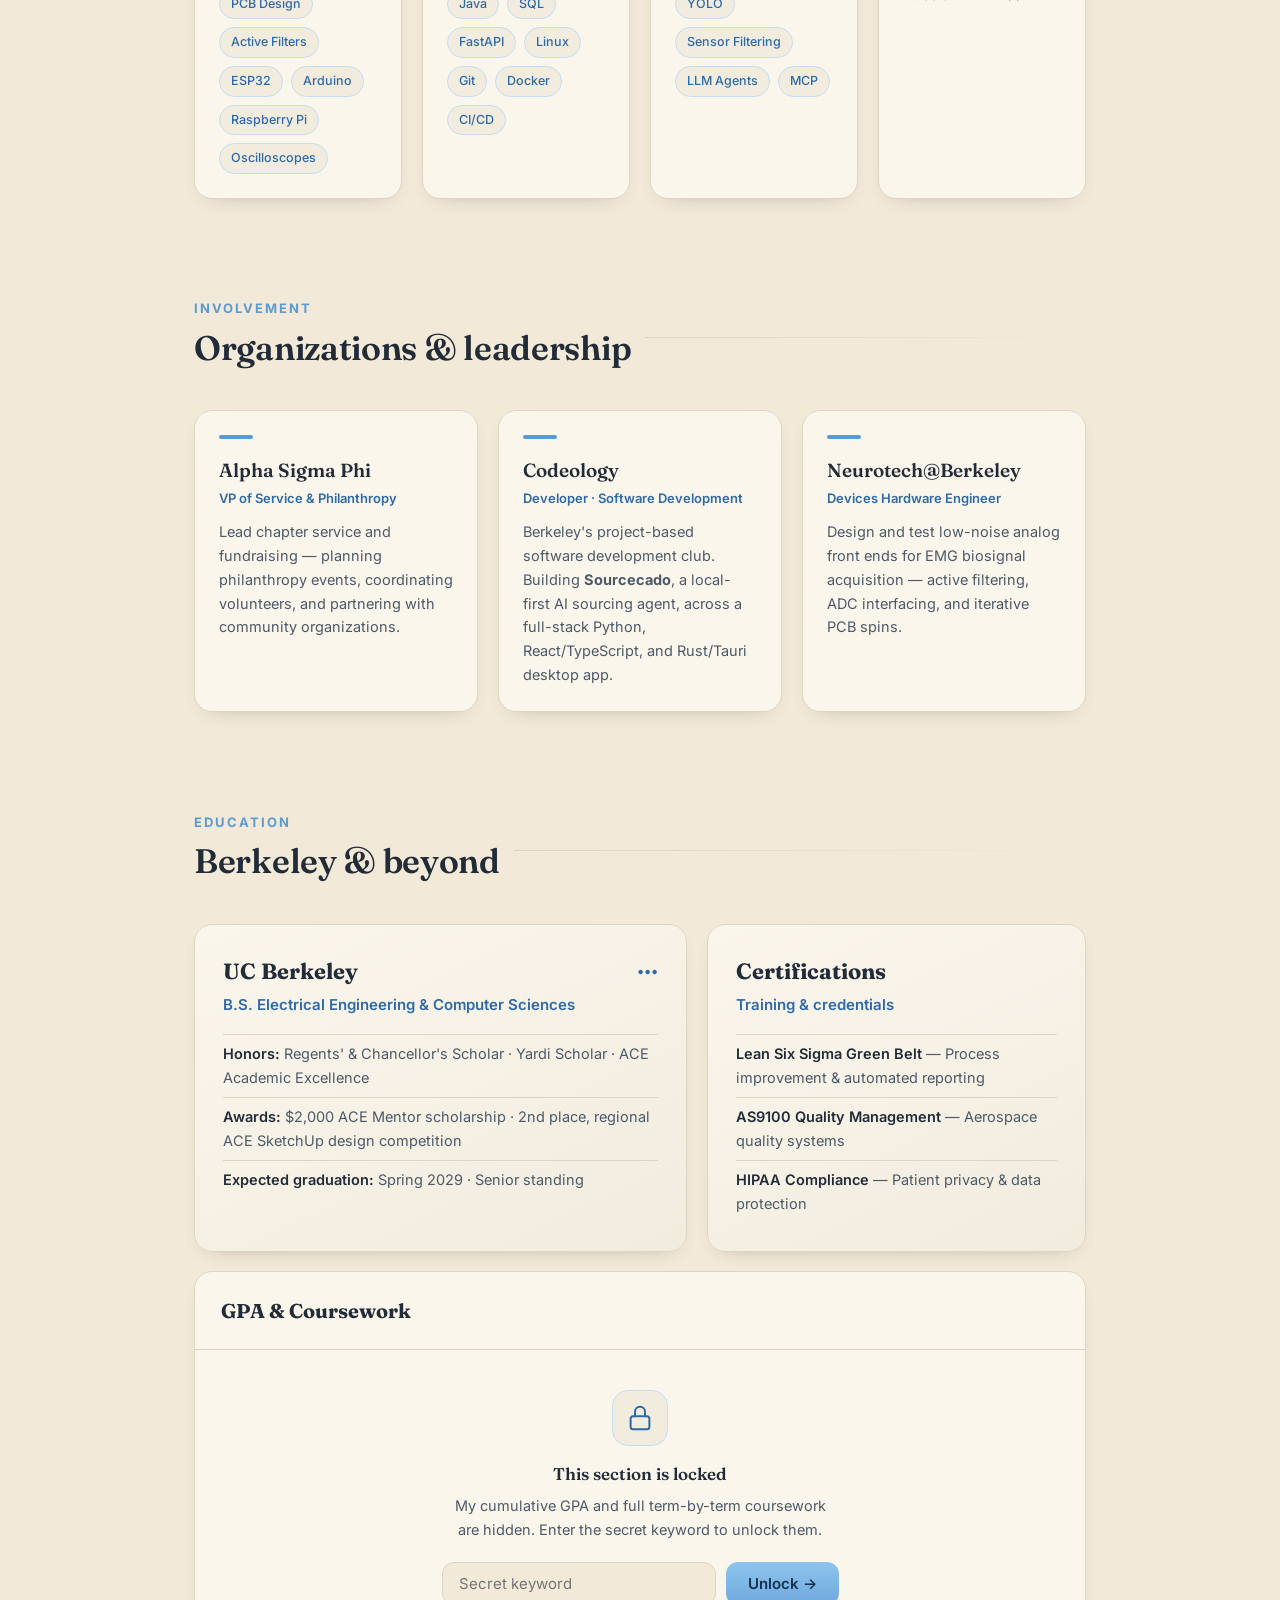
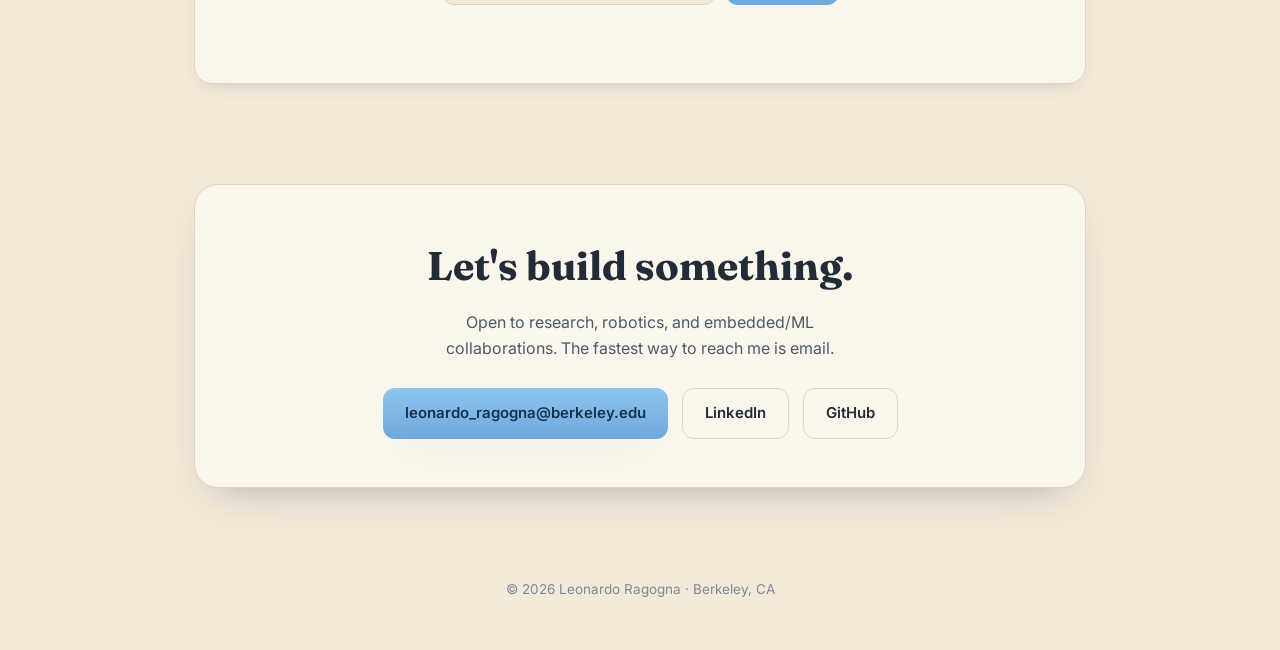
==== commit b828acdf: "udpate" ====
--- a/index.html
+++ b/index.html
@@ -54,7 +54,7 @@
   <header>
     <div class="wrap hero">
       <div class="hero-text">
-        <div class="badge"><span class="dot"></span> Incoming Researcher @ ARPL</div>
+        <div class="badge"><span class="dot"></span> Undergraduate Researcher @ ARPL × BAIR</div>
         <h1>Leonardo Ragogna</h1>
         <p class="tagline">
           EECS student at UC&nbsp;Berkeley building at the intersection of
@@ -93,18 +93,19 @@
       </div>
       <div class="about">
         I'm a <strong>B.S. Electrical Engineering &amp; Computer Sciences</strong> student at
-        UC&nbsp;Berkeley, and an <strong>incoming researcher at ARPL</strong>. My work spans
-        low-noise circuit design, autonomous robotics on ROS&nbsp;2, and Python data pipelines — from
-        hardware benches and PCB spins to computer-vision models and production-line automation. I like
-        problems that live where <strong>hardware meets software</strong>, and I care about building things
-        that are measured, reliable, and genuinely useful.
+        UC&nbsp;Berkeley and an <strong>undergraduate researcher at ARPL&nbsp;×&nbsp;BAIR</strong>, where I
+        build autonomy hardware for an autonomous RC car. My work spans low-noise circuit design, autonomous
+        robotics on ROS&nbsp;2, AI agents, and Python data pipelines — from hardware benches and PCB spins to
+        computer-vision models and production-line automation. I like problems that live where
+        <strong>hardware meets software</strong>, and I care about building things that are measured,
+        reliable, and genuinely useful.
       </div>
       <div class="facts facts-3">
         <div class="fact" data-tilt>
-          <b class="locked-gpa" data-value="3.81">🔒</b>
+          <b class="locked-gpa" data-value="3.81">•••</b>
           <span>GPA / 4.0</span>
         </div>
-        <div class="fact" data-tilt><b>7</b><span>Research, industry &amp; service roles</span></div>
+        <div class="fact" data-tilt><b>8</b><span>Research, industry &amp; service roles</span></div>
         <div class="fact" data-tilt><b>4</b><span>Languages spoken</span></div>
       </div>
     </section>
@@ -122,6 +123,19 @@
 
         <div class="job">
           <div class="job-top">
+            <h3>Agile Robotics &amp; Perception Lab (ARPL × BAIR)</h3>
+            <div class="when">Sep 2026 – Present · Berkeley, CA</div>
+          </div>
+          <div class="role">Undergraduate Researcher</div>
+          <ul>
+            <li>Designing the electrical layout for an autonomous RC car — planning power distribution and wiring for compute, sensors, and motors.</li>
+            <li>Modeling component mounting and packaging in SolidWorks to integrate the autonomy hardware stack onto the RC chassis.</li>
+            <li>Implementing filtering on onboard sensor data to reduce noise in the signals driving autonomous movement.</li>
+          </ul>
+        </div>
+
+        <div class="job">
+          <div class="job-top">
             <h3>Bay Area Rapid Transit (BART)</h3>
             <div class="when">Aug 2026 – Present · Berkeley, CA</div>
           </div>
@@ -225,6 +239,21 @@
         <div class="rule"></div>
       </div>
       <div class="cards">
+        <a class="card" data-tilt href="projects/sourcecado.html">
+          <span class="card-glare" aria-hidden="true"></span>
+          <div class="card-inner">
+            <div class="tag">AI Agents · Full-Stack</div>
+            <h3>Sourcecado — AI Sourcing Agent</h3>
+            <p>A local-first desktop app that finds candidates, drafts outreach, and keeps hand-off-ready files — an auditable LLM agent loop with human approval gates.</p>
+            <div class="chips">
+              <span class="chip">FastAPI</span>
+              <span class="chip">React / TS</span>
+              <span class="chip">Rust / Tauri</span>
+              <span class="chip">LLM Agents · MCP</span>
+            </div>
+            <span class="card-cta">View project <span class="arrow">→</span></span>
+          </div>
+        </a>
         <a class="card" data-tilt href="projects/autonomous-sorting-rover.html">
           <span class="card-glare" aria-hidden="true"></span>
           <div class="card-inner">
@@ -270,21 +299,6 @@
             <span class="card-cta">View project <span class="arrow">→</span></span>
           </div>
         </a>
-        <a class="card" data-tilt href="projects/bart-traction-power.html">
-          <span class="card-glare" aria-hidden="true"></span>
-          <div class="card-inner">
-            <div class="tag">Systems · Data</div>
-            <h3>BART Traction-Power Pipelines</h3>
-            <p>Python + SQL pipelines that clean SCADA telemetry and standardize energy metrics across electrical phases for reliability research.</p>
-            <div class="chips">
-              <span class="chip">Python</span>
-              <span class="chip">SQL</span>
-              <span class="chip">Jupyter</span>
-              <span class="chip">Data QA</span>
-            </div>
-            <span class="card-cta">View project <span class="arrow">→</span></span>
-          </div>
-        </a>
       </div>
     </section>
 
@@ -299,37 +313,52 @@
       </div>
       <div class="skill-grid">
         <div class="skill-col" data-tilt>
-          <h4><span class="ic">⚙️</span> Engineering</h4>
+          <h4>Hardware</h4>
           <div class="chips">
-            <span class="chip">SolidWorks</span>
             <span class="chip">KiCad</span>
             <span class="chip">Altium</span>
             <span class="chip">LTspice</span>
-            <span class="chip">SketchUp</span>
-            <span class="chip">Gazebo</span>
-            <span class="chip">Isaac Sim</span>
-            <span class="chip">Microcontrollers</span>
+            <span class="chip">SolidWorks</span>
+            <span class="chip">PCB Design</span>
+            <span class="chip">Active Filters</span>
+            <span class="chip">ESP32</span>
+            <span class="chip">Arduino</span>
             <span class="chip">Raspberry Pi</span>
+            <span class="chip">Oscilloscopes</span>
           </div>
         </div>
         <div class="skill-col" data-tilt>
-          <h4><span class="ic">💻</span> Software</h4>
+          <h4>Software</h4>
           <div class="chips">
             <span class="chip">Python</span>
             <span class="chip">C / C++</span>
+            <span class="chip">Rust</span>
+            <span class="chip">TypeScript / React</span>
             <span class="chip">Java</span>
-            <span class="chip">Assembly</span>
-            <span class="chip">ROS 2</span>
-            <span class="chip">PyTorch</span>
-            <span class="chip">OpenCV</span>
             <span class="chip">SQL</span>
+            <span class="chip">FastAPI</span>
             <span class="chip">Linux</span>
             <span class="chip">Git</span>
             <span class="chip">Docker</span>
+            <span class="chip">CI/CD</span>
           </div>
         </div>
         <div class="skill-col" data-tilt>
-          <h4><span class="ic">🌐</span> Languages</h4>
+          <h4>Robotics &amp; AI</h4>
+          <div class="chips">
+            <span class="chip">ROS 2</span>
+            <span class="chip">Gazebo</span>
+            <span class="chip">Isaac Sim</span>
+            <span class="chip">PyTorch</span>
+            <span class="chip">OpenCV</span>
+            <span class="chip">YOLO</span>
+            <span class="chip">Sensor Filtering</span>
+            <span class="chip">LLM Agents</span>
+            <span class="chip">MCP</span>
+          </div>
+        </div>
+        <div class="skill-col" data-tilt>
+          <h4>Languages</h4>
           <div class="langs">
             <div class="lang-row"><span>English</span><span>Native</span></div>
             <div class="lang-row"><span>Spanish</span><span>C2 · Fluent</span></div>
@@ -351,19 +380,19 @@
       </div>
       <div class="orgs">
         <div class="org-card" data-tilt>
-          <div class="org-ic">🤝</div>
+          <div class="org-ic"></div>
           <h3>Alpha Sigma Phi</h3>
           <div class="org-role">VP of Service &amp; Philanthropy</div>
           <p>Lead chapter service and fundraising — planning philanthropy events, coordinating volunteers, and partnering with community organizations.</p>
         </div>
         <div class="org-card" data-tilt>
-          <div class="org-ic">💾</div>
+          <div class="org-ic"></div>
           <h3>Codeology</h3>
-          <div class="org-role">Member · Software Development</div>
-          <p>Berkeley's project-based software development club, building full-stack applications with a team through a semester-long development cycle.</p>
+          <div class="org-role">Developer · Software Development</div>
+          <p>Berkeley's project-based software development club. Building <strong>Sourcecado</strong>, a local-first AI sourcing agent, across a full-stack Python, React/TypeScript, and Rust/Tauri desktop app.</p>
         </div>
         <div class="org-card" data-tilt>
-          <div class="org-ic">🧠</div>
+          <div class="org-ic"></div>
           <h3>Neurotech@Berkeley</h3>
           <div class="org-role">Devices Hardware Engineer</div>
           <p>Design and test low-noise analog front ends for EMG biosignal acquisition — active filtering, ADC interfacing, and iterative PCB spins.</p>
@@ -382,7 +411,7 @@
       </div>
       <div class="edu">
         <div class="edu-card" data-tilt>
-          <span class="gpa locked-gpa" data-value="3.81 / 4.0">🔒</span>
+          <span class="gpa locked-gpa" data-value="3.81 / 4.0">•••</span>
           <h3>UC Berkeley</h3>
           <div class="sub">B.S. Electrical Engineering &amp; Computer Sciences</div>
           <ul class="award-list">
@@ -411,7 +440,7 @@
 
         <!-- Lock gate -->
         <div class="lock-gate" id="lockGate">
-          <div class="lock-ic">🔒</div>
+          <div class="lock-ic"><svg viewBox="0 0 24 24" width="30" height="30" fill="none" stroke="currentColor" stroke-width="1.6" stroke-linecap="round" stroke-linejoin="round" aria-hidden="true"><rect x="4.5" y="10.5" width="15" height="10.5" rx="2"/><path d="M8 10.5V7a4 4 0 0 1 8 0v3.5"/></svg></div>
           <h4>This section is locked</h4>
           <p>My cumulative GPA and full term-by-term coursework are hidden. Enter the secret keyword to unlock them.</p>
           <form class="lock-form" id="lockForm" autocomplete="off">
@@ -489,7 +518,7 @@
   </main>
 
   <footer>
-    © 2026 Leonardo Ragogna · Berkeley, CA · Built with care ☕
+    © 2026 Leonardo Ragogna · Berkeley, CA
   </footer>
 
   <script src="js/cursor.js"></script>
--- a/css/styles.css
+++ b/css/styles.css
@@ -190,6 +190,7 @@
   height: 230px;
   border-radius: 50%;
   object-fit: cover;
+  object-position: center 22%;
   border: 5px solid var(--surface);
   box-shadow: var(--shadow);
   display: block;
@@ -460,7 +461,7 @@
 /* ---------- Skills ---------- */
 .skill-grid {
   display: grid;
-  grid-template-columns: repeat(3, 1fr);
+  grid-template-columns: repeat(auto-fit, minmax(200px, 1fr));
   gap: 20px;
 }
 @media (max-width: 720px) { .skill-grid { grid-template-columns: 1fr; } }
@@ -507,13 +508,10 @@
 }
 .org-card:hover { transform: translateY(-4px); box-shadow: var(--shadow); }
 .org-card .org-ic {
-  width: 42px; height: 42px;
-  border-radius: 12px;
-  display: grid; place-items: center;
-  font-size: 20px;
-  background: var(--surface-alt);
-  border: 1px solid var(--accent-soft);
-  margin-bottom: 14px;
+  width: 34px; height: 4px;
+  border-radius: 999px;
+  background: var(--accent);
+  margin-bottom: 16px;
 }
 .org-card h3 {
   font-family: "Fraunces", serif;
@@ -598,7 +596,7 @@
   margin: 0 auto 14px;
   border-radius: 16px;
   display: grid; place-items: center;
-  font-size: 26px;
+  color: var(--accent-deep);
   background: var(--surface-alt);
   border: 1px solid var(--accent-soft);
 }
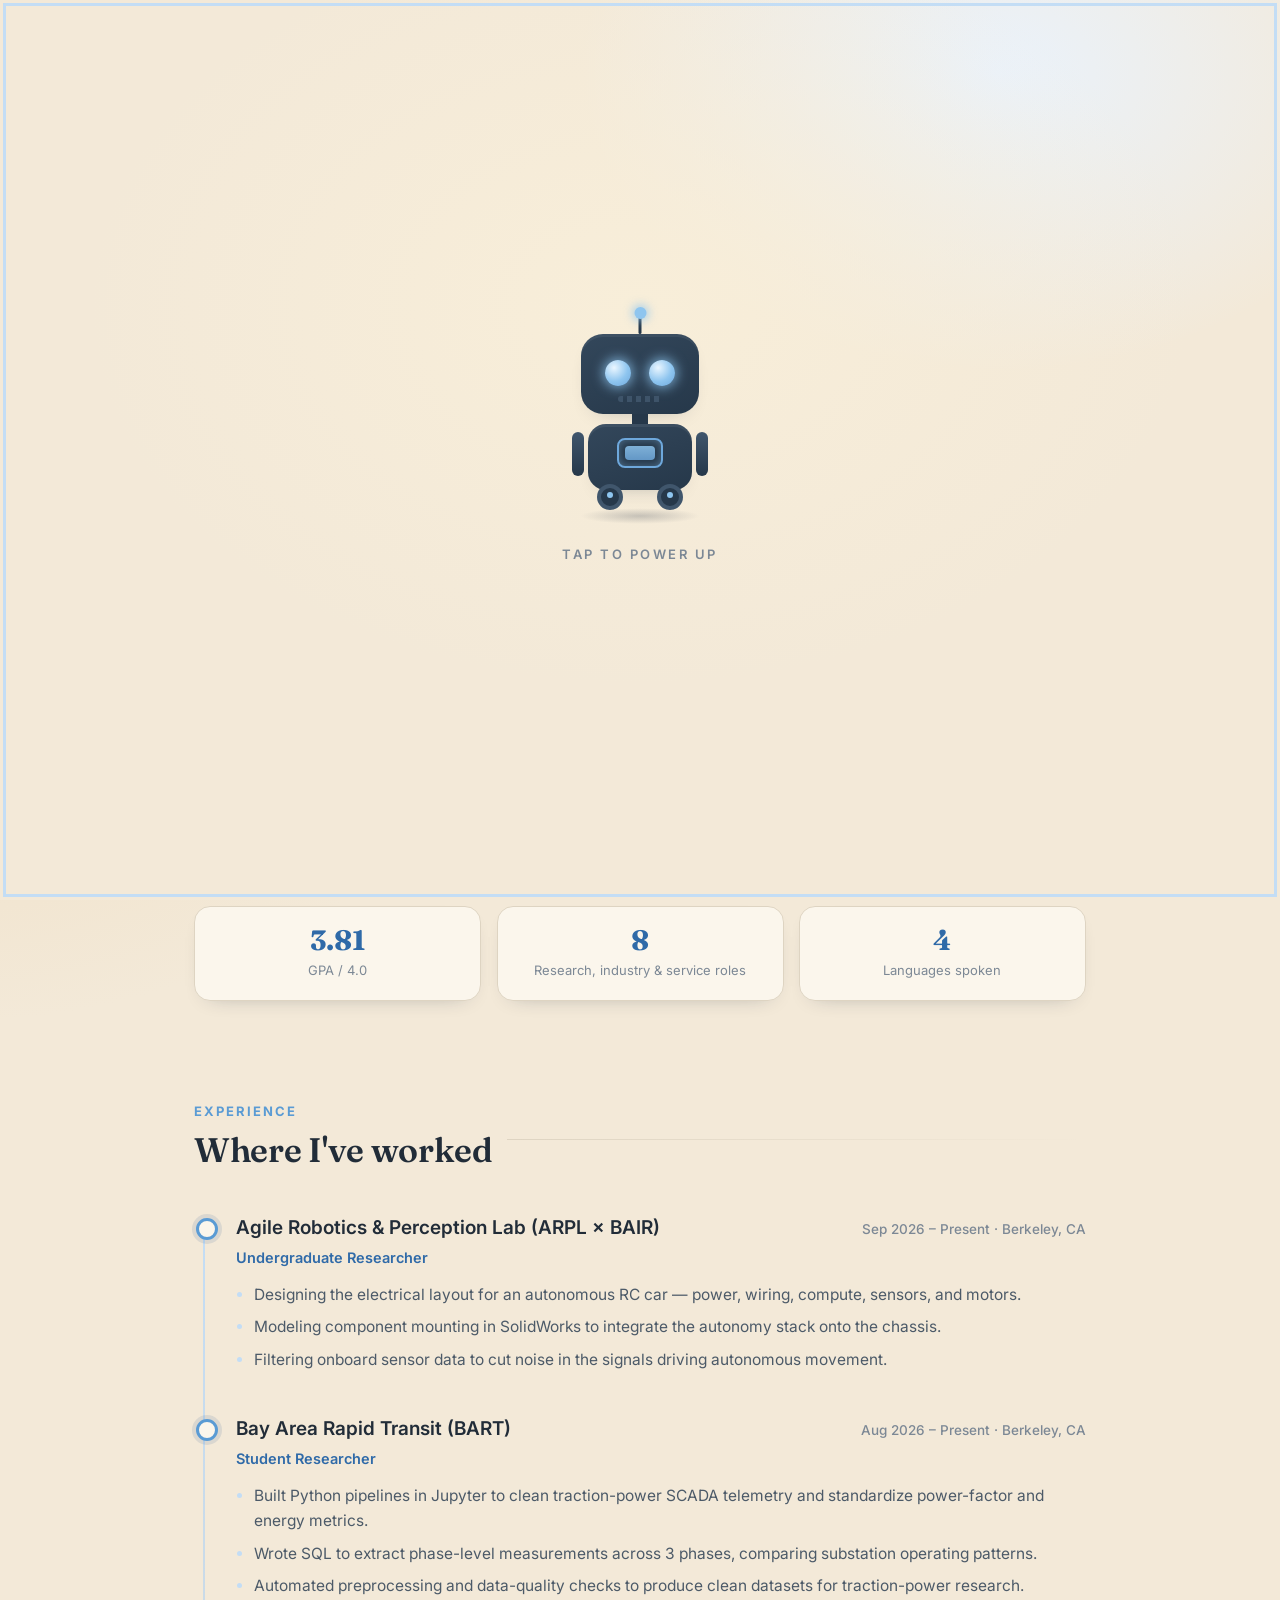
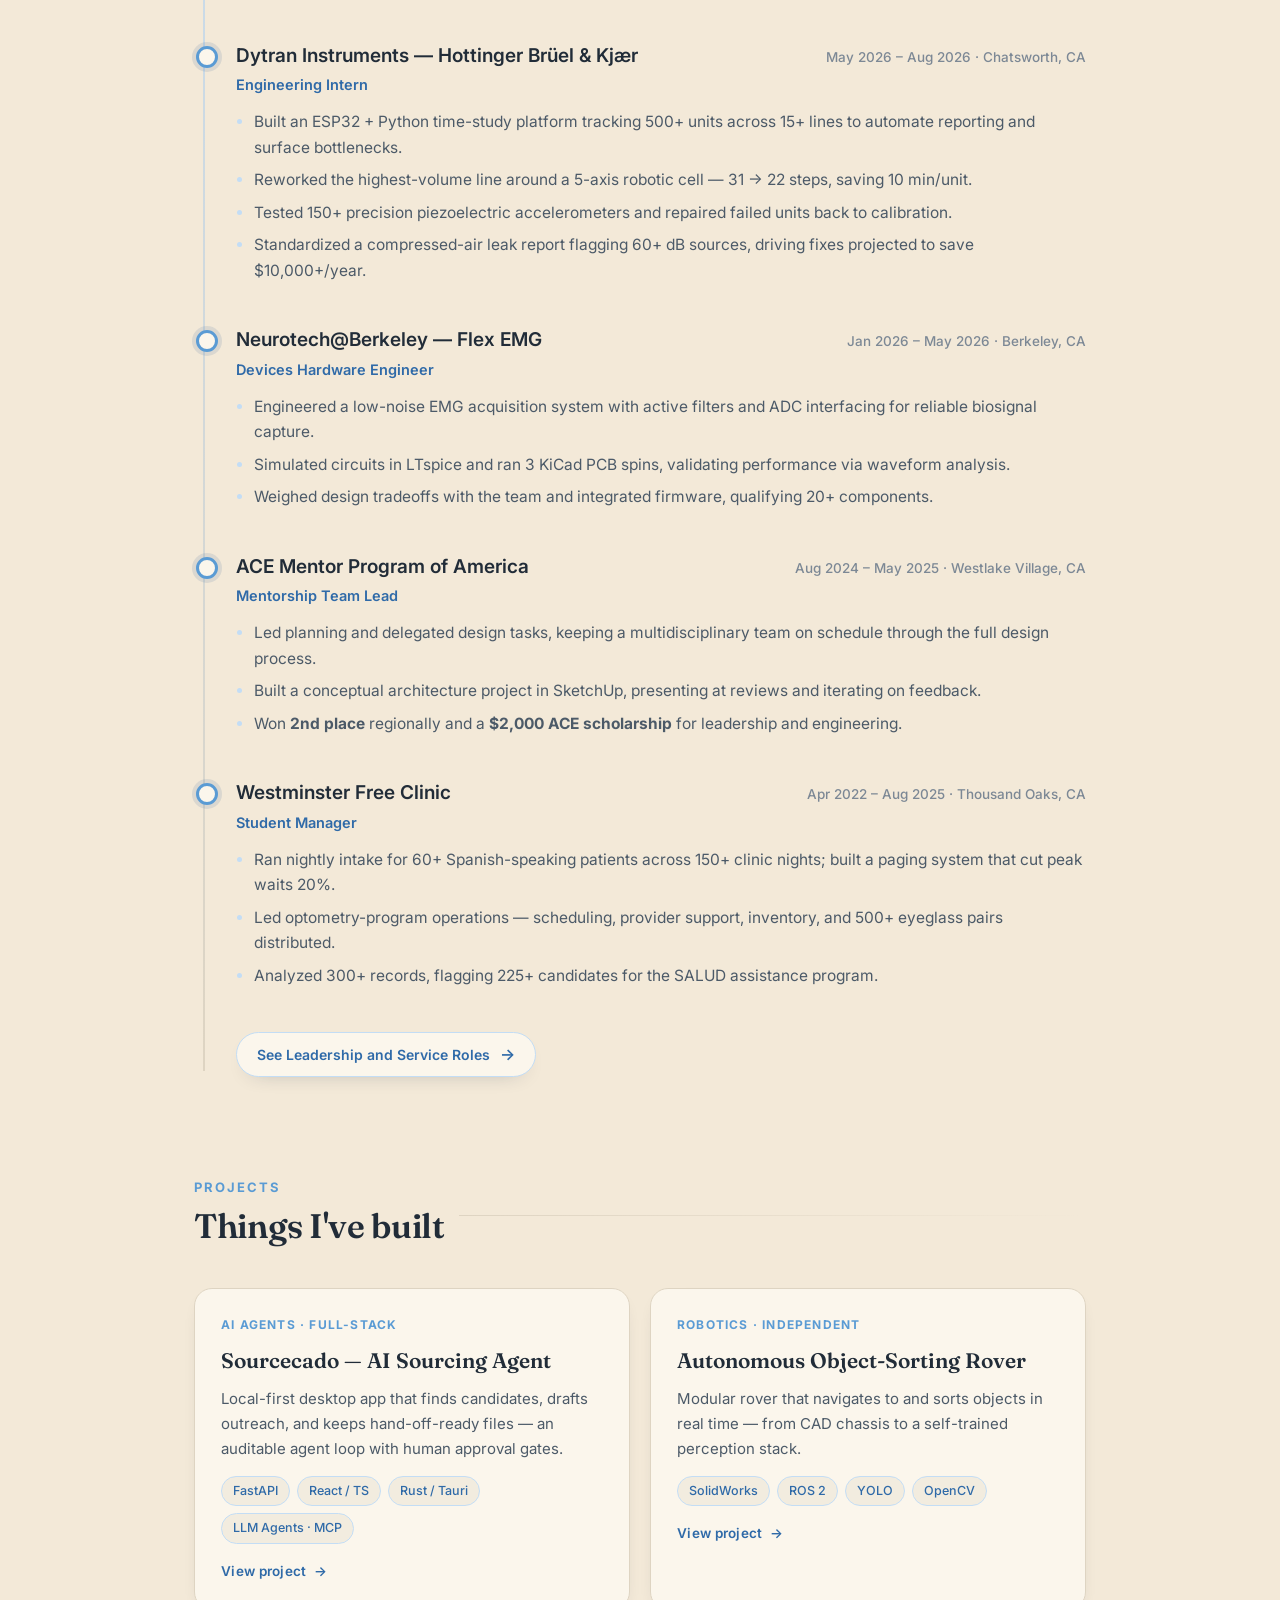
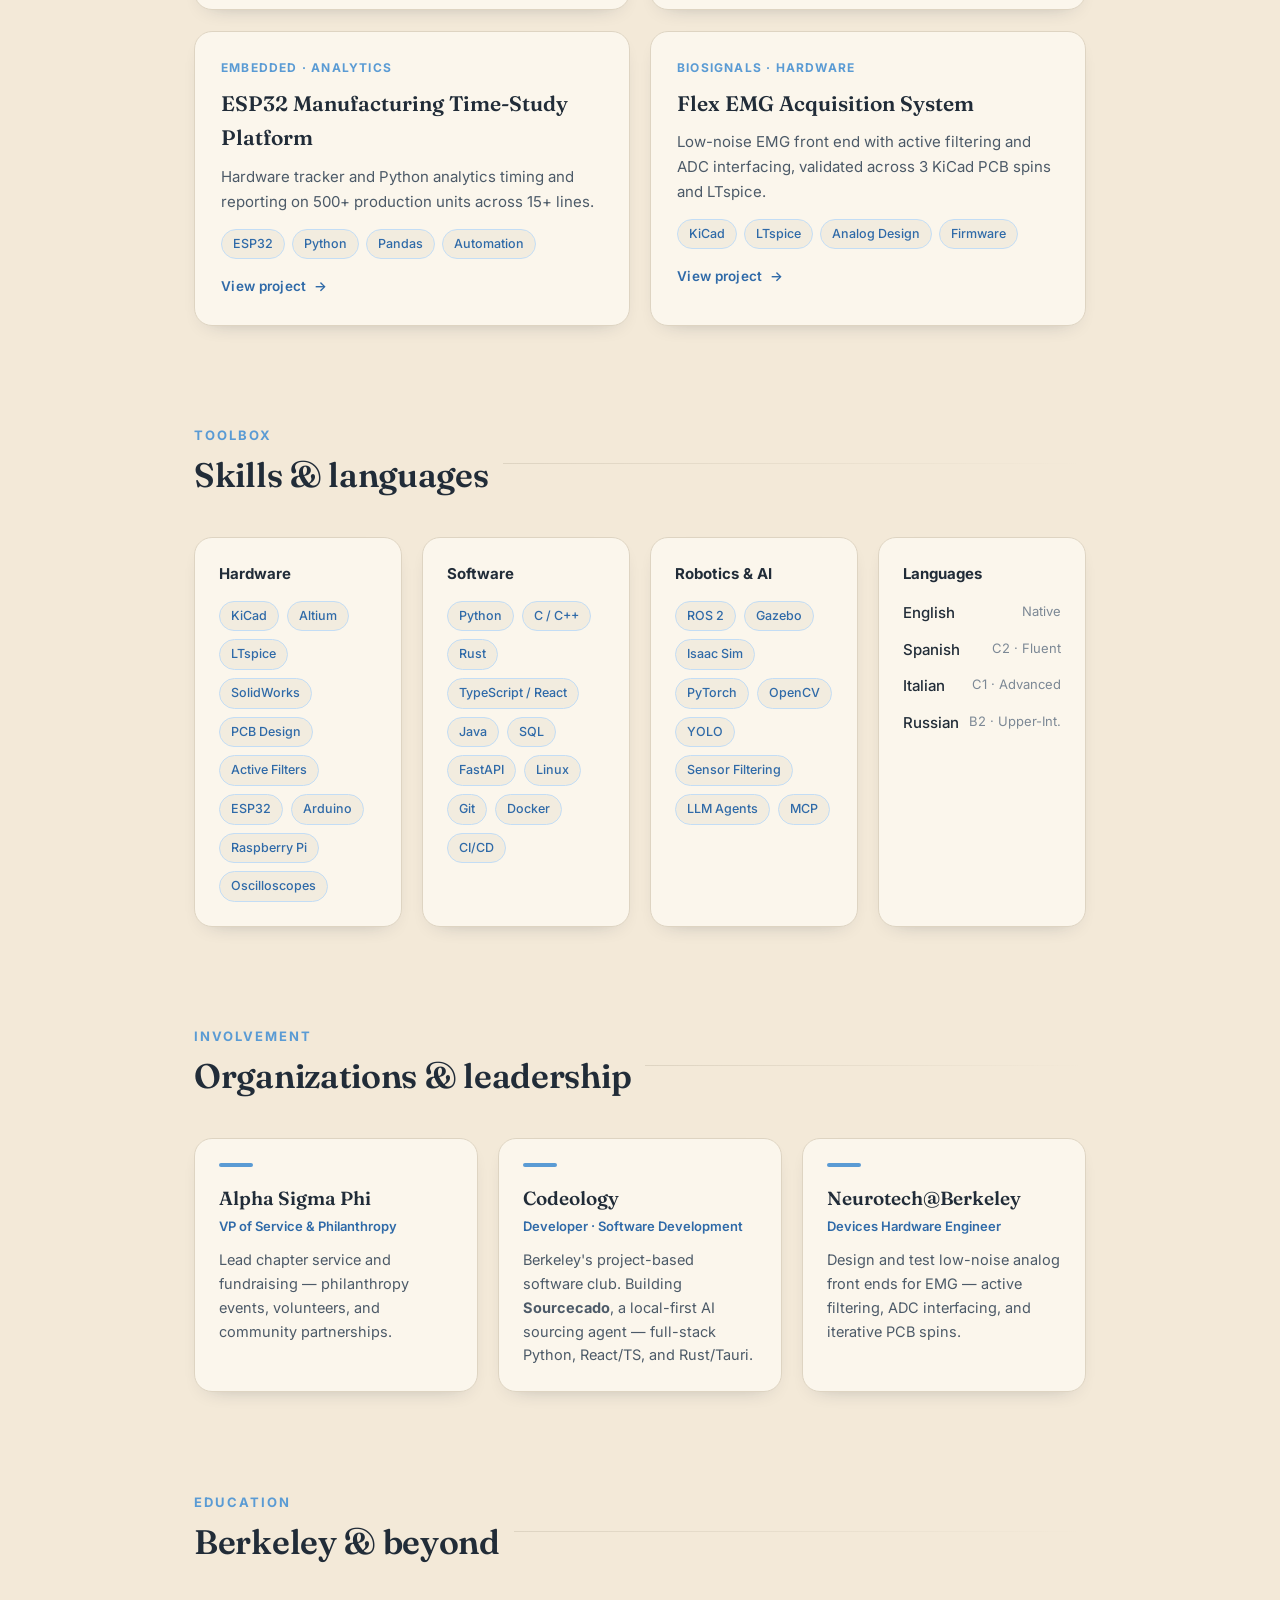
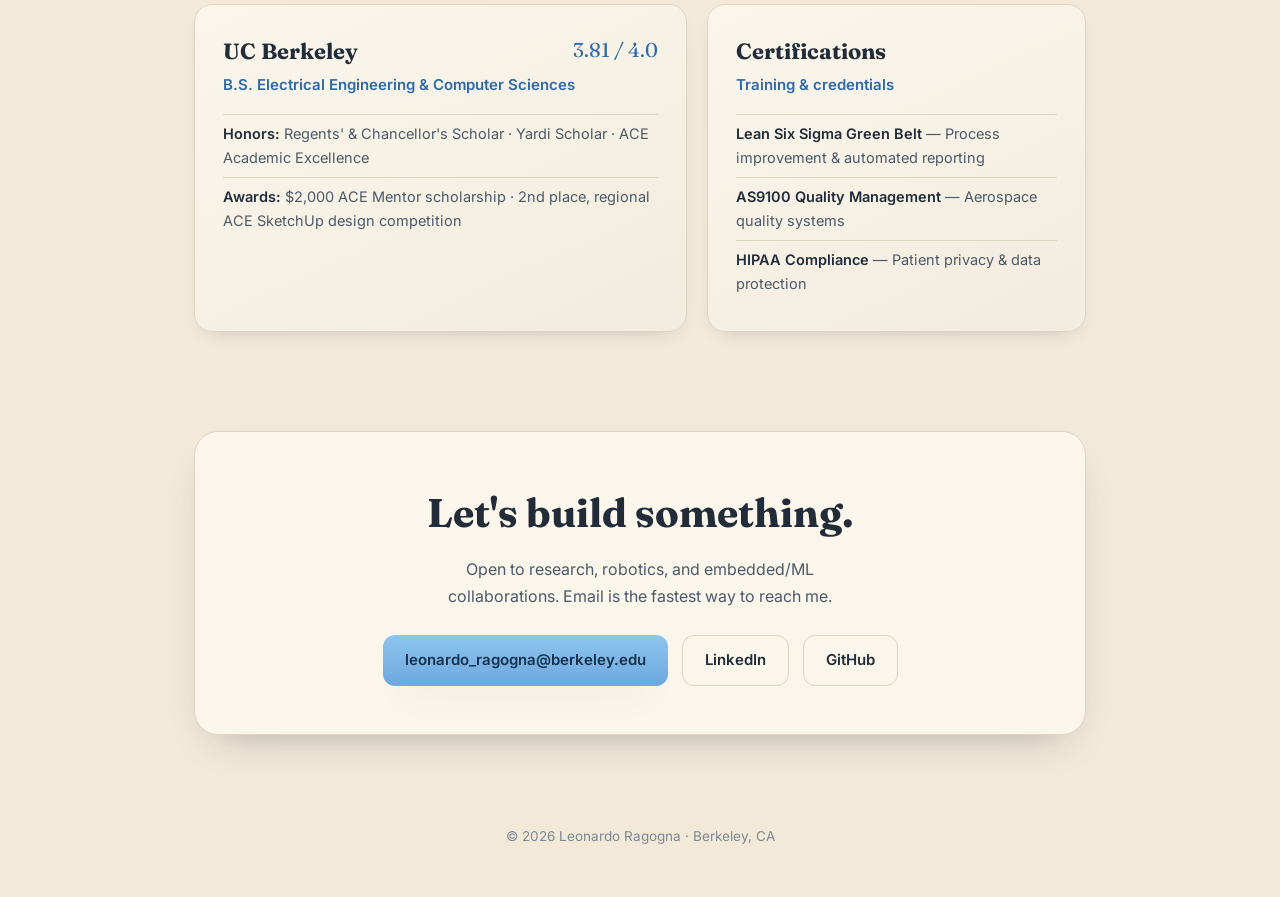
==== commit 691c7466: "new changes" ====
--- a/index.html
+++ b/index.html
@@ -92,17 +92,15 @@
         <div class="rule"></div>
       </div>
       <div class="about">
-        I'm a <strong>B.S. Electrical Engineering &amp; Computer Sciences</strong> student at
-        UC&nbsp;Berkeley and an <strong>undergraduate researcher at ARPL&nbsp;×&nbsp;BAIR</strong>, where I
-        build autonomy hardware for an autonomous RC car. My work spans low-noise circuit design, autonomous
-        robotics on ROS&nbsp;2, AI agents, and Python data pipelines — from hardware benches and PCB spins to
-        computer-vision models and production-line automation. I like problems that live where
-        <strong>hardware meets software</strong>, and I care about building things that are measured,
-        reliable, and genuinely useful.
+        I'm an <strong>EECS</strong> student at UC&nbsp;Berkeley and an
+        <strong>undergraduate researcher at ARPL&nbsp;×&nbsp;BAIR</strong>, building autonomy hardware for an
+        autonomous RC car. My work spans low-noise circuit design, ROS&nbsp;2 robotics, AI agents, and Python
+        data pipelines. I like problems where <strong>hardware meets software</strong> — and building things
+        that are measured, reliable, and useful.
       </div>
       <div class="facts facts-3">
         <div class="fact" data-tilt>
-          <b class="locked-gpa" data-value="3.81">•••</b>
+          <b>3.81</b>
           <span>GPA / 4.0</span>
         </div>
         <div class="fact" data-tilt><b>8</b><span>Research, industry &amp; service roles</span></div>
@@ -128,9 +126,9 @@
           </div>
           <div class="role">Undergraduate Researcher</div>
           <ul>
-            <li>Designing the electrical layout for an autonomous RC car — planning power distribution and wiring for compute, sensors, and motors.</li>
-            <li>Modeling component mounting and packaging in SolidWorks to integrate the autonomy hardware stack onto the RC chassis.</li>
-            <li>Implementing filtering on onboard sensor data to reduce noise in the signals driving autonomous movement.</li>
+            <li>Designing the electrical layout for an autonomous RC car — power, wiring, compute, sensors, and motors.</li>
+            <li>Modeling component mounting in SolidWorks to integrate the autonomy stack onto the chassis.</li>
+            <li>Filtering onboard sensor data to cut noise in the signals driving autonomous movement.</li>
           </ul>
         </div>
 
@@ -141,9 +139,9 @@
           </div>
           <div class="role">Student Researcher</div>
           <ul>
-            <li>Developing Python pipelines in Jupyter to clean and structure traction-power SCADA telemetry, standardizing power-factor and energy metrics for reliability analysis.</li>
-            <li>Writing SQL queries to extract aggregate and phase-level measurements across 3 electrical phases, enabling comparison of substation operating patterns.</li>
-            <li>Automating preprocessing and data-quality checks with Python and AI-assisted workflows to produce clean datasets for traction-power research.</li>
+            <li>Built Python pipelines in Jupyter to clean traction-power SCADA telemetry and standardize power-factor and energy metrics.</li>
+            <li>Wrote SQL to extract phase-level measurements across 3 phases, comparing substation operating patterns.</li>
+            <li>Automated preprocessing and data-quality checks to produce clean datasets for traction-power research.</li>
           </ul>
         </div>
 
@@ -154,10 +152,10 @@
           </div>
           <div class="role">Engineering Intern</div>
           <ul>
-            <li>Built a hardware–software time-study platform integrating an ESP32 performance tracker with Python analytics, processing 500+ units across 15+ product lines to automate reporting and visualize bottlenecks.</li>
-            <li>Optimized the highest-volume production line by integrating operator tasks with a 5-axis robotic assembly cell — cutting the process from 31 to 22 steps and saving 10 minutes per unit.</li>
-            <li>Performed frequency-response, noise, and functional testing on 150+ precision piezoelectric accelerometers, diagnosing and repairing failed units back to calibration.</li>
-            <li>Standardized a compressed-air leak reporting procedure flagging 60+ dB noise sources, driving corrective actions projected to save $10,000+ annually.</li>
+            <li>Built an ESP32 + Python time-study platform tracking 500+ units across 15+ lines to automate reporting and surface bottlenecks.</li>
+            <li>Reworked the highest-volume line around a 5-axis robotic cell — 31 → 22 steps, saving 10 min/unit.</li>
+            <li>Tested 150+ precision piezoelectric accelerometers and repaired failed units back to calibration.</li>
+            <li>Standardized a compressed-air leak report flagging 60+ dB sources, driving fixes projected to save $10,000+/year.</li>
           </ul>
         </div>
 
@@ -168,22 +166,9 @@
           </div>
           <div class="role">Devices Hardware Engineer</div>
           <ul>
-            <li>Engineered a low-noise EMG signal-acquisition system with active filters and ADC interfacing, achieving reliable biosignal capture over 5+ trials.</li>
-            <li>Ran circuit simulation in LTspice and completed 3 PCB design spins in KiCad, validating performance via waveform analysis.</li>
-            <li>Collaborated with an engineering team to evaluate design tradeoffs and integrate firmware over 12 weeks, qualifying 20+ electronic components.</li>
-          </ul>
-        </div>
-
-        <div class="job">
-          <div class="job-top">
-            <h3>Alpha Sigma Phi Fraternity</h3>
-            <div class="when">Aug 2025 – May 2026 · Berkeley, CA</div>
-          </div>
-          <div class="role">Vice President of Service &amp; Philanthropy</div>
-          <ul>
-            <li>Planned and organized chapter-wide philanthropy events that promoted community engagement and raised funds for charitable initiatives.</li>
-            <li>Coordinated event logistics, volunteer participation, and member involvement to execute successful fundraising campaigns.</li>
-            <li>Partnered with chapter leadership and external organizations to build engaging service and philanthropic opportunities for members.</li>
+            <li>Engineered a low-noise EMG acquisition system with active filters and ADC interfacing for reliable biosignal capture.</li>
+            <li>Simulated circuits in LTspice and ran 3 KiCad PCB spins, validating performance via waveform analysis.</li>
+            <li>Weighed design tradeoffs with the team and integrated firmware, qualifying 20+ components.</li>
           </ul>
         </div>
 
@@ -194,22 +179,9 @@
           </div>
           <div class="role">Mentorship Team Lead</div>
           <ul>
-            <li>Led project planning and delegated design tasks across a multidisciplinary team, keeping the group on schedule through the full engineering design process.</li>
-            <li>Developed a conceptual architecture/engineering project in SketchUp using industry design practices, presenting at reviews and iterating on technical feedback.</li>
-            <li>Earned <b>2nd place</b> in the regional ACE SketchUp design competition and a competitive <b>$2,000 ACE scholarship</b> for leadership and engineering achievement.</li>
-          </ul>
-        </div>
-
-        <div class="job">
-          <div class="job-top">
-            <h3>Daland Swim School</h3>
-            <div class="when">May 2023 – May 2025 · Thousand Oaks, CA</div>
-          </div>
-          <div class="role">Swim Coach &amp; Red Cross Instructor</div>
-          <ul>
-            <li>Coached 4 swim teams from beginner to advanced levels, delivering instruction and feedback to 60+ students across the season.</li>
-            <li>Taught stroke development, technique, and water safety while fostering a supportive, engaging learning environment.</li>
-            <li>Supported American Red Cross Junior Lifeguard and Lifeguarding certification courses in rescue technique and emergency response.</li>
+            <li>Led planning and delegated design tasks, keeping a multidisciplinary team on schedule through the full design process.</li>
+            <li>Built a conceptual architecture project in SketchUp, presenting at reviews and iterating on feedback.</li>
+            <li>Won <b>2nd place</b> regionally and a <b>$2,000 ACE scholarship</b> for leadership and engineering.</li>
           </ul>
         </div>
 
@@ -220,11 +192,17 @@
           </div>
           <div class="role">Student Manager</div>
           <ul>
-            <li>Coordinated nightly intake for 60+ Spanish-speaking patients across 150+ clinic nights, and built an electronic paging system that cut peak wait times by 20%.</li>
-            <li>Led administrative operations for the optometry program — scheduling, provider support, inventory, and distribution of 500+ prescription eyeglass pairs.</li>
-            <li>Analyzed 300+ healthcare records, identifying 225+ candidates for the SALUD assistance program to drive patient outreach and enrollment.</li>
-          </ul>
-        </div>
+            <li>Ran nightly intake for 60+ Spanish-speaking patients across 150+ clinic nights; built a paging system that cut peak waits 20%.</li>
+            <li>Led optometry-program operations — scheduling, provider support, inventory, and 500+ eyeglass pairs distributed.</li>
+            <li>Analyzed 300+ records, flagging 225+ candidates for the SALUD assistance program.</li>
+          </ul>
+        </div>
+
+        <!-- Link to leadership & service roles page -->
+        <a class="more-exp" href="leadership.html">
+          <span class="more-exp-label">See Leadership and Service Roles</span>
+          <span class="more-exp-ic" aria-hidden="true">→</span>
+        </a>
 
       </div>
     </section>
@@ -244,7 +222,7 @@
           <div class="card-inner">
             <div class="tag">AI Agents · Full-Stack</div>
             <h3>Sourcecado — AI Sourcing Agent</h3>
-            <p>A local-first desktop app that finds candidates, drafts outreach, and keeps hand-off-ready files — an auditable LLM agent loop with human approval gates.</p>
+            <p>Local-first desktop app that finds candidates, drafts outreach, and keeps hand-off-ready files — an auditable agent loop with human approval gates.</p>
             <div class="chips">
               <span class="chip">FastAPI</span>
               <span class="chip">React / TS</span>
@@ -259,7 +237,7 @@
           <div class="card-inner">
             <div class="tag">Robotics · Independent</div>
             <h3>Autonomous Object-Sorting Rover</h3>
-            <p>A modular rover that navigates toward and sorts objects in real time — from CAD chassis to a self-trained perception stack.</p>
+            <p>Modular rover that navigates to and sorts objects in real time — from CAD chassis to a self-trained perception stack.</p>
             <div class="chips">
               <span class="chip">SolidWorks</span>
               <span class="chip">ROS 2</span>
@@ -274,7 +252,7 @@
           <div class="card-inner">
             <div class="tag">Embedded · Analytics</div>
             <h3>ESP32 Manufacturing Time-Study Platform</h3>
-            <p>Hardware performance tracker paired with Python analytics to time, visualize, and report on 500+ production units across 15+ lines.</p>
+            <p>Hardware tracker and Python analytics timing and reporting on 500+ production units across 15+ lines.</p>
             <div class="chips">
               <span class="chip">ESP32</span>
               <span class="chip">Python</span>
@@ -289,7 +267,7 @@
           <div class="card-inner">
             <div class="tag">Biosignals · Hardware</div>
             <h3>Flex EMG Acquisition System</h3>
-            <p>Low-noise EMG front end with active filtering and ADC interfacing, validated across three KiCad PCB spins and LTspice simulation.</p>
+            <p>Low-noise EMG front end with active filtering and ADC interfacing, validated across 3 KiCad PCB spins and LTspice.</p>
             <div class="chips">
               <span class="chip">KiCad</span>
               <span class="chip">LTspice</span>
@@ -383,19 +361,19 @@
           <div class="org-ic"></div>
           <h3>Alpha Sigma Phi</h3>
           <div class="org-role">VP of Service &amp; Philanthropy</div>
-          <p>Lead chapter service and fundraising — planning philanthropy events, coordinating volunteers, and partnering with community organizations.</p>
+          <p>Lead chapter service and fundraising — philanthropy events, volunteers, and community partnerships.</p>
         </div>
         <div class="org-card" data-tilt>
           <div class="org-ic"></div>
           <h3>Codeology</h3>
           <div class="org-role">Developer · Software Development</div>
-          <p>Berkeley's project-based software development club. Building <strong>Sourcecado</strong>, a local-first AI sourcing agent, across a full-stack Python, React/TypeScript, and Rust/Tauri desktop app.</p>
+          <p>Berkeley's project-based software club. Building <strong>Sourcecado</strong>, a local-first AI sourcing agent — full-stack Python, React/TS, and Rust/Tauri.</p>
         </div>
         <div class="org-card" data-tilt>
           <div class="org-ic"></div>
           <h3>Neurotech@Berkeley</h3>
           <div class="org-role">Devices Hardware Engineer</div>
-          <p>Design and test low-noise analog front ends for EMG biosignal acquisition — active filtering, ADC interfacing, and iterative PCB spins.</p>
+          <p>Design and test low-noise analog front ends for EMG — active filtering, ADC interfacing, and iterative PCB spins.</p>
         </div>
       </div>
     </section>
@@ -411,13 +389,12 @@
       </div>
       <div class="edu">
         <div class="edu-card" data-tilt>
-          <span class="gpa locked-gpa" data-value="3.81 / 4.0">•••</span>
+          <span class="gpa">3.81 / 4.0</span>
           <h3>UC Berkeley</h3>
           <div class="sub">B.S. Electrical Engineering &amp; Computer Sciences</div>
           <ul class="award-list">
             <li><b>Honors:</b> Regents' &amp; Chancellor's Scholar · Yardi Scholar · ACE Academic Excellence</li>
             <li><b>Awards:</b> $2,000 ACE Mentor scholarship · 2nd place, regional ACE SketchUp design competition</li>
-            <li><b>Expected graduation:</b> Spring 2029 · Senior standing</li>
           </ul>
         </div>
         <div class="edu-card" data-tilt>
@@ -430,83 +407,13 @@
           </ul>
         </div>
       </div>
-
-      <!-- LOCKABLE ACADEMIC RECORD -->
-      <div class="record">
-        <div class="record-head">
-          <h3>GPA &amp; Coursework</h3>
-          <span class="cum-gpa locked-content" hidden>Cumulative GPA · 3.807</span>
-        </div>
-
-        <!-- Lock gate -->
-        <div class="lock-gate" id="lockGate">
-          <div class="lock-ic"><svg viewBox="0 0 24 24" width="30" height="30" fill="none" stroke="currentColor" stroke-width="1.6" stroke-linecap="round" stroke-linejoin="round" aria-hidden="true"><rect x="4.5" y="10.5" width="15" height="10.5" rx="2"/><path d="M8 10.5V7a4 4 0 0 1 8 0v3.5"/></svg></div>
-          <h4>This section is locked</h4>
-          <p>My cumulative GPA and full term-by-term coursework are hidden. Enter the secret keyword to unlock them.</p>
-          <form class="lock-form" id="lockForm" autocomplete="off">
-            <input type="password" id="lockInput" placeholder="Secret keyword" aria-label="Secret keyword" />
-            <button type="submit" class="btn btn-primary">Unlock →</button>
-          </form>
-          <p class="lock-msg" id="lockMsg" role="status" aria-live="polite"></p>
-        </div>
-
-        <!-- Unlocked content -->
-        <div class="record-body locked-content" hidden>
-          <div class="term">
-            <div class="term-name"><span>Fall 2025</span></div>
-            <table>
-              <thead>
-                <tr><th>Course</th><th>Title</th><th class="num">Units</th><th class="num">Grade</th></tr>
-              </thead>
-              <tbody>
-                <tr><td><span class="code">COMPSCI 61A</span></td><td>The Structure &amp; Interpretation of Computer Programs</td><td class="num">4</td><td class="num"><span class="grade">A−</span></td></tr>
-                <tr><td><span class="code">MATH 54</span></td><td>Linear Algebra &amp; Differential Equations</td><td class="num">4</td><td class="num"><span class="grade">B+</span></td></tr>
-                <tr><td><span class="code">SOCIOL 113AC</span></td><td>Sociology of Education</td><td class="num">4</td><td class="num"><span class="grade">A</span></td></tr>
-                <tr><td><span class="code">POLSCI 198BC</span></td><td>Berkeley Connect</td><td class="num">1</td><td class="num"><span class="grade">P</span></td></tr>
-              </tbody>
-            </table>
-          </div>
-
-          <div class="term">
-            <div class="term-name"><span>Spring 2026</span></div>
-            <table>
-              <thead>
-                <tr><th>Course</th><th>Title</th><th class="num">Units</th><th class="num">Grade</th></tr>
-              </thead>
-              <tbody>
-                <tr><td><span class="code">COMPSCI 61B</span></td><td>Data Structures</td><td class="num">4</td><td class="num"><span class="grade">A</span></td></tr>
-                <tr><td><span class="code">EECS 16A</span></td><td>Foundations of Signals, Dynamical Systems &amp; Information Processing</td><td class="num">4</td><td class="num"><span class="grade">A−</span></td></tr>
-                <tr><td><span class="code">ENGIN 125</span></td><td>Ethics, Engineering &amp; Society</td><td class="num">3</td><td class="num"><span class="grade">A+</span></td></tr>
-                <tr><td><span class="code">MATH 53</span></td><td>Multivariable Calculus</td><td class="num">4</td><td class="num"><span class="grade">A+</span></td></tr>
-                <tr><td><span class="code">POLSCI 198BC</span></td><td>Berkeley Connect</td><td class="num">1</td><td class="num"><span class="grade">P</span></td></tr>
-              </tbody>
-            </table>
-          </div>
-
-          <div class="term">
-            <div class="term-name"><span>Fall 2026</span><span class="term-note">In progress</span></div>
-            <table>
-              <thead>
-                <tr><th>Course</th><th>Title</th><th class="num">Units</th><th class="num">Grade</th></tr>
-              </thead>
-              <tbody>
-                <tr><td><span class="code">COMPSCI 61C</span></td><td>Great Ideas of Computer Architecture (Machine Structures)</td><td class="num">4</td><td class="num"><span class="grade ip">—</span></td></tr>
-                <tr><td><span class="code">COMPSCI 70</span></td><td>Discrete Mathematics &amp; Probability Theory</td><td class="num">4</td><td class="num"><span class="grade ip">—</span></td></tr>
-                <tr><td><span class="code">ELENG 64</span></td><td>Introduction to Circuits &amp; Devices</td><td class="num">4</td><td class="num"><span class="grade ip">—</span></td></tr>
-                <tr><td><span class="code">STAT 20</span></td><td>Introduction to Probability &amp; Statistics</td><td class="num">4</td><td class="num"><span class="grade ip">—</span></td></tr>
-                <tr><td><span class="code">CDSS 170</span></td><td>Data Discovery Research Practicum</td><td class="num">3</td><td class="num"><span class="grade ip">—</span></td></tr>
-              </tbody>
-            </table>
-          </div>
-        </div>
-      </div>
     </section>
 
     <!-- CONTACT -->
     <section id="contact">
       <div class="contact">
         <h2>Let's build something.</h2>
-        <p>Open to research, robotics, and embedded/ML collaborations. The fastest way to reach me is email.</p>
+        <p>Open to research, robotics, and embedded/ML collaborations. Email is the fastest way to reach me.</p>
         <div class="contact-links">
           <a class="btn btn-primary" href="mailto:leonardo_ragogna@berkeley.edu">leonardo_ragogna@berkeley.edu</a>
           <a class="btn btn-ghost" href="https://www.linkedin.com/in/leonardo-ragogna/" target="_blank" rel="noopener">LinkedIn</a>
--- a/css/styles.css
+++ b/css/styles.css
@@ -333,6 +333,35 @@
 .job ul li { margin-bottom: 7px; }
 .job ul li::marker { color: var(--accent-soft); }
 
+/* Link to the leadership & service roles page */
+.more-exp {
+  position: relative;
+  display: inline-flex;
+  align-items: center;
+  gap: 10px;
+  margin: 2px 0 0 42px;
+  padding: 10px 20px;
+  font-family: "Inter", sans-serif;
+  font-size: 14px;
+  font-weight: 600;
+  color: var(--accent-deep);
+  background: var(--surface);
+  border: 1px solid var(--accent-soft);
+  border-radius: 999px;
+  box-shadow: var(--shadow-sm);
+  transition: transform .2s ease, border-color .2s ease, background .2s ease;
+}
+.more-exp:hover { transform: translateY(-2px); border-color: var(--accent); }
+.more-exp .more-exp-ic {
+  font-size: 16px;
+  line-height: 1;
+  transition: transform .25s ease;
+}
+.more-exp:hover .more-exp-ic { transform: translateX(4px); }
+@media (prefers-reduced-motion: reduce) {
+  .more-exp { transition: none; }
+}
+
 /* ---------- Projects ---------- */
 .cards {
   display: grid;
@@ -558,148 +587,6 @@
   color: var(--ink-soft);
 }
 .award-list li b { color: var(--ink); font-weight: 600; }
-
-/* ---------- Locked academic record ---------- */
-.record {
-  margin-top: 20px;
-  background: var(--surface);
-  border: 1px solid var(--line);
-  border-radius: 18px;
-  box-shadow: var(--shadow-sm);
-  overflow: hidden;
-}
-.record-head {
-  display: flex;
-  align-items: center;
-  justify-content: space-between;
-  gap: 12px;
-  flex-wrap: wrap;
-  padding: 22px 26px;
-  border-bottom: 1px solid var(--line);
-}
-.record-head h3 {
-  font-family: "Fraunces", serif;
-  margin: 0;
-  font-size: 20px;
-  color: var(--ink);
-}
-.record-head .cum-gpa {
-  font-family: "Fraunces", serif;
-  font-size: 18px;
-  color: var(--accent-deep);
-  font-weight: 600;
-}
-
-.lock-gate { padding: 40px 26px; text-align: center; }
-.lock-gate .lock-ic {
-  width: 56px; height: 56px;
-  margin: 0 auto 14px;
-  border-radius: 16px;
-  display: grid; place-items: center;
-  color: var(--accent-deep);
-  background: var(--surface-alt);
-  border: 1px solid var(--accent-soft);
-}
-.lock-gate h4 {
-  margin: 0 0 6px;
-  font-size: 17px;
-  color: var(--ink);
-  font-family: "Fraunces", serif;
-  font-weight: 600;
-}
-.lock-gate p {
-  margin: 0 auto 20px;
-  max-width: 42ch;
-  color: var(--ink-soft);
-  font-size: 14.5px;
-}
-.lock-form {
-  display: flex;
-  gap: 10px;
-  justify-content: center;
-  flex-wrap: wrap;
-}
-.lock-form input {
-  font-family: "Inter", sans-serif;
-  font-size: 15px;
-  padding: 11px 16px;
-  min-width: 220px;
-  border-radius: 12px;
-  border: 1px solid var(--line);
-  background: var(--bg);
-  color: var(--ink);
-  outline: none;
-  transition: border-color .15s ease, box-shadow .15s ease;
-}
-.lock-form input:focus {
-  border-color: var(--accent-soft);
-  box-shadow: 0 0 0 4px rgba(63,109,158,.16);
-}
-.lock-form button {
-  font-family: "Inter", sans-serif;
-  cursor: pointer;
-  border: none;
-}
-.lock-msg {
-  margin: 14px 0 0;
-  font-size: 13.5px;
-  min-height: 18px;
-  color: #b23b2e;
-  font-weight: 500;
-}
-.lock-err { animation: shake .4s; }
-@keyframes shake {
-  0%,100% { transform: translateX(0); }
-  20%,60% { transform: translateX(-7px); }
-  40%,80% { transform: translateX(7px); }
-}
-
-.record-body { padding: 8px 10px 14px; }
-.term { padding: 16px 16px 6px; }
-.term-name {
-  font-weight: 700;
-  font-size: 13px;
-  letter-spacing: 1px;
-  text-transform: uppercase;
-  color: var(--accent);
-  display: flex;
-  align-items: baseline;
-  justify-content: space-between;
-  gap: 10px;
-}
-.term-name .term-note { color: var(--ink-faint); font-weight: 500; letter-spacing: .3px; text-transform: none; font-size: 12.5px; }
-.term table { width: 100%; border-collapse: collapse; margin-top: 10px; }
-.term th {
-  text-align: left;
-  font-size: 11.5px;
-  letter-spacing: .6px;
-  text-transform: uppercase;
-  color: var(--ink-faint);
-  font-weight: 600;
-  padding: 4px 8px;
-  border-bottom: 1px solid var(--line);
-}
-.term th.num, .term td.num { text-align: right; white-space: nowrap; }
-.term td {
-  font-size: 14px;
-  color: var(--ink-soft);
-  padding: 8px;
-  border-bottom: 1px solid var(--line);
-}
-.term td .code { color: var(--ink); font-weight: 600; }
-.grade {
-  display: inline-block;
-  min-width: 30px;
-  text-align: center;
-  font-weight: 600;
-  font-size: 13px;
-  color: var(--accent-deep);
-  background: var(--surface-alt);
-  border: 1px solid var(--accent-soft);
-  border-radius: 999px;
-  padding: 2px 8px;
-}
-.grade.ip { color: var(--ink-faint); background: var(--bg); border-color: var(--line); }
 
 /* ---------- Contact ---------- */
 .contact {
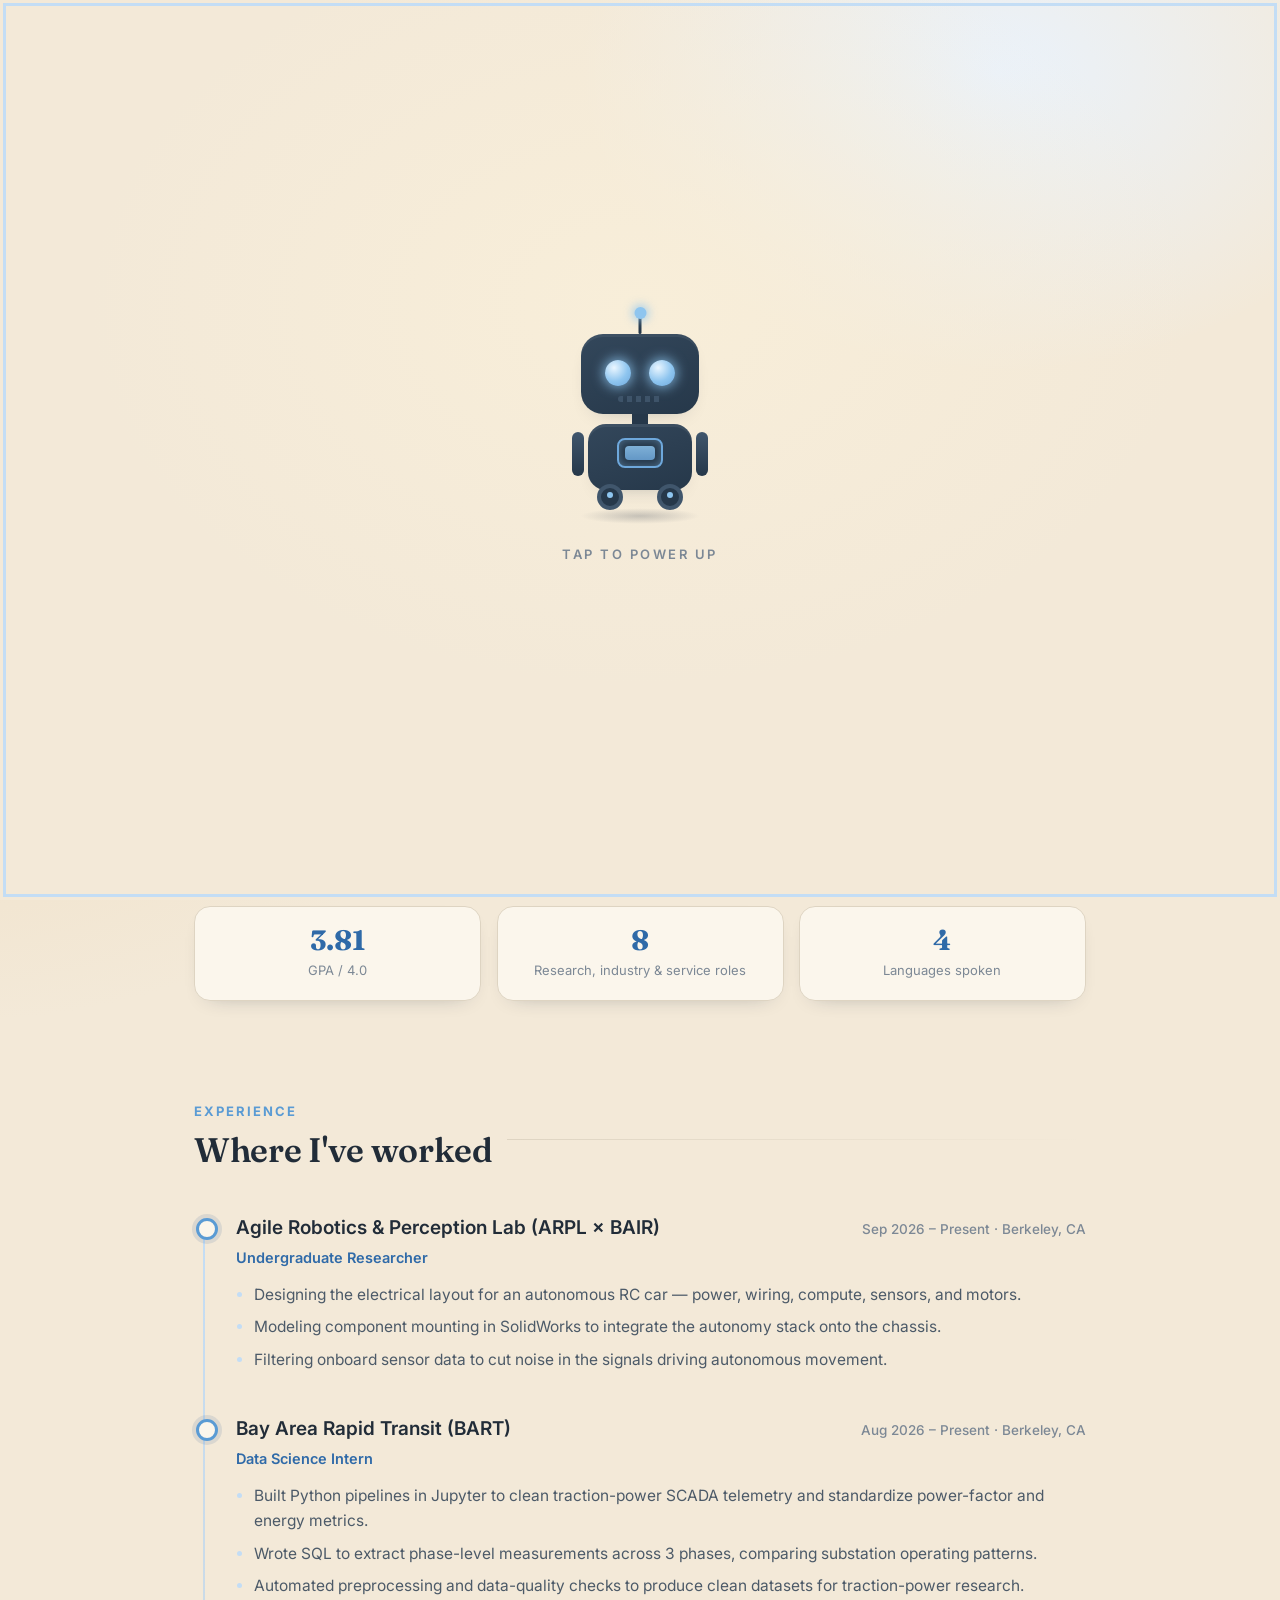
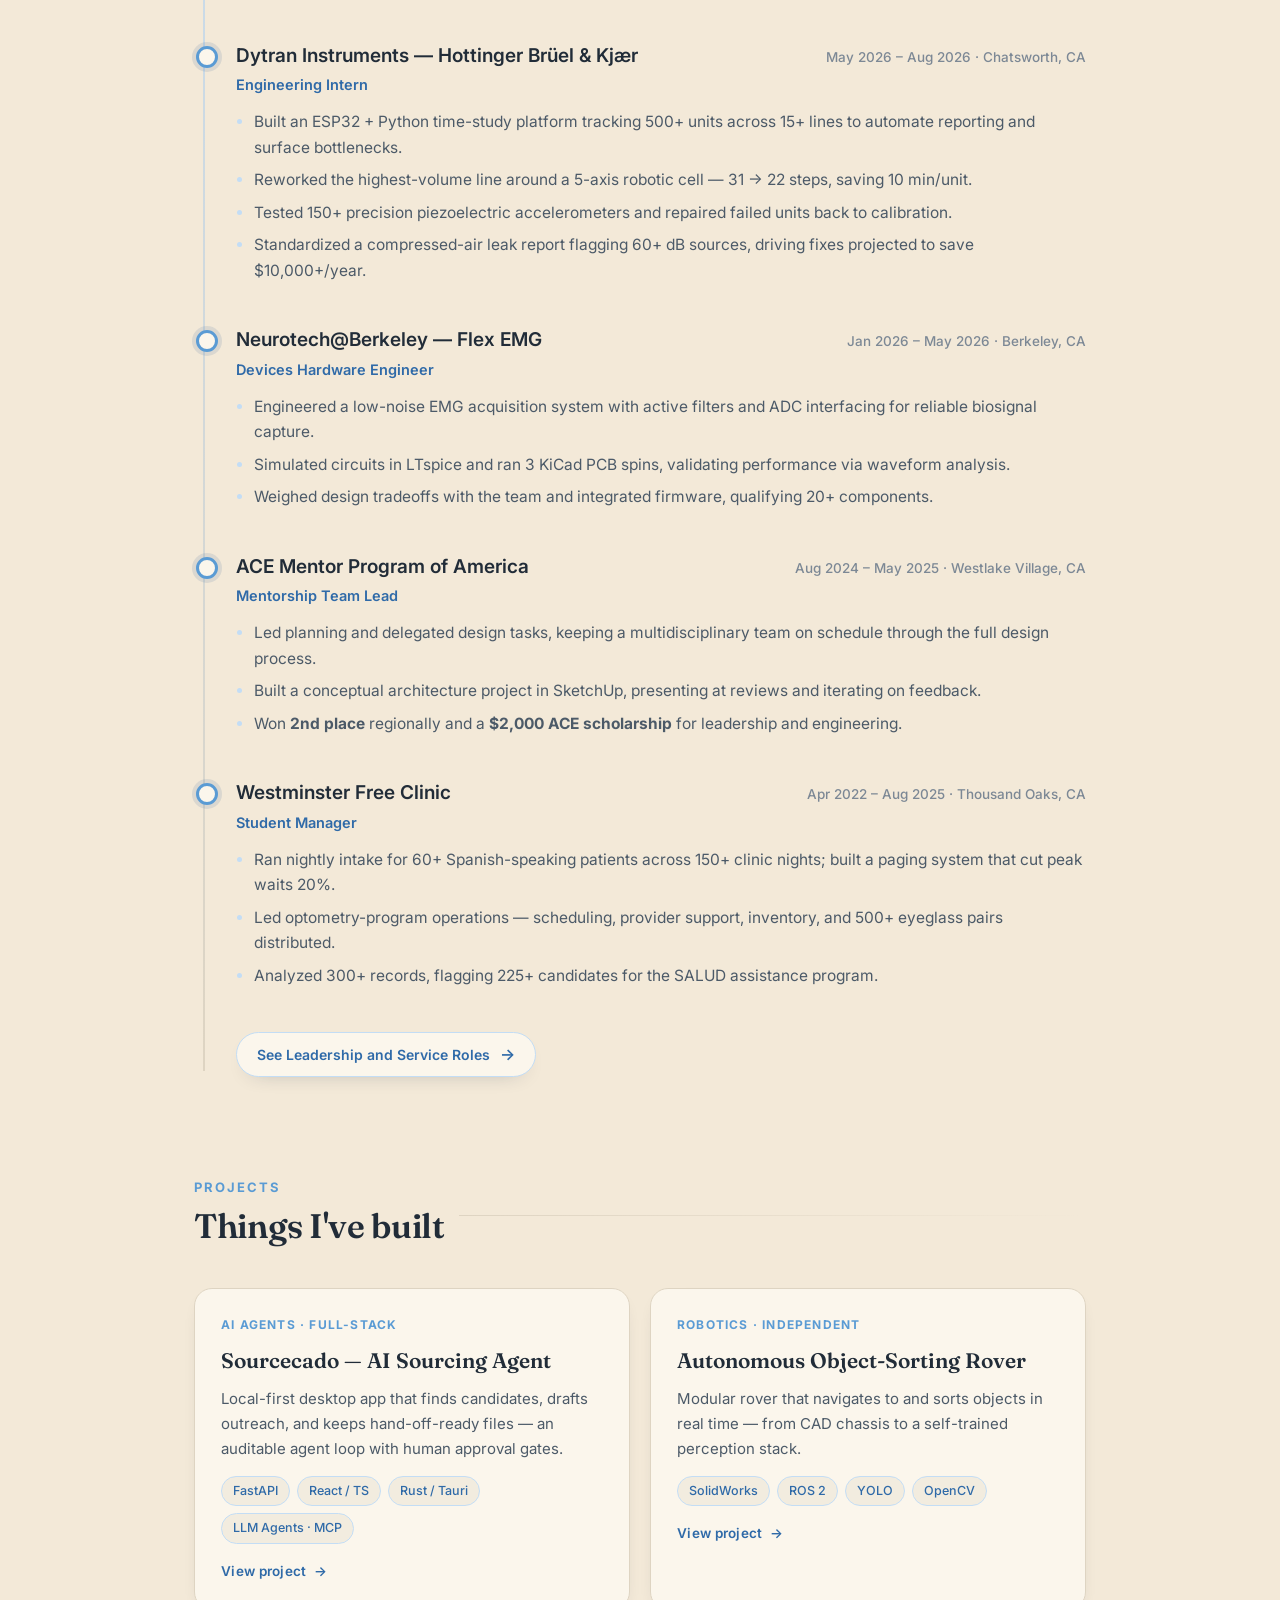
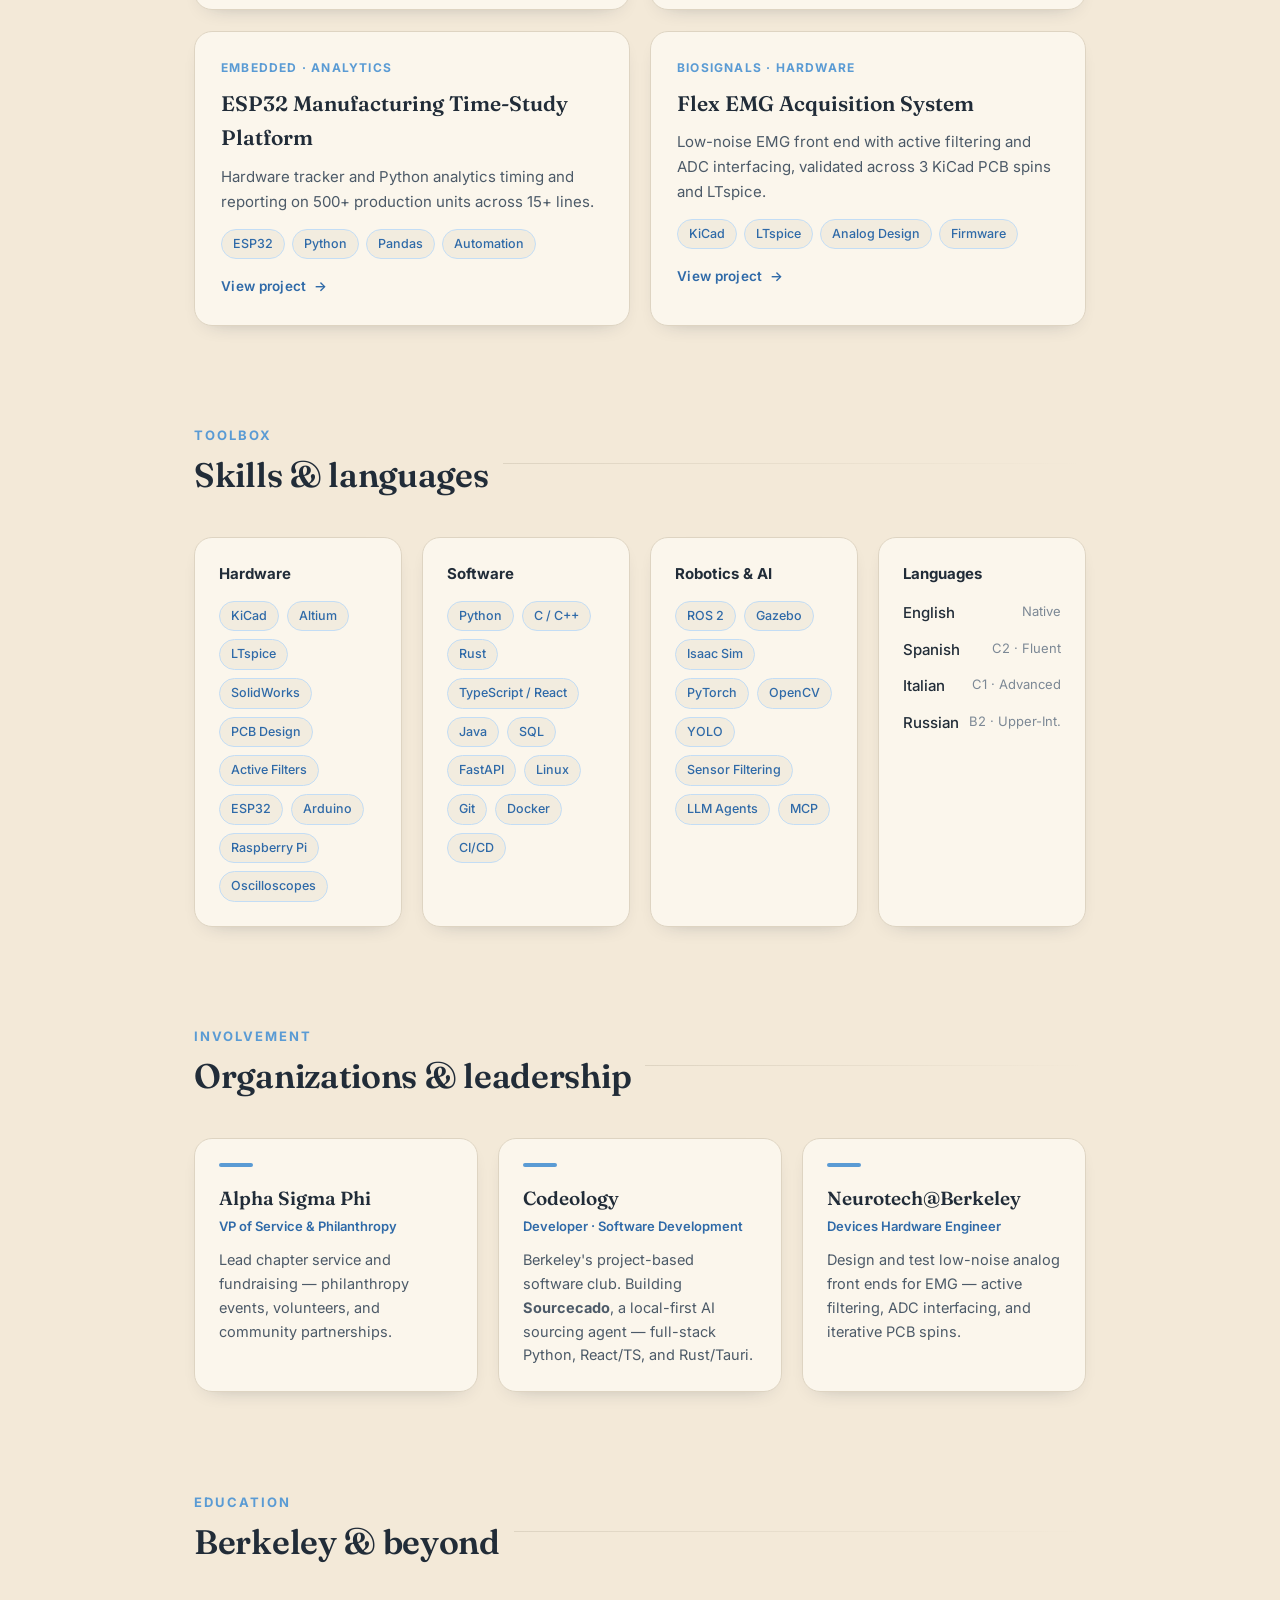
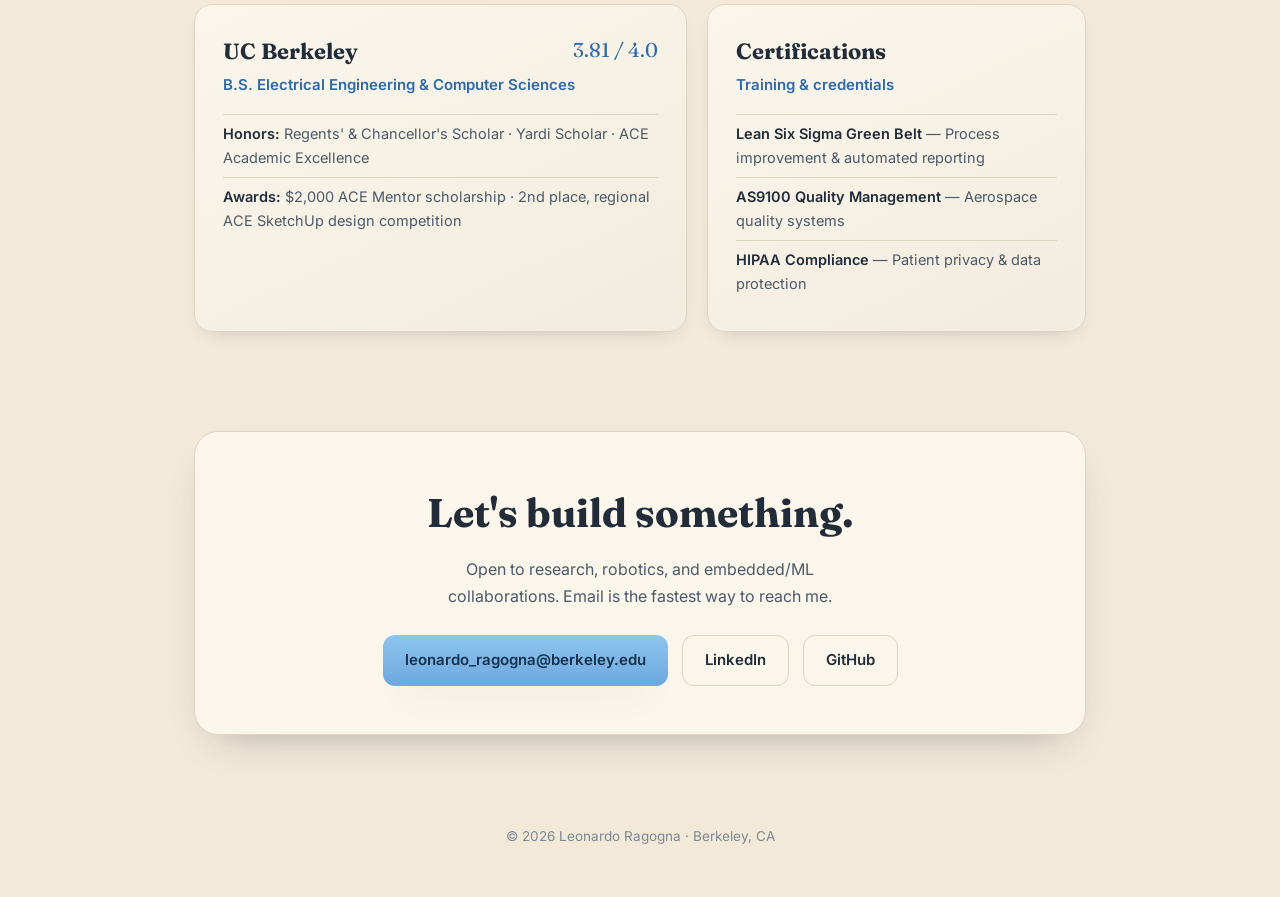
==== commit 49af924b: "Rename Student Researcher to Data Science Intern Co-Authored-By: Claude Opus 4.8 <noreply@anthropic." ====
--- a/index.html
+++ b/index.html
@@ -54,7 +54,7 @@
   <header>
     <div class="wrap hero">
       <div class="hero-text">
-        <div class="badge"><span class="dot"></span> Undergraduate Researcher @ ARPL × BAIR</div>
+        <a class="badge" href="https://arplaboratory.github.io/" target="_blank" rel="noopener"><span class="dot"></span> Undergraduate Researcher @ ARPL × BAIR</a>
         <h1>Leonardo Ragogna</h1>
         <p class="tagline">
           EECS student at UC&nbsp;Berkeley building at the intersection of
@@ -72,10 +72,8 @@
           <a class="btn btn-ghost" href="mailto:leonardo_ragogna@berkeley.edu">Get in touch</a>
         </div>
       </div>
-      <div class="portrait">
-        <img src="assets/leonardo.png" alt="Leonardo Ragogna"
-             onerror="this.style.display='none';this.nextElementSibling.style.display='flex';" />
-        <div class="fallback" style="display:none;">LR</div>
+      <div class="hero-photo" data-tilt>
+        <img src="pics/headshot.png" alt="Leonardo Ragogna" width="1024" height="980" />
       </div>
     </div>
   </header>
@@ -137,7 +135,7 @@
             <h3>Bay Area Rapid Transit (BART)</h3>
             <div class="when">Aug 2026 – Present · Berkeley, CA</div>
           </div>
-          <div class="role">Student Researcher</div>
+          <div class="role">Data Science Intern</div>
           <ul>
             <li>Built Python pipelines in Jupyter to clean traction-power SCADA telemetry and standardize power-factor and energy metrics.</li>
             <li>Wrote SQL to extract phase-level measurements across 3 phases, comparing substation operating patterns.</li>
--- a/css/styles.css
+++ b/css/styles.css
@@ -86,6 +86,27 @@
   .hero { grid-template-columns: 1fr; gap: 32px; text-align: center; }
 }
 
+.hero-photo {
+  justify-self: center;
+  width: clamp(180px, 24vw, 255px);
+  aspect-ratio: 1;
+  border-radius: 50%;
+  padding: 0;
+  background: none;
+  border: none;
+  box-shadow: var(--shadow);
+}
+.hero-photo img {
+  width: 100%;
+  height: 100%;
+  object-fit: cover;
+  border-radius: 50%;
+  display: block;
+}
+@media (max-width: 720px) {
+  .hero-photo { order: -1; }
+}
+
 .badge {
   display: inline-flex;
   align-items: center;
@@ -100,6 +121,8 @@
   border-radius: 999px;
   box-shadow: var(--shadow-sm);
 }
+.badge { text-decoration: none; transition: border-color .2s ease, box-shadow .2s ease, transform .2s ease; }
+a.badge:hover { color: var(--accent-deep); border-color: var(--accent); box-shadow: var(--shadow-sm), 0 0 0 3px rgba(90,155,212,0.12); transform: translateY(-1px); }
 .badge .dot {
   width: 8px; height: 8px; border-radius: 50%;
   background: var(--accent);
@@ -183,16 +206,24 @@
   filter: blur(2px);
   opacity: .9;
 }
-.portrait img,
+.portrait-frame,
 .portrait .fallback {
   position: relative;
   width: 230px;
   height: 230px;
   border-radius: 50%;
-  object-fit: cover;
-  object-position: center 22%;
+  overflow: hidden;
   border: 5px solid var(--surface);
   box-shadow: var(--shadow);
+  display: block;
+}
+.portrait-frame img {
+  width: 100%;
+  height: 100%;
+  object-fit: cover;
+  object-position: center top;
+  transform: scale(1.32);
+  transform-origin: center 18%;
   display: block;
 }
 .portrait .fallback {
